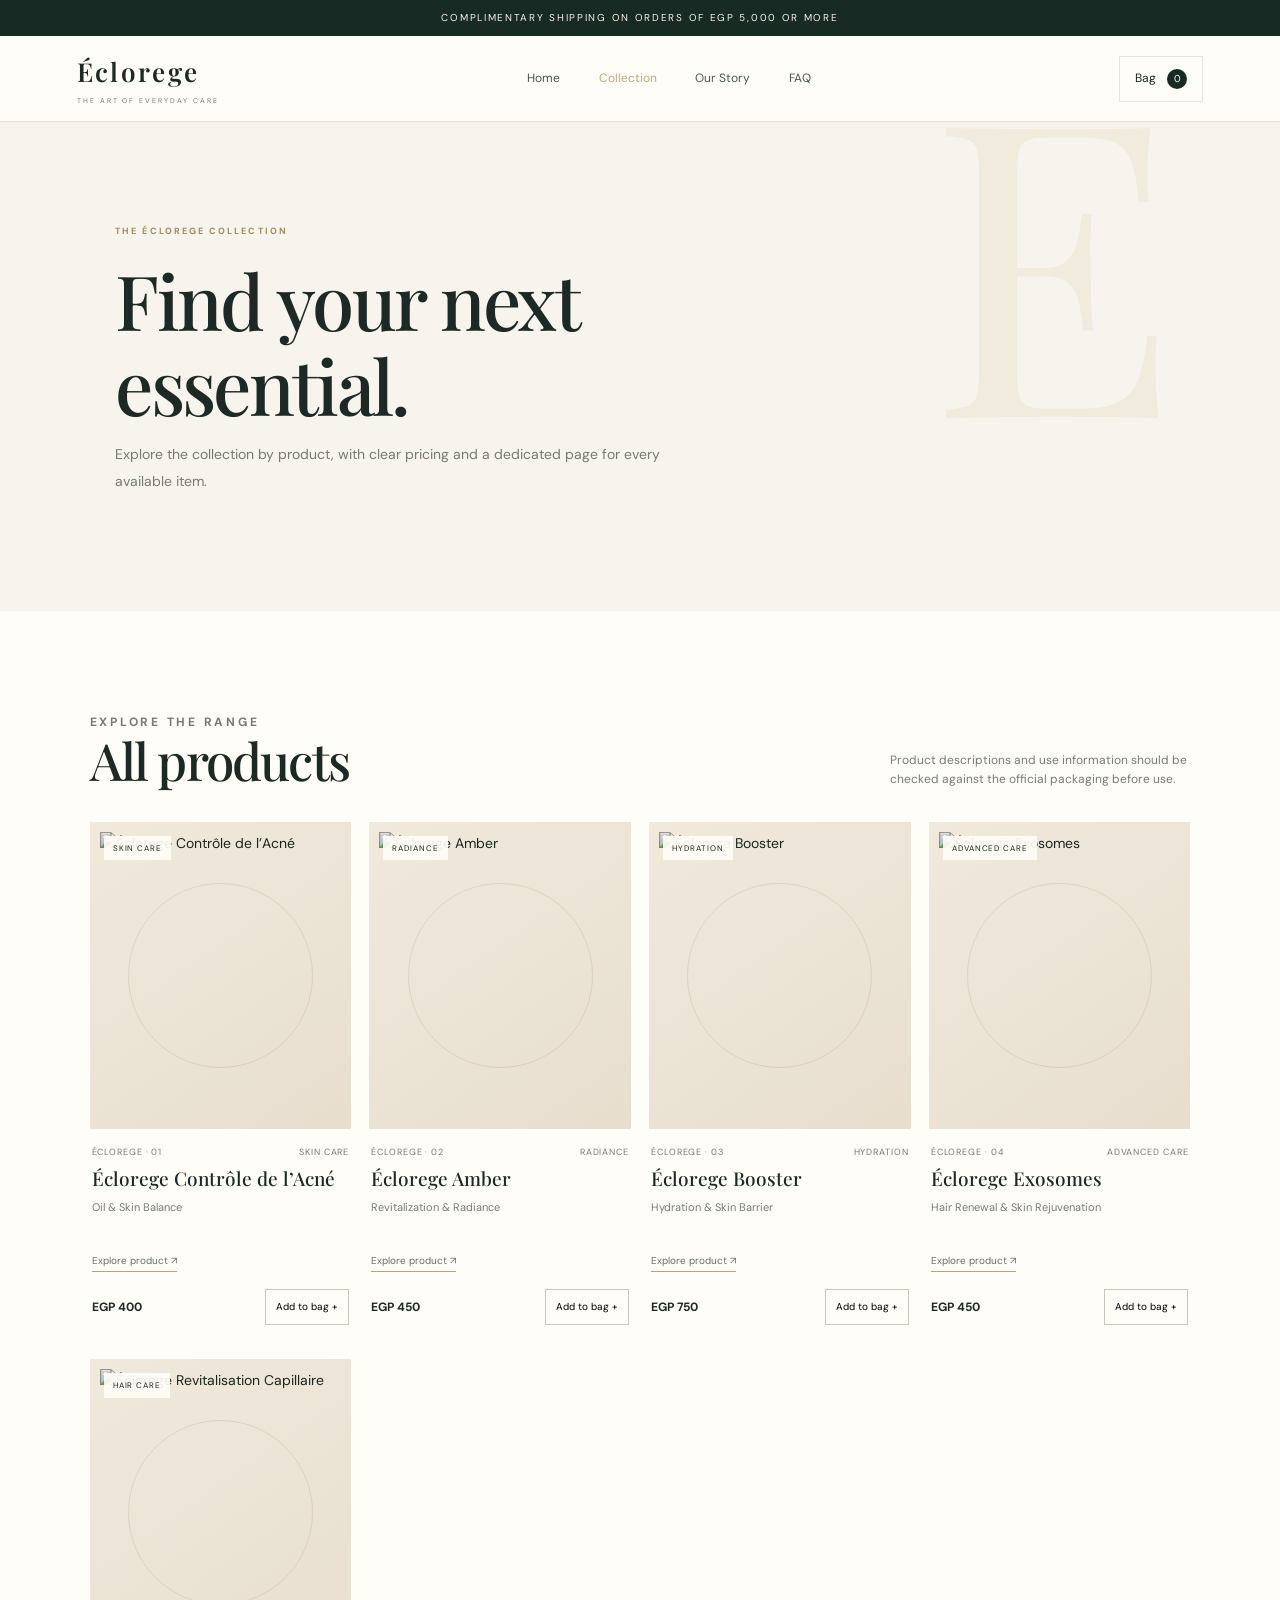
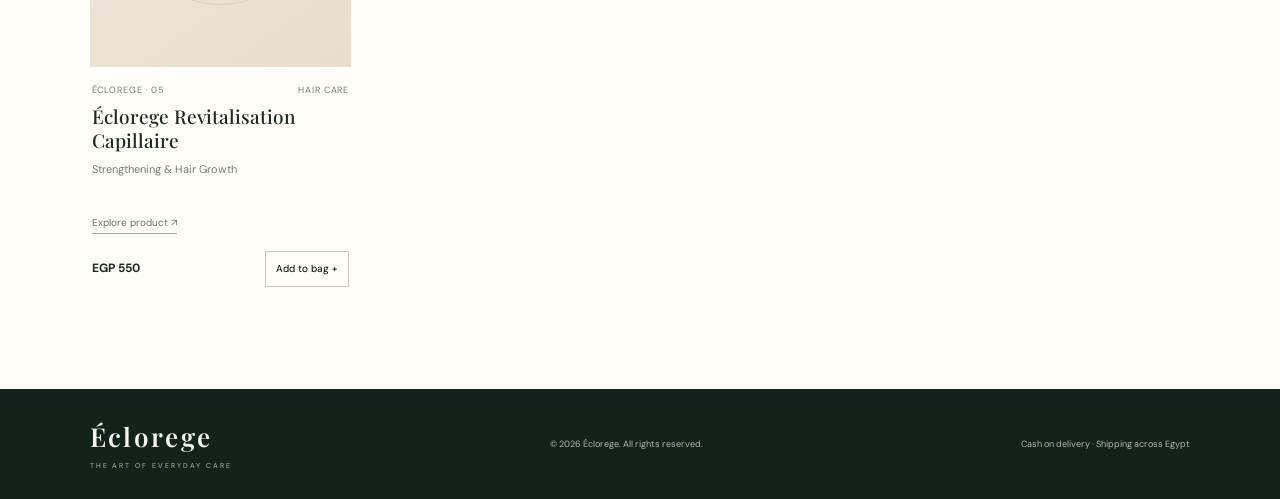
==== collection.html @ f99d86ed "Add files via upload" ====
<!doctype html><html lang="en"><head><meta charset="utf-8"><meta name="viewport" content="width=device-width, initial-scale=1"><title>The Collection — Éclorege</title><link rel="stylesheet" href="styles.css"></head><body><div class="announcement">Complimentary shipping on orders of EGP 5,000 or more</div><header class="site-header"><button class="menu-toggle" id="menuToggle">☰</button><a class="wordmark" href="index.html"><span class="wordmark-main">Éclorege</span><span class="wordmark-sub">THE ART OF EVERYDAY CARE</span></a><nav class="main-nav" id="mainNav"><a href="index.html">Home</a><a class="active" href="collection.html">Collection</a><a href="story.html">Our Story</a><a href="faq.html">FAQ</a></nav><div class="header-actions"><button class="cart-trigger" id="openCart">Bag <span id="cartCount">0</span></button></div></header><main><section class="page-hero"><div class="page-heading"><p class="eyebrow">The Éclorege collection</p><h1>Find your next essential.</h1><p>Explore the collection by product, with clear pricing and a dedicated page for every available item.</p></div></section><section class="section-wrap"><div class="section-top"><div><p class="eyebrow">Explore the range</p><h2>All products</h2></div><p>Product descriptions and use information should be checked against the official packaging before use.</p></div><div class="product-grid" id="productGrid"></div></section></main><footer><a class="wordmark" href="index.html"><span class="wordmark-main">Éclorege</span><span class="wordmark-sub">THE ART OF EVERYDAY CARE</span></a><p>© <span id="year"></span> Éclorege. All rights reserved.</p><p>Cash on delivery · Shipping across Egypt</p></footer>
<div class="overlay" id="overlay"></div><aside class="cart-drawer" id="cartDrawer" aria-hidden="true"><div class="drawer-head"><div><p class="eyebrow">Your selection</p><h2>Shopping bag <span id="drawerCount">(0)</span></h2></div><button class="close-button" id="closeCart">×</button></div><div class="cart-items" id="cartItems"></div><div class="cart-summary"><div><span>Subtotal</span><b id="subtotal">EGP 0</b></div><div><span>Shipping</span><b id="shippingCost">—</b></div><div class="summary-total"><span>Total</span><b id="total">EGP 0</b></div><p class="shipping-hint" id="shippingHint"></p><button class="button full-width" id="checkoutButton">Continue to checkout ↗</button><p class="secure-note">Cash on Delivery</p></div></aside><div class="checkout-modal" id="checkoutModal" role="dialog" aria-modal="true"><div class="checkout-head"><div><p class="eyebrow">Cash on delivery</p><h2 id="checkoutTitle">Delivery details</h2></div><button class="close-button" id="closeCheckout">×</button></div><form id="checkoutForm"><label>Full name<input name="name" required></label><div class="form-row"><label>Phone number<input name="phone" type="tel" required></label><label>Email <span>(optional)</span><input name="email" type="email"></label></div><label>Delivery area<select name="region" id="region" required><option value="">Choose your area</option><option value="greater-cairo">Greater Cairo</option><option value="outside">Outside Greater Cairo</option></select></label><label>Full delivery address<textarea name="address" required rows="3"></textarea></label><label>Order notes <span>(optional)</span><textarea name="notes" rows="2"></textarea></label><label style="position:absolute;left:-9999px" aria-hidden="true">Website<input name="website" tabindex="-1"></label><label style="display:flex;gap:8px;font-weight:400"><input type="checkbox" name="privacyConsent" value="yes" required style="width:auto">I agree to order data processing.</label><div class="checkout-total"><span>Total including shipping</span><b id="checkoutTotal">EGP 0</b></div><button class="button full-width" type="submit">Place order ↗</button><p class="form-note">The store order endpoint must be configured before accepting live orders.</p></form></div><div class="toast" id="toast"></div><script src="app.js"></script></body></html>
---- styles.css ----
@import url('https://fonts.googleapis.com/css2?family=DM+Sans:wght@400;500;600;700&family=Playfair+Display:ital,wght@0,500;0,600;0,700;1,500;1,600&display=swap');
:root{--forest:#172a23;--forest2:#233a30;--cream:#f7f4ed;--paper:#fffdf8;--sand:#e9e0d0;--gold:#bda878;--ink:#1d2924;--muted:#747b72;--line:#e8e3d9;--serif:'Playfair Display',Georgia,serif;--sans:'DM Sans',Arial,sans-serif;--ease:cubic-bezier(.22,.75,.25,1)}
*{box-sizing:border-box}html{scroll-behavior:smooth}body{margin:0;background:var(--paper);color:var(--ink);font-family:var(--sans);font-size:14px;line-height:1.6;-webkit-font-smoothing:antialiased}body.no-scroll{overflow:hidden}a{color:inherit;text-decoration:none}button,input,select,textarea{font:inherit}button{cursor:pointer}.announcement{background:var(--forest);color:#f8f4e9;text-align:center;font-size:10px;letter-spacing:.17em;text-transform:uppercase;padding:10px 16px}.site-header{height:86px;padding:0 clamp(20px,6vw,96px);display:flex;align-items:center;justify-content:space-between;background:rgba(255,253,248,.96);border-bottom:1px solid var(--line);position:sticky;top:0;z-index:30;backdrop-filter:blur(14px)}.wordmark{display:inline-flex;flex-direction:column;line-height:1}.wordmark-main{font:600 26px var(--serif);letter-spacing:.09em}.wordmark-sub{font-size:7px;letter-spacing:.28em;margin-top:8px;color:var(--muted)}.main-nav{display:flex;gap:clamp(20px,3vw,44px);align-items:center}.main-nav a{font-size:12px;color:#4b554f;transition:color .25s}.main-nav a:hover,.main-nav a.active{color:var(--gold)}.header-actions{display:flex;gap:10px;align-items:center}.cart-trigger,.menu-toggle{border:1px solid var(--line);background:transparent;padding:12px 15px;color:var(--forest);font-size:12px}.cart-trigger span{display:inline-grid;place-items:center;margin-left:8px;width:20px;height:20px;border-radius:50%;background:var(--forest);color:white;font-size:10px}.menu-toggle{display:none}.hero{display:grid;grid-template-columns:1fr 1fr;min-height:min(650px,72vw);background:var(--cream);overflow:hidden}.hero-copy{padding:clamp(48px,8vw,120px) clamp(28px,7vw,108px);display:flex;flex-direction:column;align-items:flex-start;justify-content:center;position:relative;z-index:2}.eyebrow{font-size:9px;letter-spacing:.23em;text-transform:uppercase;color:#a18b5e;font-weight:700;margin:0 0 18px}.hero h1{font:500 clamp(42px,5.3vw,78px)/1.06 var(--serif);letter-spacing:-.04em;margin:0;max-width:610px}.hero h1 em{color:#687c6c;font-weight:500}.hero-description{font-size:14px;line-height:1.9;color:var(--muted);max-width:390px;margin:24px 0 30px}.button{display:inline-flex;align-items:center;justify-content:center;gap:22px;padding:15px 22px;background:var(--forest);color:#fffdf8;border:1px solid var(--forest);font-size:11px;letter-spacing:.04em;transition:background .3s,transform .3s,border-color .3s}.button:hover{background:var(--forest2);transform:translateY(-2px)}.button-outline{background:transparent;color:var(--forest)}.button-outline:hover{color:white}.hero-note{margin-top:30px;display:flex;align-items:center;gap:12px;color:var(--muted);font-size:10px}.hero-note:before{content:'';width:36px;height:1px;background:var(--gold)}.hero-art{min-height:480px;background:radial-gradient(ellipse at 50% 45%,#f8f0df 0,#e9deca 52%,#d9cbb2 100%);position:relative;display:grid;place-items:center;isolation:isolate}.hero-art:before{content:'';position:absolute;width:min(70%,480px);aspect-ratio:1;border:1px solid rgba(132,113,77,.24);border-radius:50%;animation:slowSpin 45s linear infinite}.hero-art:after{content:'';position:absolute;inset:9% 13%;border:1px solid rgba(255,255,255,.5);border-radius:48% 52% 40% 60%;transform:rotate(-22deg)}.hero-image{width:73%;height:80%;object-fit:contain;position:relative;z-index:2;mix-blend-mode:multiply;filter:drop-shadow(0 26px 25px rgba(41,37,25,.16));animation:floatIn 1.1s var(--ease) both}.hero-caption{position:absolute;bottom:30px;z-index:3;font-size:8px;letter-spacing:.25em;color:#83775f}.trust-strip{display:grid;grid-template-columns:repeat(4,1fr);border-bottom:1px solid var(--line);padding:22px clamp(20px,7vw,100px);gap:16px}.trust-item{display:flex;align-items:center;justify-content:center;gap:12px;border-right:1px solid var(--line)}.trust-item:last-child{border:0}.trust-symbol{font:20px var(--serif);color:var(--gold)}.trust-item b,.trust-item small{display:block}.trust-item b{font-size:11px;font-weight:600}.trust-item small{font-size:9px;color:var(--muted);margin-top:3px}.section-wrap{padding:clamp(56px,8vw,108px) clamp(22px,7vw,100px)}.section-top{display:flex;align-items:end;justify-content:space-between;gap:24px;margin-bottom:32px}.section-top h2,.page-heading h1{font:500 clamp(34px,4vw,54px)/1.12 var(--serif);letter-spacing:-.035em;margin:0}.section-top p{max-width:300px;color:var(--muted);font-size:12px;margin:0}.product-grid{display:grid;grid-template-columns:repeat(4,minmax(0,1fr));gap:34px 18px}.product-card{min-width:0;animation:rise .75s var(--ease) both}.product-card:nth-child(2){animation-delay:.08s}.product-card:nth-child(3){animation-delay:.16s}.product-card:nth-child(4){animation-delay:.24s}.product-visual{position:relative;aspect-ratio:4/4.7;background:linear-gradient(145deg,#f0e9dc,#e6ddcd);overflow:hidden;display:flex;align-items:center;justify-content:center}.product-visual:after{content:'';position:absolute;width:70%;aspect-ratio:1;border:1px solid rgba(155,134,94,.2);border-radius:50%;pointer-events:none}.product-image{width:100%;height:100%;object-fit:cover;transition:transform .7s var(--ease),filter .7s}.product-card:hover .product-image{transform:scale(1.045);filter:saturate(1.04)}.product-tag{position:absolute;z-index:2;top:14px;left:14px;background:rgba(255,253,248,.92);padding:6px 9px;font-size:8px;letter-spacing:.12em;text-transform:uppercase}.product-info{padding:16px 2px 0}.product-meta{display:flex;justify-content:space-between;gap:8px;color:var(--muted);font-size:9px;text-transform:uppercase;letter-spacing:.1em}.product-info h3{font:500 19px/1.25 var(--serif);margin:8px 0 7px}.product-info p{color:var(--muted);font-size:11px;line-height:1.7;min-height:38px;margin:0 0 12px}.product-bottom{display:flex;align-items:center;justify-content:space-between;gap:8px;margin-top:17px}.price{font-size:12px;font-weight:700}.add-button{border:1px solid #c9c6bb;background:transparent;padding:9px 10px;font-size:10px;transition:.25s}.add-button:hover{background:var(--forest);color:white;border-color:var(--forest)}.details-link{display:inline-block;border-bottom:1px solid #b5a37b;padding-bottom:2px;font-size:10px;color:#686f66}.editorial{background:var(--forest);color:var(--cream);padding:clamp(55px,8vw,105px) clamp(25px,12vw,180px);display:grid;grid-template-columns:.5fr 1.5fr;align-items:center;gap:7vw}.editorial-mark{font:clamp(80px,12vw,150px) var(--serif);color:var(--gold);line-height:1}.editorial h2{font:500 clamp(30px,4vw,52px)/1.2 var(--serif);margin:0 0 20px}.editorial h2 em{color:#c8b58c}.editorial p:not(.eyebrow){font-size:12px;color:#c5c9c0;max-width:550px;line-height:1.9}.shipping-panel{background:var(--cream);padding:clamp(45px,7vw,88px) clamp(25px,10vw,150px);display:grid;grid-template-columns:1fr 1.2fr;gap:8vw;align-items:center}.shipping-panel h2{font:500 clamp(30px,4vw,48px)/1.2 var(--serif);margin:0}.shipping-rates>div{display:flex;justify-content:space-between;gap:20px;padding:17px 0;border-bottom:1px solid #ded8cc;font-size:12px}.shipping-rates>div:last-child{border:0}.shipping-rates b{font-weight:600}.free-shipping{color:#687c6c}.faq-list{max-width:760px;margin:32px auto 0}.faq-list details{border-bottom:1px solid var(--line);padding:20px 0}.faq-list summary{cursor:pointer;list-style:none;font-size:13px;display:flex;justify-content:space-between;gap:20px}.faq-list summary:after{content:'+';font-size:20px;color:var(--gold);line-height:1}.faq-list details[open] summary:after{content:'−'}.faq-list details p{font-size:12px;color:var(--muted);line-height:1.8;max-width:650px;margin:14px 0 0}.page-hero{background:var(--cream);padding:clamp(55px,8vw,110px) clamp(24px,9vw,135px);position:relative;overflow:hidden}.page-hero:after{content:'É';position:absolute;right:8%;top:-30%;font:clamp(200px,32vw,420px) var(--serif);color:rgba(189,168,120,.13);pointer-events:none}.page-heading{position:relative;z-index:1;max-width:760px}.page-heading h1{font-size:clamp(44px,6vw,76px)}.page-heading>p:last-child{max-width:550px;color:var(--muted);font-size:14px;line-height:1.9}.story-content{display:grid;grid-template-columns:1fr 1fr;gap:8vw;align-items:center}.story-panel{min-height:440px;background:linear-gradient(135deg,#e9dfcc,#d9c9ad);display:grid;place-items:center;position:relative;overflow:hidden}.story-panel:before{content:'É';font:clamp(160px,24vw,300px) var(--serif);color:rgba(23,42,35,.8)}.story-content h2{font:500 clamp(30px,4vw,48px)/1.2 var(--serif);margin:0 0 20px}.story-content p{color:var(--muted);line-height:1.9;font-size:13px}.product-detail{display:grid;grid-template-columns:1fr 1fr;gap:clamp(28px,7vw,100px);align-items:start;padding:clamp(35px,6vw,85px) clamp(22px,8vw,115px)}.detail-image-wrap{position:sticky;top:115px;background:var(--cream);aspect-ratio:4/5;display:grid;place-items:center;overflow:hidden}.detail-image-wrap img{width:100%;height:100%;object-fit:cover;transition:transform .8s}.detail-image-wrap:hover img{transform:scale(1.035)}.detail-copy{padding:25px 0}.breadcrumbs{font-size:10px;color:var(--muted);margin-bottom:26px}.detail-copy h1{font:500 clamp(38px,4vw,58px)/1.1 var(--serif);margin:0 0 12px;letter-spacing:-.03em}.detail-subtitle{color:#71806f;font-size:12px;letter-spacing:.08em;text-transform:uppercase}.detail-price{font-size:18px;font-weight:700;margin:26px 0}.detail-description{color:var(--muted);font-size:13px;line-height:1.9;padding:20px 0;border-top:1px solid var(--line);border-bottom:1px solid var(--line)}.detail-actions{display:flex;gap:12px;margin-top:25px;flex-wrap:wrap}.detail-note{font-size:10px;color:var(--muted);margin-top:20px;line-height:1.8}.overlay{position:fixed;inset:0;background:rgba(11,20,16,.45);z-index:50;opacity:0;visibility:hidden;transition:.3s}.overlay.visible{opacity:1;visibility:visible}.cart-drawer{position:fixed;right:0;top:0;bottom:0;width:min(450px,100%);background:var(--paper);z-index:60;transform:translateX(105%);transition:transform .45s var(--ease);display:flex;flex-direction:column;padding:28px}.cart-drawer.open{transform:translateX(0)}.drawer-head,.checkout-head{display:flex;justify-content:space-between;align-items:flex-start;gap:20px;border-bottom:1px solid var(--line);padding-bottom:20px}.drawer-head h2,.checkout-head h2{font:500 28px var(--serif);margin:0}.close-button{border:1px solid var(--line);background:transparent;font-size:24px;width:38px;height:38px}.cart-items{overflow:auto;flex:1;padding:12px 0}.cart-item{display:grid;grid-template-columns:62px 1fr auto;gap:14px;padding:18px 0;border-bottom:1px solid var(--line)}.mini-visual{background:var(--cream);display:grid;place-items:center;font:25px var(--serif);color:var(--gold)}.cart-item h4{margin:0;font:500 16px var(--serif)}.cart-item p{margin:4px 0;font-size:11px;color:var(--muted)}.quantity{display:flex;gap:12px;align-items:center;margin-top:8px}.quantity button{border:1px solid var(--line);background:transparent;width:24px;height:24px}.remove-item{border:0;background:transparent;color:var(--muted);font-size:10px}.empty-cart{padding:40px 10px;text-align:center;color:var(--muted);font-size:13px}.cart-summary{border-top:1px solid var(--line);padding-top:18px}.cart-summary>div{display:flex;justify-content:space-between;padding:8px 0;font-size:12px}.cart-summary .summary-total{font-size:15px;border-top:1px solid var(--line);margin-top:8px;padding-top:15px}.shipping-hint,.secure-note{font-size:10px;color:var(--muted)}.full-width{width:100%;margin-top:12px}.checkout-modal{position:fixed;z-index:70;top:50%;left:50%;width:min(620px,calc(100% - 28px));max-height:90vh;overflow:auto;background:var(--paper);padding:28px;transform:translate(-50%,-46%) scale(.98);opacity:0;visibility:hidden;transition:.3s}.checkout-modal.open{opacity:1;visibility:visible;transform:translate(-50%,-50%) scale(1)}.checkout-modal form{padding-top:20px}.checkout-modal label{display:block;font-size:11px;font-weight:600;margin-bottom:14px}.checkout-modal label span{color:var(--muted);font-weight:400}.checkout-modal input,.checkout-modal select,.checkout-modal textarea{width:100%;margin-top:7px;padding:12px;border:1px solid #ddd8cd;background:white;outline:none;font-size:12px}.checkout-modal input:focus,.checkout-modal select:focus,.checkout-modal textarea:focus{border-color:var(--gold)}.form-row{display:grid;grid-template-columns:1fr 1fr;gap:14px}.checkout-total{display:flex;justify-content:space-between;border-top:1px solid var(--line);padding-top:16px;font-size:13px}.form-note{font-size:10px;color:var(--muted);line-height:1.7}.toast{position:fixed;z-index:100;bottom:22px;left:50%;transform:translate(-50%,20px);opacity:0;visibility:hidden;background:var(--forest);color:white;padding:13px 20px;font-size:12px;max-width:calc(100% - 30px);transition:.3s}.toast.show{transform:translate(-50%,0);opacity:1;visibility:visible}footer{background:#12231c;color:#f7f4ed;padding:30px clamp(22px,7vw,100px);display:flex;justify-content:space-between;align-items:center;gap:20px}footer .wordmark-sub{color:#b4b9af}footer p{font-size:9px;color:#b4b9af}.reveal{opacity:0;transform:translateY(22px);transition:opacity .8s var(--ease),transform .8s var(--ease)}.reveal.is-visible{opacity:1;transform:translateY(0)}@keyframes rise{from{opacity:0;transform:translateY(18px)}to{opacity:1;transform:translateY(0)}}@keyframes floatIn{from{opacity:0;transform:translateY(18px) scale(.97)}to{opacity:1;transform:translateY(0) scale(1)}}@keyframes slowSpin{to{transform:rotate(360deg)}}@media(prefers-reduced-motion:reduce){*,*:before,*:after{animation-duration:.01ms!important;animation-iteration-count:1!important;scroll-behavior:auto!important;transition-duration:.01ms!important}.reveal{opacity:1;transform:none}}@media(max-width:1000px){.product-grid{grid-template-columns:repeat(3,minmax(0,1fr))}.hero{min-height:520px}.hero-copy{padding:50px 6vw}.hero-art{min-height:440px}.trust-strip{padding-inline:24px}.trust-item{justify-content:flex-start}.trust-item b{font-size:10px}}@media(max-width:700px){.site-header{height:72px;padding:0 18px}.wordmark-main{font-size:22px}.wordmark-sub{font-size:6px}.menu-toggle{display:block;padding:10px 12px}.main-nav{position:absolute;left:0;right:0;top:71px;display:none;flex-direction:column;align-items:stretch;gap:0;padding:8px 22px 18px;background:var(--paper);border-bottom:1px solid var(--line)}.main-nav.open{display:flex}.main-nav a{padding:13px 0;border-bottom:1px solid var(--line)}.header-actions{gap:7px}.cart-trigger{padding:10px 11px}.hero{grid-template-columns:1fr}.hero-copy{padding:55px 24px 45px}.hero h1{font-size:clamp(42px,12vw,64px)}.hero-description{font-size:13px}.hero-art{min-height:340px}.hero-image{width:74%;height:80%}.trust-strip{grid-template-columns:1fr 1fr;gap:0;padding:14px 18px}.trust-item{padding:14px 4px;border-right:0;border-bottom:1px solid var(--line);justify-content:flex-start}.trust-item:nth-child(odd){border-right:1px solid var(--line)}.trust-item:nth-child(n+3){border-bottom:0}.section-wrap{padding:55px 20px}.section-top{display:block}.section-top p{margin-top:14px}.product-grid{grid-template-columns:repeat(2,minmax(0,1fr));gap:27px 12px}.product-info h3{font-size:16px}.product-info p{font-size:10px}.product-bottom{align-items:flex-start;flex-direction:column}.add-button{width:100%}.editorial{grid-template-columns:1fr;gap:15px;padding:52px 25px}.editorial-mark{font-size:75px}.shipping-panel{grid-template-columns:1fr;gap:24px;padding:52px 25px}.page-hero{padding:60px 24px}.story-content{grid-template-columns:1fr;gap:30px}.story-panel{min-height:280px}.product-detail{grid-template-columns:1fr;padding:24px 20px 55px;gap:20px}.detail-image-wrap{position:relative;top:auto;aspect-ratio:4/4.4}.detail-copy{padding:5px 0}.detail-copy h1{font-size:42px}.form-row{grid-template-columns:1fr;gap:0}footer{flex-wrap:wrap;justify-content:space-between}footer p{width:100%;margin:0}.checkout-modal{padding:20px}.cart-drawer{padding:22px}}
/* Product-focused image treatment: actual bottle crops on a consistent editorial canvas. */
.product-visual{background:linear-gradient(145deg,#f0e9dc,#e7dece)}.product-image{object-fit:contain;padding:10px;mix-blend-mode:multiply}.detail-image-wrap{background:linear-gradient(145deg,#f0e9dc,#e7dece)}.detail-image-wrap img{object-fit:contain;padding:clamp(12px,3vw,32px);mix-blend-mode:multiply}.hero-image{object-fit:contain;mix-blend-mode:multiply}
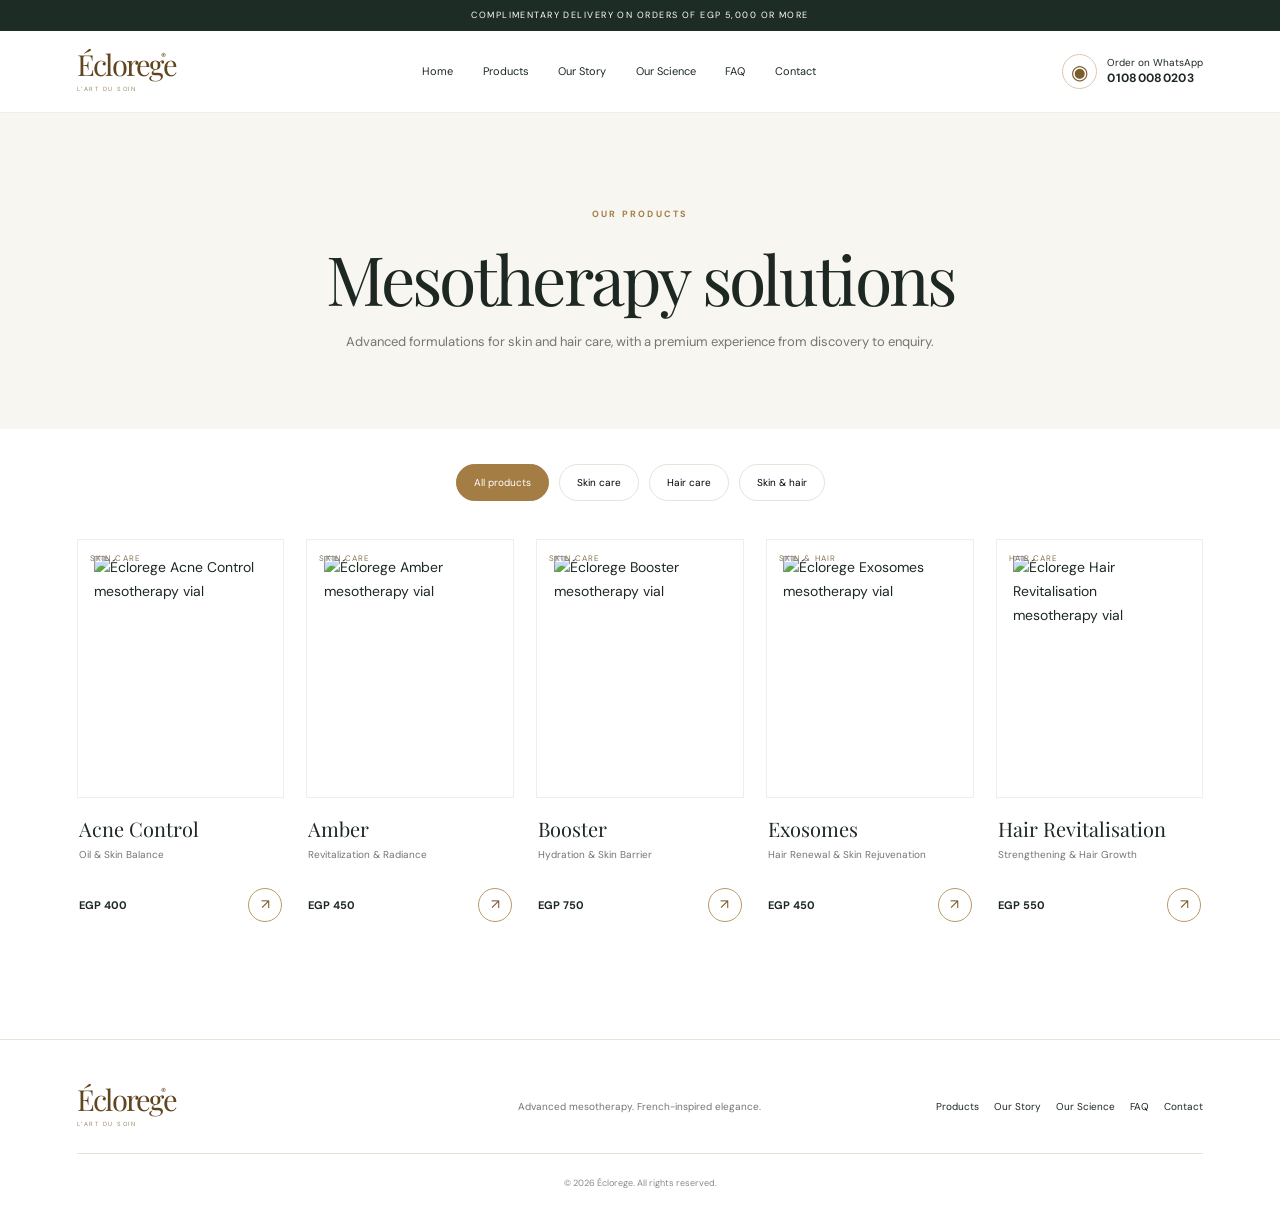
==== commit dc5cbe3a: "Add files via upload" ====
--- a/collection.html
+++ b/collection.html
@@ -1,2 +1,5 @@
-<!doctype html><html lang="en"><head><meta charset="utf-8"><meta name="viewport" content="width=device-width, initial-scale=1"><title>The Collection — Éclorege</title><link rel="stylesheet" href="styles.css"></head><body><div class="announcement">Complimentary shipping on orders of EGP 5,000 or more</div><header class="site-header"><button class="menu-toggle" id="menuToggle">☰</button><a class="wordmark" href="index.html"><span class="wordmark-main">Éclorege</span><span class="wordmark-sub">THE ART OF EVERYDAY CARE</span></a><nav class="main-nav" id="mainNav"><a href="index.html">Home</a><a class="active" href="collection.html">Collection</a><a href="story.html">Our Story</a><a href="faq.html">FAQ</a></nav><div class="header-actions"><button class="cart-trigger" id="openCart">Bag <span id="cartCount">0</span></button></div></header><main><section class="page-hero"><div class="page-heading"><p class="eyebrow">The Éclorege collection</p><h1>Find your next essential.</h1><p>Explore the collection by product, with clear pricing and a dedicated page for every available item.</p></div></section><section class="section-wrap"><div class="section-top"><div><p class="eyebrow">Explore the range</p><h2>All products</h2></div><p>Product descriptions and use information should be checked against the official packaging before use.</p></div><div class="product-grid" id="productGrid"></div></section></main><footer><a class="wordmark" href="index.html"><span class="wordmark-main">Éclorege</span><span class="wordmark-sub">THE ART OF EVERYDAY CARE</span></a><p>© <span id="year"></span> Éclorege. All rights reserved.</p><p>Cash on delivery · Shipping across Egypt</p></footer>
-<div class="overlay" id="overlay"></div><aside class="cart-drawer" id="cartDrawer" aria-hidden="true"><div class="drawer-head"><div><p class="eyebrow">Your selection</p><h2>Shopping bag <span id="drawerCount">(0)</span></h2></div><button class="close-button" id="closeCart">×</button></div><div class="cart-items" id="cartItems"></div><div class="cart-summary"><div><span>Subtotal</span><b id="subtotal">EGP 0</b></div><div><span>Shipping</span><b id="shippingCost">—</b></div><div class="summary-total"><span>Total</span><b id="total">EGP 0</b></div><p class="shipping-hint" id="shippingHint"></p><button class="button full-width" id="checkoutButton">Continue to checkout ↗</button><p class="secure-note">Cash on Delivery</p></div></aside><div class="checkout-modal" id="checkoutModal" role="dialog" aria-modal="true"><div class="checkout-head"><div><p class="eyebrow">Cash on delivery</p><h2 id="checkoutTitle">Delivery details</h2></div><button class="close-button" id="closeCheckout">×</button></div><form id="checkoutForm"><label>Full name<input name="name" required></label><div class="form-row"><label>Phone number<input name="phone" type="tel" required></label><label>Email <span>(optional)</span><input name="email" type="email"></label></div><label>Delivery area<select name="region" id="region" required><option value="">Choose your area</option><option value="greater-cairo">Greater Cairo</option><option value="outside">Outside Greater Cairo</option></select></label><label>Full delivery address<textarea name="address" required rows="3"></textarea></label><label>Order notes <span>(optional)</span><textarea name="notes" rows="2"></textarea></label><label style="position:absolute;left:-9999px" aria-hidden="true">Website<input name="website" tabindex="-1"></label><label style="display:flex;gap:8px;font-weight:400"><input type="checkbox" name="privacyConsent" value="yes" required style="width:auto">I agree to order data processing.</label><div class="checkout-total"><span>Total including shipping</span><b id="checkoutTotal">EGP 0</b></div><button class="button full-width" type="submit">Place order ↗</button><p class="form-note">The store order endpoint must be configured before accepting live orders.</p></form></div><div class="toast" id="toast"></div><script src="app.js"></script></body></html>
+<!doctype html><html lang="en"><head><meta charset="utf-8"><meta name="viewport" content="width=device-width,initial-scale=1"><title>Products | Éclorege</title><link rel="stylesheet" href="styles.css"></head><body><div class="announcement">Complimentary delivery on orders of EGP 5,000 or more</div><header class="site-header"><a class="wordmark" href="index.html" aria-label="Éclorege home">Éclorege<span>®</span><small>L’ART DU SOIN</small></a><button class="menu-toggle" aria-label="Open navigation" aria-expanded="false">☰</button><nav class="main-nav"><a href="index.html">Home</a><a href="collection.html">Products</a><a href="story.html">Our Story</a><a href="science.html">Our Science</a><a href="faq.html">FAQ</a><a href="contact.html">Contact</a></nav><a class="header-whatsapp" target="_blank" rel="noopener" href="https://wa.me/201080080203?text=Bonjour%20Éclorege%2C%20I%20would%20like%20to%20know%20more%20about%20your%20products."><span class="wa-icon">◉</span><span>Order on WhatsApp<strong>01080080203</strong></span></a></header><main><section class="page-hero"><span class="eyebrow">Our products</span><h1>Mesotherapy solutions</h1><p>Advanced formulations for skin and hair care, with a premium experience from discovery to enquiry.</p></section><section class="section" style="padding-top:45px"><div class="collection-tools"><button class="filter-btn active" data-filter="all">All products</button><button class="filter-btn" data-filter="SKIN CARE">Skin care</button><button class="filter-btn" data-filter="HAIR CARE">Hair care</button><button class="filter-btn" data-filter="SKIN & HAIR">Skin & hair</button></div><div class="product-grid"><article class="product-card" data-category="SKIN CARE"><a class="product-image" href="products/acne-control.html"><span class="product-tag">SKIN CARE</span><img src="assets/acne-control.png" alt="Éclorege Acne Control mesotherapy vial" loading="lazy"></a><div class="product-meta"><h3>Acne Control</h3><p>Oil & Skin Balance</p><div class="product-bottom"><span class="price">EGP 400</span><a class="round-arrow" href="products/acne-control.html" aria-label="Discover Acne Control">↗</a></div></div></article>
+<article class="product-card" data-category="SKIN CARE"><a class="product-image" href="products/amber.html"><span class="product-tag">SKIN CARE</span><img src="assets/amber.png" alt="Éclorege Amber mesotherapy vial" loading="lazy"></a><div class="product-meta"><h3>Amber</h3><p>Revitalization & Radiance</p><div class="product-bottom"><span class="price">EGP 450</span><a class="round-arrow" href="products/amber.html" aria-label="Discover Amber">↗</a></div></div></article>
+<article class="product-card" data-category="SKIN CARE"><a class="product-image" href="products/booster.html"><span class="product-tag">SKIN CARE</span><img src="assets/booster.png" alt="Éclorege Booster mesotherapy vial" loading="lazy"></a><div class="product-meta"><h3>Booster</h3><p>Hydration & Skin Barrier</p><div class="product-bottom"><span class="price">EGP 750</span><a class="round-arrow" href="products/booster.html" aria-label="Discover Booster">↗</a></div></div></article>
+<article class="product-card" data-category="SKIN & HAIR"><a class="product-image" href="products/exosomes.html"><span class="product-tag">SKIN & HAIR</span><img src="assets/exosomes.png" alt="Éclorege Exosomes mesotherapy vial" loading="lazy"></a><div class="product-meta"><h3>Exosomes</h3><p>Hair Renewal & Skin Rejuvenation</p><div class="product-bottom"><span class="price">EGP 450</span><a class="round-arrow" href="products/exosomes.html" aria-label="Discover Exosomes">↗</a></div></div></article>
+<article class="product-card" data-category="HAIR CARE"><a class="product-image" href="products/hair-revitalisation.html"><span class="product-tag">HAIR CARE</span><img src="assets/hair-revitalisation.png" alt="Éclorege Hair Revitalisation mesotherapy vial" loading="lazy"></a><div class="product-meta"><h3>Hair Revitalisation</h3><p>Strengthening & Hair Growth</p><div class="product-bottom"><span class="price">EGP 550</span><a class="round-arrow" href="products/hair-revitalisation.html" aria-label="Discover Hair Revitalisation">↗</a></div></div></article></div></section></main><footer class="site-footer"><a class="wordmark" href="index.html">Éclorege<span>®</span><small>L’ART DU SOIN</small></a><p>Advanced mesotherapy. French-inspired elegance.</p><div class="footer-links"><a href="collection.html">Products</a><a href="story.html">Our Story</a><a href="science.html">Our Science</a><a href="faq.html">FAQ</a><a href="contact.html">Contact</a></div><small>© 2026 Éclorege. All rights reserved.</small></footer><script src="app.js"></script></body></html>
--- a/styles.css
+++ b/styles.css
@@ -1,5 +1,2 @@
-@import url('https://fonts.googleapis.com/css2?family=DM+Sans:wght@400;500;600;700&family=Playfair+Display:ital,wght@0,500;0,600;0,700;1,500;1,600&display=swap');
-:root{--forest:#172a23;--forest2:#233a30;--cream:#f7f4ed;--paper:#fffdf8;--sand:#e9e0d0;--gold:#bda878;--ink:#1d2924;--muted:#747b72;--line:#e8e3d9;--serif:'Playfair Display',Georgia,serif;--sans:'DM Sans',Arial,sans-serif;--ease:cubic-bezier(.22,.75,.25,1)}
-*{box-sizing:border-box}html{scroll-behavior:smooth}body{margin:0;background:var(--paper);color:var(--ink);font-family:var(--sans);font-size:14px;line-height:1.6;-webkit-font-smoothing:antialiased}body.no-scroll{overflow:hidden}a{color:inherit;text-decoration:none}button,input,select,textarea{font:inherit}button{cursor:pointer}.announcement{background:var(--forest);color:#f8f4e9;text-align:center;font-size:10px;letter-spacing:.17em;text-transform:uppercase;padding:10px 16px}.site-header{height:86px;padding:0 clamp(20px,6vw,96px);display:flex;align-items:center;justify-content:space-between;background:rgba(255,253,248,.96);border-bottom:1px solid var(--line);position:sticky;top:0;z-index:30;backdrop-filter:blur(14px)}.wordmark{display:inline-flex;flex-direction:column;line-height:1}.wordmark-main{font:600 26px var(--serif);letter-spacing:.09em}.wordmark-sub{font-size:7px;letter-spacing:.28em;margin-top:8px;color:var(--muted)}.main-nav{display:flex;gap:clamp(20px,3vw,44px);align-items:center}.main-nav a{font-size:12px;color:#4b554f;transition:color .25s}.main-nav a:hover,.main-nav a.active{color:var(--gold)}.header-actions{display:flex;gap:10px;align-items:center}.cart-trigger,.menu-toggle{border:1px solid var(--line);background:transparent;padding:12px 15px;color:var(--forest);font-size:12px}.cart-trigger span{display:inline-grid;place-items:center;margin-left:8px;width:20px;height:20px;border-radius:50%;background:var(--forest);color:white;font-size:10px}.menu-toggle{display:none}.hero{display:grid;grid-template-columns:1fr 1fr;min-height:min(650px,72vw);background:var(--cream);overflow:hidden}.hero-copy{padding:clamp(48px,8vw,120px) clamp(28px,7vw,108px);display:flex;flex-direction:column;align-items:flex-start;justify-content:center;position:relative;z-index:2}.eyebrow{font-size:9px;letter-spacing:.23em;text-transform:uppercase;color:#a18b5e;font-weight:700;margin:0 0 18px}.hero h1{font:500 clamp(42px,5.3vw,78px)/1.06 var(--serif);letter-spacing:-.04em;margin:0;max-width:610px}.hero h1 em{color:#687c6c;font-weight:500}.hero-description{font-size:14px;line-height:1.9;color:var(--muted);max-width:390px;margin:24px 0 30px}.button{display:inline-flex;align-items:center;justify-content:center;gap:22px;padding:15px 22px;background:var(--forest);color:#fffdf8;border:1px solid var(--forest);font-size:11px;letter-spacing:.04em;transition:background .3s,transform .3s,border-color .3s}.button:hover{background:var(--forest2);transform:translateY(-2px)}.button-outline{background:transparent;color:var(--forest)}.button-outline:hover{color:white}.hero-note{margin-top:30px;display:flex;align-items:center;gap:12px;color:var(--muted);font-size:10px}.hero-note:before{content:'';width:36px;height:1px;background:var(--gold)}.hero-art{min-height:480px;background:radial-gradient(ellipse at 50% 45%,#f8f0df 0,#e9deca 52%,#d9cbb2 100%);position:relative;display:grid;place-items:center;isolation:isolate}.hero-art:before{content:'';position:absolute;width:min(70%,480px);aspect-ratio:1;border:1px solid rgba(132,113,77,.24);border-radius:50%;animation:slowSpin 45s linear infinite}.hero-art:after{content:'';position:absolute;inset:9% 13%;border:1px solid rgba(255,255,255,.5);border-radius:48% 52% 40% 60%;transform:rotate(-22deg)}.hero-image{width:73%;height:80%;object-fit:contain;position:relative;z-index:2;mix-blend-mode:multiply;filter:drop-shadow(0 26px 25px rgba(41,37,25,.16));animation:floatIn 1.1s var(--ease) both}.hero-caption{position:absolute;bottom:30px;z-index:3;font-size:8px;letter-spacing:.25em;color:#83775f}.trust-strip{display:grid;grid-template-columns:repeat(4,1fr);border-bottom:1px solid var(--line);padding:22px clamp(20px,7vw,100px);gap:16px}.trust-item{display:flex;align-items:center;justify-content:center;gap:12px;border-right:1px solid var(--line)}.trust-item:last-child{border:0}.trust-symbol{font:20px var(--serif);color:var(--gold)}.trust-item b,.trust-item small{display:block}.trust-item b{font-size:11px;font-weight:600}.trust-item small{font-size:9px;color:var(--muted);margin-top:3px}.section-wrap{padding:clamp(56px,8vw,108px) clamp(22px,7vw,100px)}.section-top{display:flex;align-items:end;justify-content:space-between;gap:24px;margin-bottom:32px}.section-top h2,.page-heading h1{font:500 clamp(34px,4vw,54px)/1.12 var(--serif);letter-spacing:-.035em;margin:0}.section-top p{max-width:300px;color:var(--muted);font-size:12px;margin:0}.product-grid{display:grid;grid-template-columns:repeat(4,minmax(0,1fr));gap:34px 18px}.product-card{min-width:0;animation:rise .75s var(--ease) both}.product-card:nth-child(2){animation-delay:.08s}.product-card:nth-child(3){animation-delay:.16s}.product-card:nth-child(4){animation-delay:.24s}.product-visual{position:relative;aspect-ratio:4/4.7;background:linear-gradient(145deg,#f0e9dc,#e6ddcd);overflow:hidden;display:flex;align-items:center;justify-content:center}.product-visual:after{content:'';position:absolute;width:70%;aspect-ratio:1;border:1px solid rgba(155,134,94,.2);border-radius:50%;pointer-events:none}.product-image{width:100%;height:100%;object-fit:cover;transition:transform .7s var(--ease),filter .7s}.product-card:hover .product-image{transform:scale(1.045);filter:saturate(1.04)}.product-tag{position:absolute;z-index:2;top:14px;left:14px;background:rgba(255,253,248,.92);padding:6px 9px;font-size:8px;letter-spacing:.12em;text-transform:uppercase}.product-info{padding:16px 2px 0}.product-meta{display:flex;justify-content:space-between;gap:8px;color:var(--muted);font-size:9px;text-transform:uppercase;letter-spacing:.1em}.product-info h3{font:500 19px/1.25 var(--serif);margin:8px 0 7px}.product-info p{color:var(--muted);font-size:11px;line-height:1.7;min-height:38px;margin:0 0 12px}.product-bottom{display:flex;align-items:center;justify-content:space-between;gap:8px;margin-top:17px}.price{font-size:12px;font-weight:700}.add-button{border:1px solid #c9c6bb;background:transparent;padding:9px 10px;font-size:10px;transition:.25s}.add-button:hover{background:var(--forest);color:white;border-color:var(--forest)}.details-link{display:inline-block;border-bottom:1px solid #b5a37b;padding-bottom:2px;font-size:10px;color:#686f66}.editorial{background:var(--forest);color:var(--cream);padding:clamp(55px,8vw,105px) clamp(25px,12vw,180px);display:grid;grid-template-columns:.5fr 1.5fr;align-items:center;gap:7vw}.editorial-mark{font:clamp(80px,12vw,150px) var(--serif);color:var(--gold);line-height:1}.editorial h2{font:500 clamp(30px,4vw,52px)/1.2 var(--serif);margin:0 0 20px}.editorial h2 em{color:#c8b58c}.editorial p:not(.eyebrow){font-size:12px;color:#c5c9c0;max-width:550px;line-height:1.9}.shipping-panel{background:var(--cream);padding:clamp(45px,7vw,88px) clamp(25px,10vw,150px);display:grid;grid-template-columns:1fr 1.2fr;gap:8vw;align-items:center}.shipping-panel h2{font:500 clamp(30px,4vw,48px)/1.2 var(--serif);margin:0}.shipping-rates>div{display:flex;justify-content:space-between;gap:20px;padding:17px 0;border-bottom:1px solid #ded8cc;font-size:12px}.shipping-rates>div:last-child{border:0}.shipping-rates b{font-weight:600}.free-shipping{color:#687c6c}.faq-list{max-width:760px;margin:32px auto 0}.faq-list details{border-bottom:1px solid var(--line);padding:20px 0}.faq-list summary{cursor:pointer;list-style:none;font-size:13px;display:flex;justify-content:space-between;gap:20px}.faq-list summary:after{content:'+';font-size:20px;color:var(--gold);line-height:1}.faq-list details[open] summary:after{content:'−'}.faq-list details p{font-size:12px;color:var(--muted);line-height:1.8;max-width:650px;margin:14px 0 0}.page-hero{background:var(--cream);padding:clamp(55px,8vw,110px) clamp(24px,9vw,135px);position:relative;overflow:hidden}.page-hero:after{content:'É';position:absolute;right:8%;top:-30%;font:clamp(200px,32vw,420px) var(--serif);color:rgba(189,168,120,.13);pointer-events:none}.page-heading{position:relative;z-index:1;max-width:760px}.page-heading h1{font-size:clamp(44px,6vw,76px)}.page-heading>p:last-child{max-width:550px;color:var(--muted);font-size:14px;line-height:1.9}.story-content{display:grid;grid-template-columns:1fr 1fr;gap:8vw;align-items:center}.story-panel{min-height:440px;background:linear-gradient(135deg,#e9dfcc,#d9c9ad);display:grid;place-items:center;position:relative;overflow:hidden}.story-panel:before{content:'É';font:clamp(160px,24vw,300px) var(--serif);color:rgba(23,42,35,.8)}.story-content h2{font:500 clamp(30px,4vw,48px)/1.2 var(--serif);margin:0 0 20px}.story-content p{color:var(--muted);line-height:1.9;font-size:13px}.product-detail{display:grid;grid-template-columns:1fr 1fr;gap:clamp(28px,7vw,100px);align-items:start;padding:clamp(35px,6vw,85px) clamp(22px,8vw,115px)}.detail-image-wrap{position:sticky;top:115px;background:var(--cream);aspect-ratio:4/5;display:grid;place-items:center;overflow:hidden}.detail-image-wrap img{width:100%;height:100%;object-fit:cover;transition:transform .8s}.detail-image-wrap:hover img{transform:scale(1.035)}.detail-copy{padding:25px 0}.breadcrumbs{font-size:10px;color:var(--muted);margin-bottom:26px}.detail-copy h1{font:500 clamp(38px,4vw,58px)/1.1 var(--serif);margin:0 0 12px;letter-spacing:-.03em}.detail-subtitle{color:#71806f;font-size:12px;letter-spacing:.08em;text-transform:uppercase}.detail-price{font-size:18px;font-weight:700;margin:26px 0}.detail-description{color:var(--muted);font-size:13px;line-height:1.9;padding:20px 0;border-top:1px solid var(--line);border-bottom:1px solid var(--line)}.detail-actions{display:flex;gap:12px;margin-top:25px;flex-wrap:wrap}.detail-note{font-size:10px;color:var(--muted);margin-top:20px;line-height:1.8}.overlay{position:fixed;inset:0;background:rgba(11,20,16,.45);z-index:50;opacity:0;visibility:hidden;transition:.3s}.overlay.visible{opacity:1;visibility:visible}.cart-drawer{position:fixed;right:0;top:0;bottom:0;width:min(450px,100%);background:var(--paper);z-index:60;transform:translateX(105%);transition:transform .45s var(--ease);display:flex;flex-direction:column;padding:28px}.cart-drawer.open{transform:translateX(0)}.drawer-head,.checkout-head{display:flex;justify-content:space-between;align-items:flex-start;gap:20px;border-bottom:1px solid var(--line);padding-bottom:20px}.drawer-head h2,.checkout-head h2{font:500 28px var(--serif);margin:0}.close-button{border:1px solid var(--line);background:transparent;font-size:24px;width:38px;height:38px}.cart-items{overflow:auto;flex:1;padding:12px 0}.cart-item{display:grid;grid-template-columns:62px 1fr auto;gap:14px;padding:18px 0;border-bottom:1px solid var(--line)}.mini-visual{background:var(--cream);display:grid;place-items:center;font:25px var(--serif);color:var(--gold)}.cart-item h4{margin:0;font:500 16px var(--serif)}.cart-item p{margin:4px 0;font-size:11px;color:var(--muted)}.quantity{display:flex;gap:12px;align-items:center;margin-top:8px}.quantity button{border:1px solid var(--line);background:transparent;width:24px;height:24px}.remove-item{border:0;background:transparent;color:var(--muted);font-size:10px}.empty-cart{padding:40px 10px;text-align:center;color:var(--muted);font-size:13px}.cart-summary{border-top:1px solid var(--line);padding-top:18px}.cart-summary>div{display:flex;justify-content:space-between;padding:8px 0;font-size:12px}.cart-summary .summary-total{font-size:15px;border-top:1px solid var(--line);margin-top:8px;padding-top:15px}.shipping-hint,.secure-note{font-size:10px;color:var(--muted)}.full-width{width:100%;margin-top:12px}.checkout-modal{position:fixed;z-index:70;top:50%;left:50%;width:min(620px,calc(100% - 28px));max-height:90vh;overflow:auto;background:var(--paper);padding:28px;transform:translate(-50%,-46%) scale(.98);opacity:0;visibility:hidden;transition:.3s}.checkout-modal.open{opacity:1;visibility:visible;transform:translate(-50%,-50%) scale(1)}.checkout-modal form{padding-top:20px}.checkout-modal label{display:block;font-size:11px;font-weight:600;margin-bottom:14px}.checkout-modal label span{color:var(--muted);font-weight:400}.checkout-modal input,.checkout-modal select,.checkout-modal textarea{width:100%;margin-top:7px;padding:12px;border:1px solid #ddd8cd;background:white;outline:none;font-size:12px}.checkout-modal input:focus,.checkout-modal select:focus,.checkout-modal textarea:focus{border-color:var(--gold)}.form-row{display:grid;grid-template-columns:1fr 1fr;gap:14px}.checkout-total{display:flex;justify-content:space-between;border-top:1px solid var(--line);padding-top:16px;font-size:13px}.form-note{font-size:10px;color:var(--muted);line-height:1.7}.toast{position:fixed;z-index:100;bottom:22px;left:50%;transform:translate(-50%,20px);opacity:0;visibility:hidden;background:var(--forest);color:white;padding:13px 20px;font-size:12px;max-width:calc(100% - 30px);transition:.3s}.toast.show{transform:translate(-50%,0);opacity:1;visibility:visible}footer{background:#12231c;color:#f7f4ed;padding:30px clamp(22px,7vw,100px);display:flex;justify-content:space-between;align-items:center;gap:20px}footer .wordmark-sub{color:#b4b9af}footer p{font-size:9px;color:#b4b9af}.reveal{opacity:0;transform:translateY(22px);transition:opacity .8s var(--ease),transform .8s var(--ease)}.reveal.is-visible{opacity:1;transform:translateY(0)}@keyframes rise{from{opacity:0;transform:translateY(18px)}to{opacity:1;transform:translateY(0)}}@keyframes floatIn{from{opacity:0;transform:translateY(18px) scale(.97)}to{opacity:1;transform:translateY(0) scale(1)}}@keyframes slowSpin{to{transform:rotate(360deg)}}@media(prefers-reduced-motion:reduce){*,*:before,*:after{animation-duration:.01ms!important;animation-iteration-count:1!important;scroll-behavior:auto!important;transition-duration:.01ms!important}.reveal{opacity:1;transform:none}}@media(max-width:1000px){.product-grid{grid-template-columns:repeat(3,minmax(0,1fr))}.hero{min-height:520px}.hero-copy{padding:50px 6vw}.hero-art{min-height:440px}.trust-strip{padding-inline:24px}.trust-item{justify-content:flex-start}.trust-item b{font-size:10px}}@media(max-width:700px){.site-header{height:72px;padding:0 18px}.wordmark-main{font-size:22px}.wordmark-sub{font-size:6px}.menu-toggle{display:block;padding:10px 12px}.main-nav{position:absolute;left:0;right:0;top:71px;display:none;flex-direction:column;align-items:stretch;gap:0;padding:8px 22px 18px;background:var(--paper);border-bottom:1px solid var(--line)}.main-nav.open{display:flex}.main-nav a{padding:13px 0;border-bottom:1px solid var(--line)}.header-actions{gap:7px}.cart-trigger{padding:10px 11px}.hero{grid-template-columns:1fr}.hero-copy{padding:55px 24px 45px}.hero h1{font-size:clamp(42px,12vw,64px)}.hero-description{font-size:13px}.hero-art{min-height:340px}.hero-image{width:74%;height:80%}.trust-strip{grid-template-columns:1fr 1fr;gap:0;padding:14px 18px}.trust-item{padding:14px 4px;border-right:0;border-bottom:1px solid var(--line);justify-content:flex-start}.trust-item:nth-child(odd){border-right:1px solid var(--line)}.trust-item:nth-child(n+3){border-bottom:0}.section-wrap{padding:55px 20px}.section-top{display:block}.section-top p{margin-top:14px}.product-grid{grid-template-columns:repeat(2,minmax(0,1fr));gap:27px 12px}.product-info h3{font-size:16px}.product-info p{font-size:10px}.product-bottom{align-items:flex-start;flex-direction:column}.add-button{width:100%}.editorial{grid-template-columns:1fr;gap:15px;padding:52px 25px}.editorial-mark{font-size:75px}.shipping-panel{grid-template-columns:1fr;gap:24px;padding:52px 25px}.page-hero{padding:60px 24px}.story-content{grid-template-columns:1fr;gap:30px}.story-panel{min-height:280px}.product-detail{grid-template-columns:1fr;padding:24px 20px 55px;gap:20px}.detail-image-wrap{position:relative;top:auto;aspect-ratio:4/4.4}.detail-copy{padding:5px 0}.detail-copy h1{font-size:42px}.form-row{grid-template-columns:1fr;gap:0}footer{flex-wrap:wrap;justify-content:space-between}footer p{width:100%;margin:0}.checkout-modal{padding:20px}.cart-drawer{padding:22px}}
-/* Product-focused image treatment: actual bottle crops on a consistent editorial canvas. */
-.product-visual{background:linear-gradient(145deg,#f0e9dc,#e7dece)}.product-image{object-fit:contain;padding:10px;mix-blend-mode:multiply}.detail-image-wrap{background:linear-gradient(145deg,#f0e9dc,#e7dece)}.detail-image-wrap img{object-fit:contain;padding:clamp(12px,3vw,32px);mix-blend-mode:multiply}.hero-image{object-fit:contain;mix-blend-mode:multiply}
+@import url('https://fonts.googleapis.com/css2?family=DM+Sans:wght@400;500;600;700&family=Playfair+Display:wght@400;500;600&display=swap');
+:root{--ink:#1d2823;--muted:#73766f;--paper:#f8f6f1;--white:#fff;--gold:#a47d45;--gold-light:#c6a46c;--line:#e8e2d7;--forest:#1d2d26;--serif:'Playfair Display',Georgia,serif;--sans:'DM Sans',Arial,sans-serif}*{box-sizing:border-box}html{scroll-behavior:smooth}body{margin:0;background:var(--white);color:var(--ink);font-family:var(--sans);font-size:14px;line-height:1.7}a{color:inherit;text-decoration:none}button{font:inherit}.announcement{background:var(--forest);color:#fff;text-align:center;padding:8px 12px;font-size:9px;letter-spacing:.16em;text-transform:uppercase}.site-header{height:82px;padding:0 clamp(20px,6vw,92px);display:flex;align-items:center;justify-content:space-between;gap:26px;background:rgba(255,255,255,.96);border-bottom:1px solid rgba(29,40,35,.07);position:sticky;top:0;z-index:30;backdrop-filter:blur(12px)}.wordmark{font-family:var(--serif);font-size:29px;letter-spacing:-.06em;line-height:1;color:#60451f;display:inline-flex;flex-direction:column;align-items:flex-start;white-space:nowrap}.wordmark span{font:10px var(--sans);display:inline;position:absolute;margin-left:84px;margin-top:0}.wordmark small{font:6px var(--sans);letter-spacing:.25em;color:#98866b;margin-top:6px}.main-nav{display:flex;align-items:center;gap:clamp(14px,2.3vw,34px);font-size:11px}.main-nav a{position:relative;transition:color .25s}.main-nav a:after{content:'';height:1px;position:absolute;left:0;right:100%;bottom:-8px;background:var(--gold);transition:right .3s}.main-nav a:hover{color:var(--gold)}.main-nav a:hover:after{right:0}.header-whatsapp{display:flex;align-items:center;gap:10px;font-size:10px;line-height:1.4;white-space:nowrap}.header-whatsapp strong{display:block;font-size:12px;letter-spacing:.03em}.wa-icon{display:grid;place-items:center;border:1px solid #d8c9af;border-radius:50%;width:35px;height:35px;font-size:20px;color:#7c5b2d}.menu-toggle{display:none;background:none;border:0;font-size:24px}.hero{min-height:610px;display:grid;grid-template-columns: .92fr 1.08fr;background:var(--paper);overflow:hidden}.hero-copy{padding:clamp(50px,7vw,100px) 7vw clamp(45px,6vw,75px) clamp(25px,6vw,90px);display:flex;flex-direction:column;justify-content:center;align-items:flex-start;position:relative;z-index:2}.eyebrow{font-size:9px;font-weight:700;letter-spacing:.25em;color:var(--gold);text-transform:uppercase}.hero h1{font:clamp(48px,5.3vw,78px)/1.02 var(--serif);font-weight:400;letter-spacing:-.055em;margin:24px 0 22px;max-width:580px}.hero h1 em{font-weight:400;color:#687b69}.hero-copy p{max-width:410px;color:#686b64;font-size:14px;line-height:1.9;margin:0 0 28px}.btn{display:inline-flex;align-items:center;justify-content:center;gap:14px;padding:15px 24px;border-radius:3px;background:var(--forest);color:#fff;font-size:11px;letter-spacing:.02em;transition:transform .3s,background .3s,box-shadow .3s}.btn:hover{background:#344c3f;transform:translateY(-3px);box-shadow:0 12px 25px #1d2d2620}.btn-gold{background:var(--gold);border-radius:40px;padding:15px 25px}.btn-gold:hover{background:#896331}.hero-note{margin-top:26px;font-size:9px;color:#8b8a80;letter-spacing:.04em;display:flex;gap:10px;align-items:center}.hero-note:before{content:'';width:28px;height:1px;background:var(--gold)}.hero-media{position:relative;min-height:540px;background:#e9dfd0;overflow:hidden;display:grid;place-items:center}.hero-media:before{content:'';position:absolute;inset:0;background:linear-gradient(90deg,#f8f6f1 0%,transparent 30%),radial-gradient(circle at 55% 55%,#fff9ed 0,transparent 48%);z-index:1;pointer-events:none}.hero-media video,.hero-media .hero-poster{width:100%;height:100%;position:absolute;inset:0;object-fit:cover}.hero-media .hero-poster{background:linear-gradient(140deg,#f3e8d7,#d9c3a2 58%,#f7f2e8);display:grid;place-items:center}.hero-poster img{height:85%;width:85%;object-fit:contain;mix-blend-mode:multiply;filter:drop-shadow(0 25px 22px #59452a20);animation:float 6s ease-in-out infinite}.hero-media video{z-index:0}.hero-stamp{position:absolute;z-index:2;bottom:28px;right:30px;color:#7c6c51;letter-spacing:.25em;font-size:8px;text-transform:uppercase}.trust-strip{display:grid;grid-template-columns:repeat(4,1fr);padding:21px 6vw;border-bottom:1px solid var(--line);background:#fff}.trust-item{display:flex;justify-content:center;align-items:center;gap:12px;padding:0 14px;border-right:1px solid var(--line);font-size:10px}.trust-item:last-child{border:0}.trust-symbol{font:24px var(--serif);color:var(--gold)}.trust-item strong{display:block;font-size:10px;font-weight:600}.trust-item small{color:var(--muted);font-size:9px}.section{padding:100px clamp(22px,6vw,90px)}.section-head{text-align:center;margin:0 auto 45px;max-width:650px}.section-head h2{font:clamp(34px,4vw,52px)/1.15 var(--serif);letter-spacing:-.04em;font-weight:400;margin:14px 0}.section-head p{color:var(--muted);font-size:12px}.product-grid{display:grid;grid-template-columns:repeat(5,minmax(0,1fr));gap:22px}.product-card{min-width:0;opacity:0;transform:translateY(20px);transition:opacity .7s,transform .7s}.product-card.visible{opacity:1;transform:translateY(0)}.product-image{display:block;position:relative;background:#fff;aspect-ratio: .8;overflow:hidden;border:1px solid #f0eee9}.product-image img{width:100%;height:100%;object-fit:contain;padding:8%;transition:transform .6s cubic-bezier(.2,.7,.2,1)}.product-card:hover .product-image img{transform:scale(1.055)}.product-tag{position:absolute;left:12px;top:12px;font-size:8px;letter-spacing:.14em;color:#88734f}.product-meta{padding:17px 2px}.product-meta h3{font:20px var(--serif);font-weight:400;margin:0 0 4px}.product-meta p{color:var(--muted);font-size:10px;min-height:30px;margin:0 0 12px}.product-bottom{display:flex;justify-content:space-between;align-items:center;gap:10px}.price{font-weight:700;font-size:11px}.round-arrow{width:34px;height:34px;border:1px solid #b99a69;border-radius:50%;display:grid;place-items:center;color:#785a2c;transition:all .25s}.round-arrow:hover{background:var(--gold);color:#fff;transform:rotate(45deg)}.split-feature{display:grid;grid-template-columns:1fr 1fr;min-height:390px;background:var(--paper)}.split-image{min-height:390px;overflow:hidden;background:#f4e9d9}.split-image img{width:100%;height:100%;object-fit:cover;display:block}.split-copy{padding:clamp(35px,6vw,85px);display:flex;flex-direction:column;align-items:flex-start;justify-content:center}.split-copy h2{font:clamp(34px,4vw,52px)/1.1 var(--serif);font-weight:400;margin:15px 0}.split-copy p{max-width:460px;color:var(--muted);font-size:12px;line-height:2;margin-bottom:24px}.dark-band{background:var(--forest);color:#fff;padding:70px 8vw;display:grid;grid-template-columns:.5fr 1.5fr;gap:40px;align-items:center}.dark-monogram{font:clamp(75px,10vw,130px) var(--serif);color:#c9ad7c;text-align:center}.dark-band h2{font:clamp(32px,4vw,48px)/1.1 var(--serif);font-weight:400;margin:10px 0}.dark-band p{color:#d0d5ce;max-width:650px;font-size:12px;line-height:2}.page-hero{padding:88px 24px 76px;text-align:center;background:var(--paper)}.page-hero h1{font:clamp(42px,6vw,68px)/1.08 var(--serif);font-weight:400;letter-spacing:-.04em;margin:16px 0}.page-hero p{max-width:620px;margin:0 auto;color:var(--muted);font-size:13px}.collection-tools{display:flex;justify-content:center;gap:10px;margin:-10px 0 38px;flex-wrap:wrap}.filter-btn{border:1px solid var(--line);background:white;padding:9px 17px;border-radius:25px;font-size:10px;cursor:pointer}.filter-btn.active,.filter-btn:hover{background:var(--gold);color:#fff;border-color:var(--gold)}.product-detail{display:grid;grid-template-columns:1fr 1fr;gap:clamp(35px,7vw,100px);padding:70px clamp(22px,8vw,120px) 95px;max-width:1440px;margin:auto}.detail-gallery{display:grid;grid-template-columns:75px 1fr;gap:15px;align-items:start}.thumbs{display:grid;gap:12px}.thumb{border:1px solid var(--line);background:#fff;padding:4px;cursor:pointer}.thumb img{width:100%;display:block}.detail-main-image{aspect-ratio:.83;background:#fff;border:1px solid #f0eee9;display:grid;place-items:center;overflow:hidden}.detail-main-image img{width:100%;height:100%;object-fit:contain;padding:6%;transition:transform .5s}.detail-main-image:hover img{transform:scale(1.03)}.detail-info{padding-top:16px}.breadcrumbs{font-size:10px;color:#8b8b82;margin-bottom:36px}.detail-info h1{font:clamp(40px,4vw,58px)/1.08 var(--serif);font-weight:400;letter-spacing:-.04em;margin:12px 0}.detail-subtitle{font:20px var(--serif);color:#87673d}.detail-price{font-size:18px;font-weight:600;margin:25px 0}.detail-description{font-size:13px;color:var(--muted);line-height:2;border-top:1px solid var(--line);padding-top:22px}.benefit-grid{display:grid;grid-template-columns:1fr 1fr;gap:14px;margin:26px 0}.benefit{display:flex;gap:9px;font-size:10px;align-items:flex-start}.benefit span{color:var(--gold);font-size:17px}.detail-actions{display:flex;gap:12px;flex-wrap:wrap;margin:30px 0}.detail-actions .btn{min-width:200px}.text-link{border-bottom:1px solid var(--gold);padding-bottom:4px;font-size:11px}.detail-disclaimer{font-size:10px;color:#85857e;line-height:1.8;margin-top:25px}.info-grid{display:grid;grid-template-columns:repeat(3,1fr);gap:22px;margin-top:42px}.info-card{padding:28px;border:1px solid var(--line);background:#fff}.info-card .number{font:30px var(--serif);color:var(--gold)}.info-card h3{font:22px var(--serif);font-weight:400;margin:12px 0}.info-card p{color:var(--muted);font-size:11px;line-height:1.9}.faq-list{max-width:820px;margin:0 auto}.faq-list details{border-bottom:1px solid var(--line);padding:20px 0}.faq-list summary{cursor:pointer;font:20px var(--serif);list-style:none;display:flex;justify-content:space-between;gap:20px}.faq-list summary:after{content:'+';color:var(--gold);font:20px var(--sans)}.faq-list details[open] summary:after{content:'−'}.faq-list details p{font-size:12px;color:var(--muted);line-height:2;max-width:700px}.contact-panel{max-width:760px;margin:0 auto;text-align:center;padding:50px 25px;border:1px solid var(--line);background:var(--paper)}.site-footer{padding:45px clamp(22px,6vw,90px) 25px;display:grid;grid-template-columns:1fr 1fr 1fr;gap:25px;align-items:center;border-top:1px solid var(--line)}.site-footer p{font-size:10px;color:var(--muted);text-align:center}.footer-links{display:flex;justify-content:flex-end;gap:15px;flex-wrap:wrap;font-size:10px}.site-footer>small{grid-column:1/-1;text-align:center;color:#8a8a82;font-size:9px;padding-top:22px;border-top:1px solid var(--line)}.reveal{opacity:0;transform:translateY(24px);transition:opacity .8s ease,transform .8s ease}.reveal.visible{opacity:1;transform:translateY(0)}@keyframes float{0%,100%{transform:translateY(0)}50%{transform:translateY(-12px)}}@media(prefers-reduced-motion:reduce){*,*:before,*:after{scroll-behavior:auto!important;animation:none!important;transition:none!important}.reveal,.product-card{opacity:1;transform:none}}@media(max-width:1100px){.main-nav{gap:14px}.header-whatsapp{font-size:9px}.product-grid{grid-template-columns:repeat(3,minmax(0,1fr))}.hero{grid-template-columns:1fr 1fr}.hero h1{font-size:clamp(42px,5vw,62px)}}@media(max-width:760px){.site-header{height:72px;padding:0 18px;gap:12px}.wordmark{font-size:26px}.menu-toggle{display:block;margin-left:auto;order:2}.header-whatsapp{order:3}.header-whatsapp .wa-icon{width:31px;height:31px}.header-whatsapp span:last-child{display:none}.main-nav{display:none;position:absolute;left:0;right:0;top:71px;background:#fff;padding:22px;box-shadow:0 18px 25px #0000000c;flex-direction:column;align-items:flex-start;gap:18px}.main-nav.open{display:flex}.hero{grid-template-columns:1fr}.hero-copy{padding:55px 25px 45px}.hero h1{font-size:clamp(47px,12vw,67px);margin:17px 0}.hero-media{min-height:380px;grid-row:1}.hero-media:before{background:linear-gradient(0deg,#f8f6f1 0%,transparent 30%)}.hero-poster img{width:80%;height:88%}.trust-strip{grid-template-columns:1fr 1fr;padding:15px 10px;row-gap:15px}.trust-item{justify-content:flex-start;border-right:0;padding:7px 10px}.section{padding:65px 20px}.section-head{margin-bottom:30px}.product-grid{grid-template-columns:repeat(2,minmax(0,1fr));gap:18px 12px}.product-meta h3{font-size:18px}.product-meta p{font-size:10px}.split-feature{grid-template-columns:1fr}.split-image{min-height:270px;max-height:340px}.split-copy{padding:40px 25px}.dark-band{grid-template-columns:1fr;gap:10px;padding:45px 25px}.dark-monogram{text-align:left;font-size:70px}.page-hero{padding:65px 20px 55px}.product-detail{grid-template-columns:1fr;padding:35px 20px 60px;gap:25px}.detail-gallery{grid-template-columns:55px 1fr}.detail-info{padding-top:0}.breadcrumbs{margin-bottom:20px}.detail-info h1{font-size:44px}.detail-actions .btn{flex:1;min-width:0}.info-grid{grid-template-columns:1fr}.site-footer{grid-template-columns:1fr;text-align:center;padding:38px 20px 20px}.site-footer .wordmark{margin:auto}.site-footer p{margin:0}.footer-links{justify-content:center}.site-footer>small{grid-column:auto}.detail-main-image{aspect-ratio:1}.product-image{aspect-ratio:.83}}
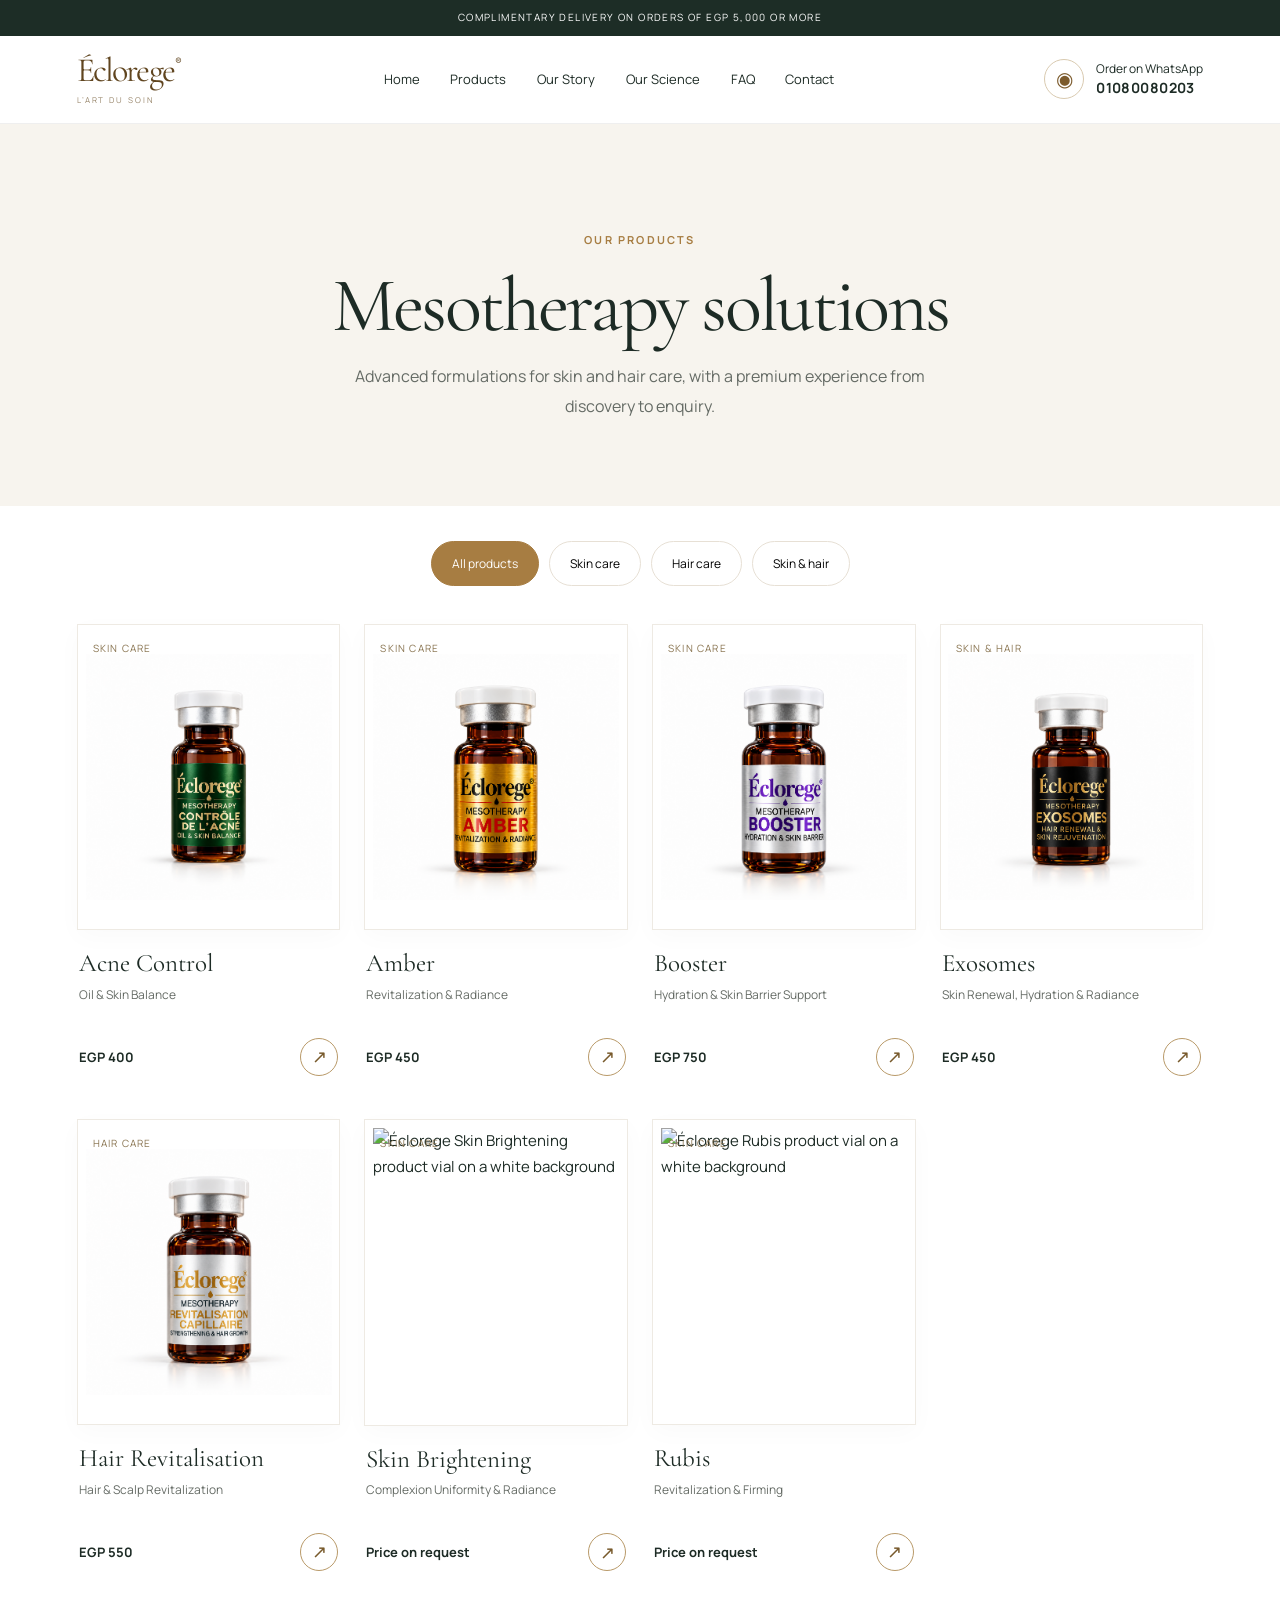
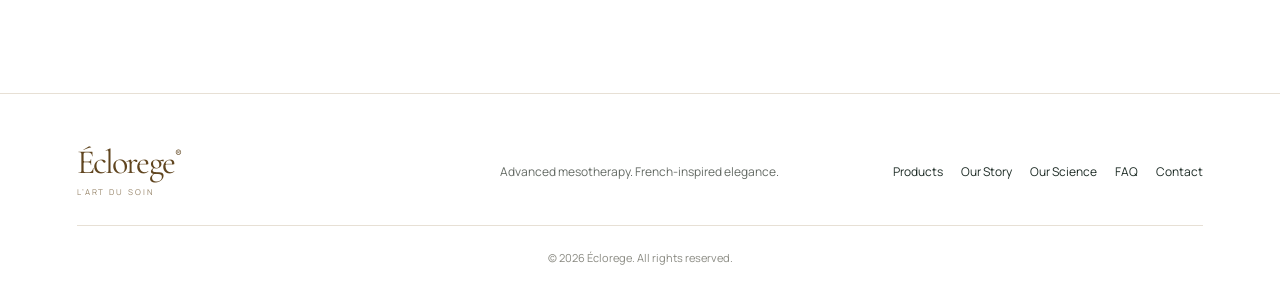
==== commit 29f537e4: "Add files via upload" ====
--- a/collection.html
+++ b/collection.html
@@ -1,5 +1 @@
-<!doctype html><html lang="en"><head><meta charset="utf-8"><meta name="viewport" content="width=device-width,initial-scale=1"><title>Products | Éclorege</title><link rel="stylesheet" href="styles.css"></head><body><div class="announcement">Complimentary delivery on orders of EGP 5,000 or more</div><header class="site-header"><a class="wordmark" href="index.html" aria-label="Éclorege home">Éclorege<span>®</span><small>L’ART DU SOIN</small></a><button class="menu-toggle" aria-label="Open navigation" aria-expanded="false">☰</button><nav class="main-nav"><a href="index.html">Home</a><a href="collection.html">Products</a><a href="story.html">Our Story</a><a href="science.html">Our Science</a><a href="faq.html">FAQ</a><a href="contact.html">Contact</a></nav><a class="header-whatsapp" target="_blank" rel="noopener" href="https://wa.me/201080080203?text=Bonjour%20Éclorege%2C%20I%20would%20like%20to%20know%20more%20about%20your%20products."><span class="wa-icon">◉</span><span>Order on WhatsApp<strong>01080080203</strong></span></a></header><main><section class="page-hero"><span class="eyebrow">Our products</span><h1>Mesotherapy solutions</h1><p>Advanced formulations for skin and hair care, with a premium experience from discovery to enquiry.</p></section><section class="section" style="padding-top:45px"><div class="collection-tools"><button class="filter-btn active" data-filter="all">All products</button><button class="filter-btn" data-filter="SKIN CARE">Skin care</button><button class="filter-btn" data-filter="HAIR CARE">Hair care</button><button class="filter-btn" data-filter="SKIN & HAIR">Skin & hair</button></div><div class="product-grid"><article class="product-card" data-category="SKIN CARE"><a class="product-image" href="products/acne-control.html"><span class="product-tag">SKIN CARE</span><img src="assets/acne-control.png" alt="Éclorege Acne Control mesotherapy vial" loading="lazy"></a><div class="product-meta"><h3>Acne Control</h3><p>Oil & Skin Balance</p><div class="product-bottom"><span class="price">EGP 400</span><a class="round-arrow" href="products/acne-control.html" aria-label="Discover Acne Control">↗</a></div></div></article>
-<article class="product-card" data-category="SKIN CARE"><a class="product-image" href="products/amber.html"><span class="product-tag">SKIN CARE</span><img src="assets/amber.png" alt="Éclorege Amber mesotherapy vial" loading="lazy"></a><div class="product-meta"><h3>Amber</h3><p>Revitalization & Radiance</p><div class="product-bottom"><span class="price">EGP 450</span><a class="round-arrow" href="products/amber.html" aria-label="Discover Amber">↗</a></div></div></article>
-<article class="product-card" data-category="SKIN CARE"><a class="product-image" href="products/booster.html"><span class="product-tag">SKIN CARE</span><img src="assets/booster.png" alt="Éclorege Booster mesotherapy vial" loading="lazy"></a><div class="product-meta"><h3>Booster</h3><p>Hydration & Skin Barrier</p><div class="product-bottom"><span class="price">EGP 750</span><a class="round-arrow" href="products/booster.html" aria-label="Discover Booster">↗</a></div></div></article>
-<article class="product-card" data-category="SKIN & HAIR"><a class="product-image" href="products/exosomes.html"><span class="product-tag">SKIN & HAIR</span><img src="assets/exosomes.png" alt="Éclorege Exosomes mesotherapy vial" loading="lazy"></a><div class="product-meta"><h3>Exosomes</h3><p>Hair Renewal & Skin Rejuvenation</p><div class="product-bottom"><span class="price">EGP 450</span><a class="round-arrow" href="products/exosomes.html" aria-label="Discover Exosomes">↗</a></div></div></article>
-<article class="product-card" data-category="HAIR CARE"><a class="product-image" href="products/hair-revitalisation.html"><span class="product-tag">HAIR CARE</span><img src="assets/hair-revitalisation.png" alt="Éclorege Hair Revitalisation mesotherapy vial" loading="lazy"></a><div class="product-meta"><h3>Hair Revitalisation</h3><p>Strengthening & Hair Growth</p><div class="product-bottom"><span class="price">EGP 550</span><a class="round-arrow" href="products/hair-revitalisation.html" aria-label="Discover Hair Revitalisation">↗</a></div></div></article></div></section></main><footer class="site-footer"><a class="wordmark" href="index.html">Éclorege<span>®</span><small>L’ART DU SOIN</small></a><p>Advanced mesotherapy. French-inspired elegance.</p><div class="footer-links"><a href="collection.html">Products</a><a href="story.html">Our Story</a><a href="science.html">Our Science</a><a href="faq.html">FAQ</a><a href="contact.html">Contact</a></div><small>© 2026 Éclorege. All rights reserved.</small></footer><script src="app.js"></script></body></html>+<!doctype html><html lang="en"><head><meta charset="utf-8"><meta name="viewport" content="width=device-width,initial-scale=1"><title>Products | Éclorege</title><link rel="stylesheet" href="styles.css"></head><body><div class="announcement">Complimentary delivery on orders of EGP 5,000 or more</div><header class="site-header"><a class="wordmark" href="index.html" aria-label="Éclorege home">Éclorege<span>®</span><small>L’ART DU SOIN</small></a><button class="menu-toggle" aria-label="Open navigation" aria-expanded="false">☰</button><nav class="main-nav"><a href="index.html">Home</a><a href="collection.html">Products</a><a href="story.html">Our Story</a><a href="science.html">Our Science</a><a href="faq.html">FAQ</a><a href="contact.html">Contact</a></nav><a class="header-whatsapp" target="_blank" rel="noopener" href="https://wa.me/201080080203?text=Bonjour%20Éclorege%2C%20I%20would%20like%20to%20know%20more%20about%20your%20products."><span class="wa-icon">◉</span><span>Order on WhatsApp<strong>01080080203</strong></span></a></header><main><section class="page-hero"><span class="eyebrow">Our products</span><h1>Mesotherapy solutions</h1><p>Advanced formulations for skin and hair care, with a premium experience from discovery to enquiry.</p></section><section class="section" style="padding-top:45px"><div class="collection-tools"><button class="filter-btn active" data-filter="all">All products</button><button class="filter-btn" data-filter="SKIN CARE">Skin care</button><button class="filter-btn" data-filter="HAIR CARE">Hair care</button><button class="filter-btn" data-filter="SKIN & HAIR">Skin & hair</button></div><div class="product-grid"><article class="product-card" data-category="SKIN CARE"><a class="product-image" href="products/acne-control.html"><span class="product-tag">SKIN CARE</span><img src="assets/acne-control.png" alt="Éclorege Acne Control product vial on a white background" loading="lazy"></a><div class="product-meta"><h3><a class="product-title-link" href="products/acne-control.html">Acne Control</a></h3><p>Oil & Skin Balance</p><div class="product-bottom"><span class="price">EGP 400</span><a class="round-arrow" href="products/acne-control.html" aria-label="Discover Acne Control">↗</a></div></div></article><article class="product-card" data-category="SKIN CARE"><a class="product-image" href="products/amber.html"><span class="product-tag">SKIN CARE</span><img src="assets/amber.png" alt="Éclorege Amber product vial on a white background" loading="lazy"></a><div class="product-meta"><h3><a class="product-title-link" href="products/amber.html">Amber</a></h3><p>Revitalization & Radiance</p><div class="product-bottom"><span class="price">EGP 450</span><a class="round-arrow" href="products/amber.html" aria-label="Discover Amber">↗</a></div></div></article><article class="product-card" data-category="SKIN CARE"><a class="product-image" href="products/booster.html"><span class="product-tag">SKIN CARE</span><img src="assets/booster.png" alt="Éclorege Booster product vial on a white background" loading="lazy"></a><div class="product-meta"><h3><a class="product-title-link" href="products/booster.html">Booster</a></h3><p>Hydration & Skin Barrier Support</p><div class="product-bottom"><span class="price">EGP 750</span><a class="round-arrow" href="products/booster.html" aria-label="Discover Booster">↗</a></div></div></article><article class="product-card" data-category="SKIN & HAIR"><a class="product-image" href="products/exosomes.html"><span class="product-tag">SKIN & HAIR</span><img src="assets/exosomes.png" alt="Éclorege Exosomes product vial on a white background" loading="lazy"></a><div class="product-meta"><h3><a class="product-title-link" href="products/exosomes.html">Exosomes</a></h3><p>Skin Renewal, Hydration & Radiance</p><div class="product-bottom"><span class="price">EGP 450</span><a class="round-arrow" href="products/exosomes.html" aria-label="Discover Exosomes">↗</a></div></div></article><article class="product-card" data-category="HAIR CARE"><a class="product-image" href="products/hair-revitalisation.html"><span class="product-tag">HAIR CARE</span><img src="assets/hair-revitalisation.png" alt="Éclorege Hair Revitalisation product vial on a white background" loading="lazy"></a><div class="product-meta"><h3><a class="product-title-link" href="products/hair-revitalisation.html">Hair Revitalisation</a></h3><p>Hair & Scalp Revitalization</p><div class="product-bottom"><span class="price">EGP 550</span><a class="round-arrow" href="products/hair-revitalisation.html" aria-label="Discover Hair Revitalisation">↗</a></div></div></article><article class="product-card" data-category="SKIN CARE"><a class="product-image" href="products/eclaircissement-cutane.html"><span class="product-tag">SKIN CARE</span><img src="assets/eclaircissement-cutané.png" alt="Éclorege Skin Brightening product vial on a white background" loading="lazy"></a><div class="product-meta"><h3><a class="product-title-link" href="products/eclaircissement-cutane.html">Skin Brightening</a></h3><p>Complexion Uniformity & Radiance</p><div class="product-bottom"><span class="price">Price on request</span><a class="round-arrow" href="products/eclaircissement-cutane.html" aria-label="Discover Skin Brightening">↗</a></div></div></article><article class="product-card" data-category="SKIN CARE"><a class="product-image" href="products/rubis.html"><span class="product-tag">SKIN CARE</span><img src="assets/rubis.png" alt="Éclorege Rubis product vial on a white background" loading="lazy"></a><div class="product-meta"><h3><a class="product-title-link" href="products/rubis.html">Rubis</a></h3><p>Revitalization & Firming</p><div class="product-bottom"><span class="price">Price on request</span><a class="round-arrow" href="products/rubis.html" aria-label="Discover Rubis">↗</a></div></div></article></div></section></main><footer class="site-footer"><a class="wordmark" href="index.html">Éclorege<span>®</span><small>L’ART DU SOIN</small></a><p>Advanced mesotherapy. French-inspired elegance.</p><div class="footer-links"><a href="collection.html">Products</a><a href="story.html">Our Story</a><a href="science.html">Our Science</a><a href="faq.html">FAQ</a><a href="contact.html">Contact</a></div><small>© 2026 Éclorege. All rights reserved.</small></footer><script src="app.js"></script></body></html>
--- a/styles.css
+++ b/styles.css
@@ -1,2 +1,147 @@
-@import url('https://fonts.googleapis.com/css2?family=DM+Sans:wght@400;500;600;700&family=Playfair+Display:wght@400;500;600&display=swap');
-:root{--ink:#1d2823;--muted:#73766f;--paper:#f8f6f1;--white:#fff;--gold:#a47d45;--gold-light:#c6a46c;--line:#e8e2d7;--forest:#1d2d26;--serif:'Playfair Display',Georgia,serif;--sans:'DM Sans',Arial,sans-serif}*{box-sizing:border-box}html{scroll-behavior:smooth}body{margin:0;background:var(--white);color:var(--ink);font-family:var(--sans);font-size:14px;line-height:1.7}a{color:inherit;text-decoration:none}button{font:inherit}.announcement{background:var(--forest);color:#fff;text-align:center;padding:8px 12px;font-size:9px;letter-spacing:.16em;text-transform:uppercase}.site-header{height:82px;padding:0 clamp(20px,6vw,92px);display:flex;align-items:center;justify-content:space-between;gap:26px;background:rgba(255,255,255,.96);border-bottom:1px solid rgba(29,40,35,.07);position:sticky;top:0;z-index:30;backdrop-filter:blur(12px)}.wordmark{font-family:var(--serif);font-size:29px;letter-spacing:-.06em;line-height:1;color:#60451f;display:inline-flex;flex-direction:column;align-items:flex-start;white-space:nowrap}.wordmark span{font:10px var(--sans);display:inline;position:absolute;margin-left:84px;margin-top:0}.wordmark small{font:6px var(--sans);letter-spacing:.25em;color:#98866b;margin-top:6px}.main-nav{display:flex;align-items:center;gap:clamp(14px,2.3vw,34px);font-size:11px}.main-nav a{position:relative;transition:color .25s}.main-nav a:after{content:'';height:1px;position:absolute;left:0;right:100%;bottom:-8px;background:var(--gold);transition:right .3s}.main-nav a:hover{color:var(--gold)}.main-nav a:hover:after{right:0}.header-whatsapp{display:flex;align-items:center;gap:10px;font-size:10px;line-height:1.4;white-space:nowrap}.header-whatsapp strong{display:block;font-size:12px;letter-spacing:.03em}.wa-icon{display:grid;place-items:center;border:1px solid #d8c9af;border-radius:50%;width:35px;height:35px;font-size:20px;color:#7c5b2d}.menu-toggle{display:none;background:none;border:0;font-size:24px}.hero{min-height:610px;display:grid;grid-template-columns: .92fr 1.08fr;background:var(--paper);overflow:hidden}.hero-copy{padding:clamp(50px,7vw,100px) 7vw clamp(45px,6vw,75px) clamp(25px,6vw,90px);display:flex;flex-direction:column;justify-content:center;align-items:flex-start;position:relative;z-index:2}.eyebrow{font-size:9px;font-weight:700;letter-spacing:.25em;color:var(--gold);text-transform:uppercase}.hero h1{font:clamp(48px,5.3vw,78px)/1.02 var(--serif);font-weight:400;letter-spacing:-.055em;margin:24px 0 22px;max-width:580px}.hero h1 em{font-weight:400;color:#687b69}.hero-copy p{max-width:410px;color:#686b64;font-size:14px;line-height:1.9;margin:0 0 28px}.btn{display:inline-flex;align-items:center;justify-content:center;gap:14px;padding:15px 24px;border-radius:3px;background:var(--forest);color:#fff;font-size:11px;letter-spacing:.02em;transition:transform .3s,background .3s,box-shadow .3s}.btn:hover{background:#344c3f;transform:translateY(-3px);box-shadow:0 12px 25px #1d2d2620}.btn-gold{background:var(--gold);border-radius:40px;padding:15px 25px}.btn-gold:hover{background:#896331}.hero-note{margin-top:26px;font-size:9px;color:#8b8a80;letter-spacing:.04em;display:flex;gap:10px;align-items:center}.hero-note:before{content:'';width:28px;height:1px;background:var(--gold)}.hero-media{position:relative;min-height:540px;background:#e9dfd0;overflow:hidden;display:grid;place-items:center}.hero-media:before{content:'';position:absolute;inset:0;background:linear-gradient(90deg,#f8f6f1 0%,transparent 30%),radial-gradient(circle at 55% 55%,#fff9ed 0,transparent 48%);z-index:1;pointer-events:none}.hero-media video,.hero-media .hero-poster{width:100%;height:100%;position:absolute;inset:0;object-fit:cover}.hero-media .hero-poster{background:linear-gradient(140deg,#f3e8d7,#d9c3a2 58%,#f7f2e8);display:grid;place-items:center}.hero-poster img{height:85%;width:85%;object-fit:contain;mix-blend-mode:multiply;filter:drop-shadow(0 25px 22px #59452a20);animation:float 6s ease-in-out infinite}.hero-media video{z-index:0}.hero-stamp{position:absolute;z-index:2;bottom:28px;right:30px;color:#7c6c51;letter-spacing:.25em;font-size:8px;text-transform:uppercase}.trust-strip{display:grid;grid-template-columns:repeat(4,1fr);padding:21px 6vw;border-bottom:1px solid var(--line);background:#fff}.trust-item{display:flex;justify-content:center;align-items:center;gap:12px;padding:0 14px;border-right:1px solid var(--line);font-size:10px}.trust-item:last-child{border:0}.trust-symbol{font:24px var(--serif);color:var(--gold)}.trust-item strong{display:block;font-size:10px;font-weight:600}.trust-item small{color:var(--muted);font-size:9px}.section{padding:100px clamp(22px,6vw,90px)}.section-head{text-align:center;margin:0 auto 45px;max-width:650px}.section-head h2{font:clamp(34px,4vw,52px)/1.15 var(--serif);letter-spacing:-.04em;font-weight:400;margin:14px 0}.section-head p{color:var(--muted);font-size:12px}.product-grid{display:grid;grid-template-columns:repeat(5,minmax(0,1fr));gap:22px}.product-card{min-width:0;opacity:0;transform:translateY(20px);transition:opacity .7s,transform .7s}.product-card.visible{opacity:1;transform:translateY(0)}.product-image{display:block;position:relative;background:#fff;aspect-ratio: .8;overflow:hidden;border:1px solid #f0eee9}.product-image img{width:100%;height:100%;object-fit:contain;padding:8%;transition:transform .6s cubic-bezier(.2,.7,.2,1)}.product-card:hover .product-image img{transform:scale(1.055)}.product-tag{position:absolute;left:12px;top:12px;font-size:8px;letter-spacing:.14em;color:#88734f}.product-meta{padding:17px 2px}.product-meta h3{font:20px var(--serif);font-weight:400;margin:0 0 4px}.product-meta p{color:var(--muted);font-size:10px;min-height:30px;margin:0 0 12px}.product-bottom{display:flex;justify-content:space-between;align-items:center;gap:10px}.price{font-weight:700;font-size:11px}.round-arrow{width:34px;height:34px;border:1px solid #b99a69;border-radius:50%;display:grid;place-items:center;color:#785a2c;transition:all .25s}.round-arrow:hover{background:var(--gold);color:#fff;transform:rotate(45deg)}.split-feature{display:grid;grid-template-columns:1fr 1fr;min-height:390px;background:var(--paper)}.split-image{min-height:390px;overflow:hidden;background:#f4e9d9}.split-image img{width:100%;height:100%;object-fit:cover;display:block}.split-copy{padding:clamp(35px,6vw,85px);display:flex;flex-direction:column;align-items:flex-start;justify-content:center}.split-copy h2{font:clamp(34px,4vw,52px)/1.1 var(--serif);font-weight:400;margin:15px 0}.split-copy p{max-width:460px;color:var(--muted);font-size:12px;line-height:2;margin-bottom:24px}.dark-band{background:var(--forest);color:#fff;padding:70px 8vw;display:grid;grid-template-columns:.5fr 1.5fr;gap:40px;align-items:center}.dark-monogram{font:clamp(75px,10vw,130px) var(--serif);color:#c9ad7c;text-align:center}.dark-band h2{font:clamp(32px,4vw,48px)/1.1 var(--serif);font-weight:400;margin:10px 0}.dark-band p{color:#d0d5ce;max-width:650px;font-size:12px;line-height:2}.page-hero{padding:88px 24px 76px;text-align:center;background:var(--paper)}.page-hero h1{font:clamp(42px,6vw,68px)/1.08 var(--serif);font-weight:400;letter-spacing:-.04em;margin:16px 0}.page-hero p{max-width:620px;margin:0 auto;color:var(--muted);font-size:13px}.collection-tools{display:flex;justify-content:center;gap:10px;margin:-10px 0 38px;flex-wrap:wrap}.filter-btn{border:1px solid var(--line);background:white;padding:9px 17px;border-radius:25px;font-size:10px;cursor:pointer}.filter-btn.active,.filter-btn:hover{background:var(--gold);color:#fff;border-color:var(--gold)}.product-detail{display:grid;grid-template-columns:1fr 1fr;gap:clamp(35px,7vw,100px);padding:70px clamp(22px,8vw,120px) 95px;max-width:1440px;margin:auto}.detail-gallery{display:grid;grid-template-columns:75px 1fr;gap:15px;align-items:start}.thumbs{display:grid;gap:12px}.thumb{border:1px solid var(--line);background:#fff;padding:4px;cursor:pointer}.thumb img{width:100%;display:block}.detail-main-image{aspect-ratio:.83;background:#fff;border:1px solid #f0eee9;display:grid;place-items:center;overflow:hidden}.detail-main-image img{width:100%;height:100%;object-fit:contain;padding:6%;transition:transform .5s}.detail-main-image:hover img{transform:scale(1.03)}.detail-info{padding-top:16px}.breadcrumbs{font-size:10px;color:#8b8b82;margin-bottom:36px}.detail-info h1{font:clamp(40px,4vw,58px)/1.08 var(--serif);font-weight:400;letter-spacing:-.04em;margin:12px 0}.detail-subtitle{font:20px var(--serif);color:#87673d}.detail-price{font-size:18px;font-weight:600;margin:25px 0}.detail-description{font-size:13px;color:var(--muted);line-height:2;border-top:1px solid var(--line);padding-top:22px}.benefit-grid{display:grid;grid-template-columns:1fr 1fr;gap:14px;margin:26px 0}.benefit{display:flex;gap:9px;font-size:10px;align-items:flex-start}.benefit span{color:var(--gold);font-size:17px}.detail-actions{display:flex;gap:12px;flex-wrap:wrap;margin:30px 0}.detail-actions .btn{min-width:200px}.text-link{border-bottom:1px solid var(--gold);padding-bottom:4px;font-size:11px}.detail-disclaimer{font-size:10px;color:#85857e;line-height:1.8;margin-top:25px}.info-grid{display:grid;grid-template-columns:repeat(3,1fr);gap:22px;margin-top:42px}.info-card{padding:28px;border:1px solid var(--line);background:#fff}.info-card .number{font:30px var(--serif);color:var(--gold)}.info-card h3{font:22px var(--serif);font-weight:400;margin:12px 0}.info-card p{color:var(--muted);font-size:11px;line-height:1.9}.faq-list{max-width:820px;margin:0 auto}.faq-list details{border-bottom:1px solid var(--line);padding:20px 0}.faq-list summary{cursor:pointer;font:20px var(--serif);list-style:none;display:flex;justify-content:space-between;gap:20px}.faq-list summary:after{content:'+';color:var(--gold);font:20px var(--sans)}.faq-list details[open] summary:after{content:'−'}.faq-list details p{font-size:12px;color:var(--muted);line-height:2;max-width:700px}.contact-panel{max-width:760px;margin:0 auto;text-align:center;padding:50px 25px;border:1px solid var(--line);background:var(--paper)}.site-footer{padding:45px clamp(22px,6vw,90px) 25px;display:grid;grid-template-columns:1fr 1fr 1fr;gap:25px;align-items:center;border-top:1px solid var(--line)}.site-footer p{font-size:10px;color:var(--muted);text-align:center}.footer-links{display:flex;justify-content:flex-end;gap:15px;flex-wrap:wrap;font-size:10px}.site-footer>small{grid-column:1/-1;text-align:center;color:#8a8a82;font-size:9px;padding-top:22px;border-top:1px solid var(--line)}.reveal{opacity:0;transform:translateY(24px);transition:opacity .8s ease,transform .8s ease}.reveal.visible{opacity:1;transform:translateY(0)}@keyframes float{0%,100%{transform:translateY(0)}50%{transform:translateY(-12px)}}@media(prefers-reduced-motion:reduce){*,*:before,*:after{scroll-behavior:auto!important;animation:none!important;transition:none!important}.reveal,.product-card{opacity:1;transform:none}}@media(max-width:1100px){.main-nav{gap:14px}.header-whatsapp{font-size:9px}.product-grid{grid-template-columns:repeat(3,minmax(0,1fr))}.hero{grid-template-columns:1fr 1fr}.hero h1{font-size:clamp(42px,5vw,62px)}}@media(max-width:760px){.site-header{height:72px;padding:0 18px;gap:12px}.wordmark{font-size:26px}.menu-toggle{display:block;margin-left:auto;order:2}.header-whatsapp{order:3}.header-whatsapp .wa-icon{width:31px;height:31px}.header-whatsapp span:last-child{display:none}.main-nav{display:none;position:absolute;left:0;right:0;top:71px;background:#fff;padding:22px;box-shadow:0 18px 25px #0000000c;flex-direction:column;align-items:flex-start;gap:18px}.main-nav.open{display:flex}.hero{grid-template-columns:1fr}.hero-copy{padding:55px 25px 45px}.hero h1{font-size:clamp(47px,12vw,67px);margin:17px 0}.hero-media{min-height:380px;grid-row:1}.hero-media:before{background:linear-gradient(0deg,#f8f6f1 0%,transparent 30%)}.hero-poster img{width:80%;height:88%}.trust-strip{grid-template-columns:1fr 1fr;padding:15px 10px;row-gap:15px}.trust-item{justify-content:flex-start;border-right:0;padding:7px 10px}.section{padding:65px 20px}.section-head{margin-bottom:30px}.product-grid{grid-template-columns:repeat(2,minmax(0,1fr));gap:18px 12px}.product-meta h3{font-size:18px}.product-meta p{font-size:10px}.split-feature{grid-template-columns:1fr}.split-image{min-height:270px;max-height:340px}.split-copy{padding:40px 25px}.dark-band{grid-template-columns:1fr;gap:10px;padding:45px 25px}.dark-monogram{text-align:left;font-size:70px}.page-hero{padding:65px 20px 55px}.product-detail{grid-template-columns:1fr;padding:35px 20px 60px;gap:25px}.detail-gallery{grid-template-columns:55px 1fr}.detail-info{padding-top:0}.breadcrumbs{margin-bottom:20px}.detail-info h1{font-size:44px}.detail-actions .btn{flex:1;min-width:0}.info-grid{grid-template-columns:1fr}.site-footer{grid-template-columns:1fr;text-align:center;padding:38px 20px 20px}.site-footer .wordmark{margin:auto}.site-footer p{margin:0}.footer-links{justify-content:center}.site-footer>small{grid-column:auto}.detail-main-image{aspect-ratio:1}.product-image{aspect-ratio:.83}}+@import url('https://fonts.googleapis.com/css2?family=Cormorant+Garamond:wght@400;500;600;700&family=Manrope:wght@400;500;600;700&display=swap');
+:root{--ink:#1d2823;--muted:#73766f;--paper:#f8f6f1;--white:#fff;--gold:#a47d45;--gold-light:#c6a46c;--line:#e8e2d7;--forest:#1d2d26;--serif:'Playfair Display',Georgia,serif;--sans:'DM Sans',Arial,sans-serif}*{box-sizing:border-box}html{scroll-behavior:smooth}body{margin:0;background:var(--white);color:var(--ink);font-family:var(--sans);font-size:14px;line-height:1.7}a{color:inherit;text-decoration:none}button{font:inherit}.announcement{background:var(--forest);color:#fff;text-align:center;padding:8px 12px;font-size:9px;letter-spacing:.16em;text-transform:uppercase}.site-header{height:82px;padding:0 clamp(20px,6vw,92px);display:flex;align-items:center;justify-content:space-between;gap:26px;background:rgba(255,255,255,.96);border-bottom:1px solid rgba(29,40,35,.07);position:sticky;top:0;z-index:30;backdrop-filter:blur(12px)}.wordmark{font-family:var(--serif);font-size:29px;letter-spacing:-.06em;line-height:1;color:#60451f;display:inline-flex;flex-direction:column;align-items:flex-start;white-space:nowrap}.wordmark span{font:10px var(--sans);display:inline;position:absolute;margin-left:84px;margin-top:0}.wordmark small{font:6px var(--sans);letter-spacing:.25em;color:#98866b;margin-top:6px}.main-nav{display:flex;align-items:center;gap:clamp(14px,2.3vw,34px);font-size:11px}.main-nav a{position:relative;transition:color .25s}.main-nav a:after{content:'';height:1px;position:absolute;left:0;right:100%;bottom:-8px;background:var(--gold);transition:right .3s}.main-nav a:hover{color:var(--gold)}.main-nav a:hover:after{right:0}.header-whatsapp{display:flex;align-items:center;gap:10px;font-size:10px;line-height:1.4;white-space:nowrap}.header-whatsapp strong{display:block;font-size:12px;letter-spacing:.03em}.wa-icon{display:grid;place-items:center;border:1px solid #d8c9af;border-radius:50%;width:35px;height:35px;font-size:20px;color:#7c5b2d}.menu-toggle{display:none;background:none;border:0;font-size:24px}.hero{min-height:610px;display:grid;grid-template-columns: .92fr 1.08fr;background:var(--paper);overflow:hidden}.hero-copy{padding:clamp(50px,7vw,100px) 7vw clamp(45px,6vw,75px) clamp(25px,6vw,90px);display:flex;flex-direction:column;justify-content:center;align-items:flex-start;position:relative;z-index:2}.eyebrow{font-size:9px;font-weight:700;letter-spacing:.25em;color:var(--gold);text-transform:uppercase}.hero h1{font:clamp(48px,5.3vw,78px)/1.02 var(--serif);font-weight:400;letter-spacing:-.055em;margin:24px 0 22px;max-width:580px}.hero h1 em{font-weight:400;color:#687b69}.hero-copy p{max-width:410px;color:#686b64;font-size:14px;line-height:1.9;margin:0 0 28px}.btn{display:inline-flex;align-items:center;justify-content:center;gap:14px;padding:15px 24px;border-radius:3px;background:var(--forest);color:#fff;font-size:11px;letter-spacing:.02em;transition:transform .3s,background .3s,box-shadow .3s}.btn:hover{background:#344c3f;transform:translateY(-3px);box-shadow:0 12px 25px #1d2d2620}.btn-gold{background:var(--gold);border-radius:40px;padding:15px 25px}.btn-gold:hover{background:#896331}.hero-note{margin-top:26px;font-size:9px;color:#8b8a80;letter-spacing:.04em;display:flex;gap:10px;align-items:center}.hero-note:before{content:'';width:28px;height:1px;background:var(--gold)}.hero-media{position:relative;min-height:540px;background:#e9dfd0;overflow:hidden;display:grid;place-items:center}.hero-media:before{content:'';position:absolute;inset:0;background:linear-gradient(90deg,#f8f6f1 0%,transparent 30%),radial-gradient(circle at 55% 55%,#fff9ed 0,transparent 48%);z-index:1;pointer-events:none}.hero-media video,.hero-media .hero-poster{width:100%;height:100%;position:absolute;inset:0;object-fit:cover}.hero-media .hero-poster{background:linear-gradient(140deg,#f3e8d7,#d9c3a2 58%,#f7f2e8);display:grid;place-items:center}.hero-poster img{height:85%;width:85%;object-fit:contain;mix-blend-mode:multiply;filter:drop-shadow(0 25px 22px #59452a20);animation:float 6s ease-in-out infinite}.hero-media video{z-index:0}.hero-stamp{position:absolute;z-index:2;bottom:28px;right:30px;color:#7c6c51;letter-spacing:.25em;font-size:8px;text-transform:uppercase}.trust-strip{display:grid;grid-template-columns:repeat(4,1fr);padding:21px 6vw;border-bottom:1px solid var(--line);background:#fff}.trust-item{display:flex;justify-content:center;align-items:center;gap:12px;padding:0 14px;border-right:1px solid var(--line);font-size:10px}.trust-item:last-child{border:0}.trust-symbol{font:24px var(--serif);color:var(--gold)}.trust-item strong{display:block;font-size:10px;font-weight:600}.trust-item small{color:var(--muted);font-size:9px}.section{padding:100px clamp(22px,6vw,90px)}.section-head{text-align:center;margin:0 auto 45px;max-width:650px}.section-head h2{font:clamp(34px,4vw,52px)/1.15 var(--serif);letter-spacing:-.04em;font-weight:400;margin:14px 0}.section-head p{color:var(--muted);font-size:12px}.product-grid{display:grid;grid-template-columns:repeat(5,minmax(0,1fr));gap:22px}.product-card{min-width:0;opacity:0;transform:translateY(20px);transition:opacity .7s,transform .7s}.product-card.visible{opacity:1;transform:translateY(0)}.product-image{display:block;position:relative;background:#fff;aspect-ratio: .8;overflow:hidden;border:1px solid #f0eee9}.product-image img{width:100%;height:100%;object-fit:contain;padding:8%;transition:transform .6s cubic-bezier(.2,.7,.2,1)}.product-card:hover .product-image img{transform:scale(1.055)}.product-tag{position:absolute;left:12px;top:12px;font-size:8px;letter-spacing:.14em;color:#88734f}.product-meta{padding:17px 2px}.product-meta h3{font:20px var(--serif);font-weight:400;margin:0 0 4px}.product-meta p{color:var(--muted);font-size:10px;min-height:30px;margin:0 0 12px}.product-bottom{display:flex;justify-content:space-between;align-items:center;gap:10px}.price{font-weight:700;font-size:11px}.round-arrow{width:34px;height:34px;border:1px solid #b99a69;border-radius:50%;display:grid;place-items:center;color:#785a2c;transition:all .25s}.round-arrow:hover{background:var(--gold);color:#fff;transform:rotate(45deg)}.split-feature{display:grid;grid-template-columns:1fr 1fr;min-height:390px;background:var(--paper)}.split-image{min-height:390px;overflow:hidden;background:#f4e9d9}.split-image img{width:100%;height:100%;object-fit:cover;display:block}.split-copy{padding:clamp(35px,6vw,85px);display:flex;flex-direction:column;align-items:flex-start;justify-content:center}.split-copy h2{font:clamp(34px,4vw,52px)/1.1 var(--serif);font-weight:400;margin:15px 0}.split-copy p{max-width:460px;color:var(--muted);font-size:12px;line-height:2;margin-bottom:24px}.dark-band{background:var(--forest);color:#fff;padding:70px 8vw;display:grid;grid-template-columns:.5fr 1.5fr;gap:40px;align-items:center}.dark-monogram{font:clamp(75px,10vw,130px) var(--serif);color:#c9ad7c;text-align:center}.dark-band h2{font:clamp(32px,4vw,48px)/1.1 var(--serif);font-weight:400;margin:10px 0}.dark-band p{color:#d0d5ce;max-width:650px;font-size:12px;line-height:2}.page-hero{padding:88px 24px 76px;text-align:center;background:var(--paper)}.page-hero h1{font:clamp(42px,6vw,68px)/1.08 var(--serif);font-weight:400;letter-spacing:-.04em;margin:16px 0}.page-hero p{max-width:620px;margin:0 auto;color:var(--muted);font-size:13px}.collection-tools{display:flex;justify-content:center;gap:10px;margin:-10px 0 38px;flex-wrap:wrap}.filter-btn{border:1px solid var(--line);background:white;padding:9px 17px;border-radius:25px;font-size:10px;cursor:pointer}.filter-btn.active,.filter-btn:hover{background:var(--gold);color:#fff;border-color:var(--gold)}.product-detail{display:grid;grid-template-columns:1fr 1fr;gap:clamp(35px,7vw,100px);padding:70px clamp(22px,8vw,120px) 95px;max-width:1440px;margin:auto}.detail-gallery{display:grid;grid-template-columns:75px 1fr;gap:15px;align-items:start}.thumbs{display:grid;gap:12px}.thumb{border:1px solid var(--line);background:#fff;padding:4px;cursor:pointer}.thumb img{width:100%;display:block}.detail-main-image{aspect-ratio:.83;background:#fff;border:1px solid #f0eee9;display:grid;place-items:center;overflow:hidden}.detail-main-image img{width:100%;height:100%;object-fit:contain;padding:6%;transition:transform .5s}.detail-main-image:hover img{transform:scale(1.03)}.detail-info{padding-top:16px}.breadcrumbs{font-size:10px;color:#8b8b82;margin-bottom:36px}.detail-info h1{font:clamp(40px,4vw,58px)/1.08 var(--serif);font-weight:400;letter-spacing:-.04em;margin:12px 0}.detail-subtitle{font:20px var(--serif);color:#87673d}.detail-price{font-size:18px;font-weight:600;margin:25px 0}.detail-description{font-size:13px;color:var(--muted);line-height:2;border-top:1px solid var(--line);padding-top:22px}.benefit-grid{display:grid;grid-template-columns:1fr 1fr;gap:14px;margin:26px 0}.benefit{display:flex;gap:9px;font-size:10px;align-items:flex-start}.benefit span{color:var(--gold);font-size:17px}.detail-actions{display:flex;gap:12px;flex-wrap:wrap;margin:30px 0}.detail-actions .btn{min-width:200px}.text-link{border-bottom:1px solid var(--gold);padding-bottom:4px;font-size:11px}.detail-disclaimer{font-size:10px;color:#85857e;line-height:1.8;margin-top:25px}.info-grid{display:grid;grid-template-columns:repeat(3,1fr);gap:22px;margin-top:42px}.info-card{padding:28px;border:1px solid var(--line);background:#fff}.info-card .number{font:30px var(--serif);color:var(--gold)}.info-card h3{font:22px var(--serif);font-weight:400;margin:12px 0}.info-card p{color:var(--muted);font-size:11px;line-height:1.9}.faq-list{max-width:820px;margin:0 auto}.faq-list details{border-bottom:1px solid var(--line);padding:20px 0}.faq-list summary{cursor:pointer;font:20px var(--serif);list-style:none;display:flex;justify-content:space-between;gap:20px}.faq-list summary:after{content:'+';color:var(--gold);font:20px var(--sans)}.faq-list details[open] summary:after{content:'−'}.faq-list details p{font-size:12px;color:var(--muted);line-height:2;max-width:700px}.contact-panel{max-width:760px;margin:0 auto;text-align:center;padding:50px 25px;border:1px solid var(--line);background:var(--paper)}.site-footer{padding:45px clamp(22px,6vw,90px) 25px;display:grid;grid-template-columns:1fr 1fr 1fr;gap:25px;align-items:center;border-top:1px solid var(--line)}.site-footer p{font-size:10px;color:var(--muted);text-align:center}.footer-links{display:flex;justify-content:flex-end;gap:15px;flex-wrap:wrap;font-size:10px}.site-footer>small{grid-column:1/-1;text-align:center;color:#8a8a82;font-size:9px;padding-top:22px;border-top:1px solid var(--line)}.reveal{opacity:0;transform:translateY(24px);transition:opacity .8s ease,transform .8s ease}.reveal.visible{opacity:1;transform:translateY(0)}@keyframes float{0%,100%{transform:translateY(0)}50%{transform:translateY(-12px)}}@media(prefers-reduced-motion:reduce){*,*:before,*:after{scroll-behavior:auto!important;animation:none!important;transition:none!important}.reveal,.product-card{opacity:1;transform:none}}@media(max-width:1100px){.main-nav{gap:14px}.header-whatsapp{font-size:9px}.product-grid{grid-template-columns:repeat(3,minmax(0,1fr))}.hero{grid-template-columns:1fr 1fr}.hero h1{font-size:clamp(42px,5vw,62px)}}@media(max-width:760px){.site-header{height:72px;padding:0 18px;gap:12px}.wordmark{font-size:26px}.menu-toggle{display:block;margin-left:auto;order:2}.header-whatsapp{order:3}.header-whatsapp .wa-icon{width:31px;height:31px}.header-whatsapp span:last-child{display:none}.main-nav{display:none;position:absolute;left:0;right:0;top:71px;background:#fff;padding:22px;box-shadow:0 18px 25px #0000000c;flex-direction:column;align-items:flex-start;gap:18px}.main-nav.open{display:flex}.hero{grid-template-columns:1fr}.hero-copy{padding:55px 25px 45px}.hero h1{font-size:clamp(47px,12vw,67px);margin:17px 0}.hero-media{min-height:380px;grid-row:1}.hero-media:before{background:linear-gradient(0deg,#f8f6f1 0%,transparent 30%)}.hero-poster img{width:80%;height:88%}.trust-strip{grid-template-columns:1fr 1fr;padding:15px 10px;row-gap:15px}.trust-item{justify-content:flex-start;border-right:0;padding:7px 10px}.section{padding:65px 20px}.section-head{margin-bottom:30px}.product-grid{grid-template-columns:repeat(2,minmax(0,1fr));gap:18px 12px}.product-meta h3{font-size:18px}.product-meta p{font-size:10px}.split-feature{grid-template-columns:1fr}.split-image{min-height:270px;max-height:340px}.split-copy{padding:40px 25px}.dark-band{grid-template-columns:1fr;gap:10px;padding:45px 25px}.dark-monogram{text-align:left;font-size:70px}.page-hero{padding:65px 20px 55px}.product-detail{grid-template-columns:1fr;padding:35px 20px 60px;gap:25px}.detail-gallery{grid-template-columns:55px 1fr}.detail-info{padding-top:0}.breadcrumbs{margin-bottom:20px}.detail-info h1{font-size:44px}.detail-actions .btn{flex:1;min-width:0}.info-grid{grid-template-columns:1fr}.site-footer{grid-template-columns:1fr;text-align:center;padding:38px 20px 20px}.site-footer .wordmark{margin:auto}.site-footer p{margin:0}.footer-links{justify-content:center}.site-footer>small{grid-column:auto}.detail-main-image{aspect-ratio:1}.product-image{aspect-ratio:.83}}
+
+/* Éclorege premium refinement — French editorial typography, clearer sizing, real hero film */
+:root{
+  --ink:#1d2b25; --muted:#656b65; --paper:#f7f4ee; --white:#fff;
+  --gold:#a77d42; --gold-light:#d0b17b; --line:#e7e0d5; --forest:#1d2d26;
+  --serif:'Cormorant Garamond', 'Times New Roman', serif;
+  --sans:'Manrope', Arial, sans-serif;
+}
+body{font-size:15px;line-height:1.75;-webkit-font-smoothing:antialiased;text-rendering:optimizeLegibility}
+.announcement{font-size:10px;letter-spacing:.14em;padding:9px 14px}
+.site-header{min-height:88px;height:auto;padding:15px clamp(22px,6vw,96px);gap:30px}
+.wordmark{font-size:34px;letter-spacing:-.055em}
+.wordmark span{margin-left:98px;font-size:11px}
+.wordmark small{font-size:8px;letter-spacing:.24em}
+.main-nav{gap:clamp(18px,2.4vw,38px);font-size:13px}
+.header-whatsapp{font-size:12px;gap:12px}
+.header-whatsapp strong{font-size:14px}
+.wa-icon{width:40px;height:40px}
+.hero{min-height:680px;grid-template-columns:minmax(0,.9fr) minmax(0,1.1fr)}
+.hero-copy{padding:clamp(62px,7vw,112px) clamp(28px,5vw,80px) clamp(55px,6vw,90px) clamp(28px,6vw,96px)}
+.eyebrow{font-size:11px;letter-spacing:.2em;line-height:1.7}
+.hero h1{font-size:clamp(60px,6.2vw,94px);line-height:.94;letter-spacing:-.045em;margin:27px 0 25px;max-width:620px}
+.hero-copy p{font-size:16px;line-height:1.9;max-width:460px}
+.btn{font-size:13px;padding:16px 27px;min-height:52px}
+.btn-gold{padding:16px 28px}
+.hero-note{font-size:11px;margin-top:30px}
+.hero-media{min-height:680px;isolation:isolate;background:#f3eee5 url('assets/amber.png') center/contain no-repeat}
+.hero-media video.hero-video{display:block;position:absolute;inset:0;width:100%;height:100%;object-fit:cover;object-position:center;z-index:0;background:#f7f4ee}
+.hero-video-shade{position:absolute;inset:0;z-index:1;pointer-events:none;background:linear-gradient(90deg,rgba(247,244,238,.18),transparent 32%),linear-gradient(0deg,rgba(247,244,238,.18),transparent 24%)}
+.hero-media:before{z-index:2;background:linear-gradient(90deg,rgba(247,244,238,.08),transparent 35%),radial-gradient(circle at 55% 52%,rgba(255,250,241,.06),transparent 52%)}
+.hero-stamp{z-index:3;font-size:10px;letter-spacing:.2em;right:34px;bottom:30px;color:#6c604e;text-shadow:0 1px 10px rgba(255,255,255,.6)}
+.trust-strip{padding:20px clamp(20px,6vw,90px);gap:18px}
+.trust-item{gap:13px;padding:0 18px}
+.trust-item strong{font-size:12px}
+.trust-item small{font-size:11px;line-height:1.6}
+.section{padding:clamp(78px,8vw,120px) clamp(22px,6vw,96px)}
+.section-head{max-width:760px;margin-bottom:54px}
+.section-head h2{font-size:clamp(46px,5vw,68px);line-height:1.02;letter-spacing:-.035em;margin:18px 0}
+.section-head p{font-size:15px;line-height:1.8}
+.product-grid{gap:24px}
+.product-image{aspect-ratio:.86;background:#fff;border:1px solid #eeeae3;box-shadow:0 7px 24px rgba(50,38,20,.025)}
+.product-image img{padding:3%;object-fit:contain;transition:transform .8s cubic-bezier(.2,.7,.2,1)}
+.product-card:hover .product-image img{transform:scale(1.075)}
+.product-tag{font-size:10px;letter-spacing:.12em;left:15px;top:15px}
+.product-meta{padding:19px 2px}
+.product-meta h3{font-size:25px;line-height:1.15;margin-bottom:7px}
+.product-meta p{font-size:12px;line-height:1.6;min-height:38px;margin-bottom:15px}
+.price{font-size:13px}
+.round-arrow{width:38px;height:38px;font-size:18px}
+.split-feature{min-height:500px}
+.split-image{min-height:500px;background:#fff}
+.split-image img{object-fit:contain;padding:5%;background:#fff}
+.split-copy{padding:clamp(48px,7vw,100px)}
+.split-copy h2{font-size:clamp(44px,5vw,66px);line-height:1.02;letter-spacing:-.03em}
+.split-copy p,.dark-band p{font-size:15px;line-height:1.9}
+.text-link{font-size:13px}
+.dark-band{padding:clamp(60px,7vw,100px) 9vw;gap:55px}
+.dark-band h2{font-size:clamp(42px,5vw,64px);line-height:1.02;letter-spacing:-.025em}
+.page-hero{padding:clamp(72px,8vw,112px) 24px 84px}
+.page-hero h1{font-size:clamp(52px,6vw,78px);line-height:1;letter-spacing:-.035em}
+.page-hero p{font-size:16px;line-height:1.9}
+.filter-btn{font-size:12px;padding:11px 20px}
+.product-detail{gap:clamp(42px,7vw,110px);padding:80px clamp(24px,8vw,130px) 110px}
+.detail-gallery{grid-template-columns:86px minmax(0,1fr);gap:18px}
+.detail-main-image{background:#fff;box-shadow:0 10px 34px rgba(40,32,20,.035)}
+.detail-main-image img{padding:3%;object-fit:contain}
+.detail-info h1{font-size:clamp(52px,5vw,76px);line-height:.98;letter-spacing:-.035em}
+.breadcrumbs{font-size:12px;margin-bottom:38px}
+.detail-subtitle{font-size:25px;line-height:1.3}
+.detail-price{font-size:22px;margin:28px 0}
+.detail-description{font-size:15px;line-height:1.95;padding-top:25px}
+.benefit-grid{gap:17px;margin:30px 0}
+.benefit{font-size:13px;line-height:1.7;gap:11px}
+.benefit span{font-size:20px}
+.detail-disclaimer{font-size:12px;line-height:1.9}
+.info-card{padding:32px}
+.info-card h3{font-size:28px}
+.info-card p{font-size:14px;line-height:1.9}
+.faq-list summary{font-size:24px;padding:5px 0}
+.faq-list details p{font-size:15px;line-height:1.9}
+.contact-panel{padding:58px 30px}
+.site-footer{padding:52px clamp(22px,6vw,96px) 28px;gap:28px}
+.site-footer p{font-size:12px}
+.footer-links{font-size:12px;gap:18px}
+.site-footer>small{font-size:11px}
+.reveal{transform:translateY(28px);transition:opacity .85s ease,transform .85s cubic-bezier(.2,.7,.2,1)}
+@media(max-width:1100px){
+ .site-header{padding-inline:28px}.main-nav{gap:16px;font-size:12px}
+ .hero{min-height:600px}.hero-media{min-height:600px}.hero h1{font-size:clamp(56px,6vw,78px)}
+ .product-grid{grid-template-columns:repeat(3,minmax(0,1fr))}
+ .product-meta h3{font-size:23px}
+}
+@media(max-width:760px){
+ .announcement{font-size:9px;letter-spacing:.1em}
+ .site-header{min-height:72px;height:72px;padding:10px 17px;gap:10px}
+ .wordmark{font-size:28px}.wordmark span{margin-left:80px;font-size:9px}.wordmark small{font-size:7px}
+ .header-whatsapp{font-size:11px}.header-whatsapp .wa-icon{width:34px;height:34px}
+ .main-nav{top:71px;font-size:15px;padding:24px 22px;gap:19px}
+ .hero{grid-template-columns:1fr;min-height:0}
+ .hero-copy{padding:44px 24px 48px;order:2}
+ .hero-media{min-height:390px;height:56vw;max-height:520px;grid-row:auto;order:1}
+ .hero-media video.hero-video{object-fit:cover;object-position:center}
+ .hero h1{font-size:clamp(52px,13vw,76px);line-height:.95;margin:18px 0}
+ .hero-copy p{font-size:15px;line-height:1.8}
+ .eyebrow{font-size:10px;letter-spacing:.16em}
+ .hero-note{font-size:11px}
+ .trust-strip{padding:18px 13px;row-gap:14px;column-gap:5px}
+ .trust-item{padding:6px 7px;gap:8px}.trust-item strong{font-size:11px}.trust-item small{font-size:10px}
+ .section{padding:68px 18px}.section-head{margin-bottom:32px}.section-head h2{font-size:clamp(39px,10vw,55px)}.section-head p{font-size:14px}
+ .product-grid{grid-template-columns:repeat(2,minmax(0,1fr));gap:20px 13px}
+ .product-image{aspect-ratio:.78}.product-image img{padding:2%}
+ .product-tag{font-size:8px;left:9px;top:9px}
+ .product-meta{padding:14px 1px}.product-meta h3{font-size:21px}.product-meta p{font-size:11px;min-height:34px}
+ .price{font-size:12px}.round-arrow{width:34px;height:34px}
+ .split-feature{grid-template-columns:1fr}.split-image{min-height:320px;max-height:430px}.split-copy{padding:42px 24px}.split-copy h2{font-size:clamp(42px,10vw,58px)}.split-copy p,.dark-band p{font-size:14px}
+ .dark-band{grid-template-columns:1fr;padding:46px 24px;gap:12px}.dark-monogram{font-size:70px}.dark-band h2{font-size:clamp(38px,9vw,52px)}
+ .page-hero{padding:62px 20px 52px}.page-hero h1{font-size:clamp(46px,12vw,62px)}.page-hero p{font-size:14px}
+ .product-detail{grid-template-columns:1fr;padding:28px 18px 62px;gap:28px}
+ .detail-gallery{grid-template-columns:58px minmax(0,1fr);gap:12px}.detail-info h1{font-size:clamp(48px,12vw,62px)}.detail-subtitle{font-size:22px}.detail-price{font-size:21px}
+ .detail-description{font-size:14px}.benefit{font-size:12px}.detail-actions .btn{font-size:12px;padding:14px 15px}
+ .faq-list summary{font-size:21px}.faq-list details p{font-size:14px}
+ .site-footer{grid-template-columns:1fr;text-align:center;padding:38px 20px 22px}.site-footer .wordmark{margin:auto}.footer-links{justify-content:center;font-size:12px}.site-footer>small{grid-column:auto}
+}
+@media(max-width:390px){.header-whatsapp .wa-icon{display:none}.product-meta h3{font-size:19px}.product-grid{gap:18px 10px}.hero-media{min-height:320px}}
+
+
+/* Hero video repair: single continuous frame, no accidental split/collision */
+.hero{min-height:0;grid-template-columns:minmax(0,.92fr) minmax(0,1.08fr);align-items:stretch}
+.hero-copy{min-width:0}
+.hero-media{position:relative;min-width:0;min-height:clamp(480px,43vw,650px);height:auto;aspect-ratio:4 / 3;align-self:stretch;overflow:hidden;isolation:isolate;background:#f3eee5 url('assets/hero-poster.jpg') center / cover no-repeat}
+.hero-media video.hero-video{display:block;position:absolute;inset:0;width:100%;height:100%;max-width:none;max-height:none;object-fit:cover;object-position:52% center;z-index:0;background:#f3eee5;pointer-events:none}
+.hero-video-shade{position:absolute;inset:0;z-index:1;pointer-events:none;background:linear-gradient(90deg,rgba(247,244,238,.12),transparent 28%),linear-gradient(0deg,rgba(247,244,238,.12),transparent 24%)}
+.hero-media:before{z-index:2;pointer-events:none;background:linear-gradient(90deg,rgba(247,244,238,.05),transparent 30%)}
+.hero-stamp{z-index:3}
+@media(min-width:761px){.hero{grid-template-columns:minmax(0,.88fr) minmax(0,1.12fr)}.hero-media{aspect-ratio:1.25 / 1;min-height:clamp(500px,42vw,650px)}}
+@media(max-width:760px){.hero{grid-template-columns:1fr}.hero-media{order:1;grid-row:auto;width:100%;min-height:0;height:auto;aspect-ratio:16 / 10;max-height:none}.hero-copy{order:2}.hero-media video.hero-video{object-fit:cover;object-position:52% center}}
+@media(prefers-reduced-motion:reduce){.hero-media video.hero-video{display:none}}
+
+/* Seven-product collection refinements */
+.product-title-link { color: inherit; text-decoration: none; }
+.product-title-link:hover { color: #9b783e; }
+.product-card .product-image img { background: #fff; }
+.product-card .product-image { background: #fff; }
+.product-grid { align-items: stretch; }
+@media (min-width: 1100px) { .product-grid { grid-template-columns: repeat(4, minmax(0, 1fr)); } }
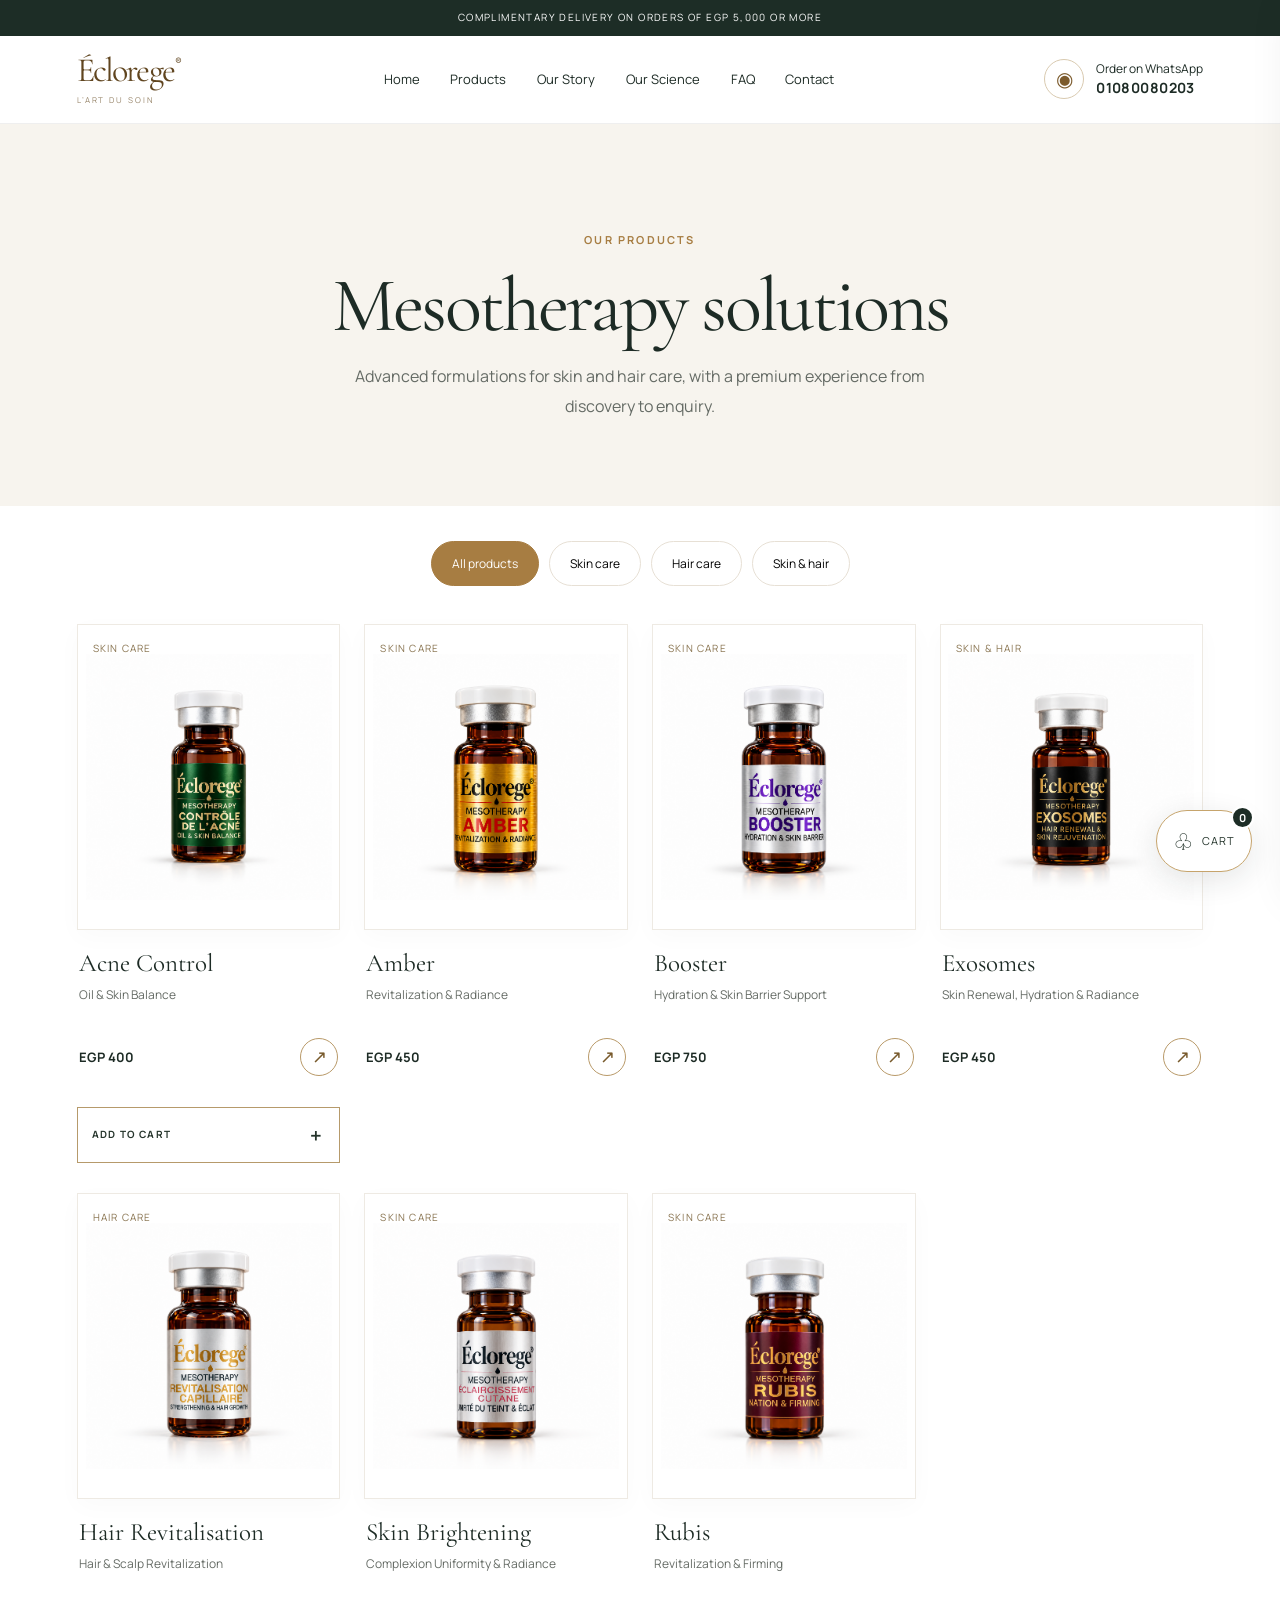
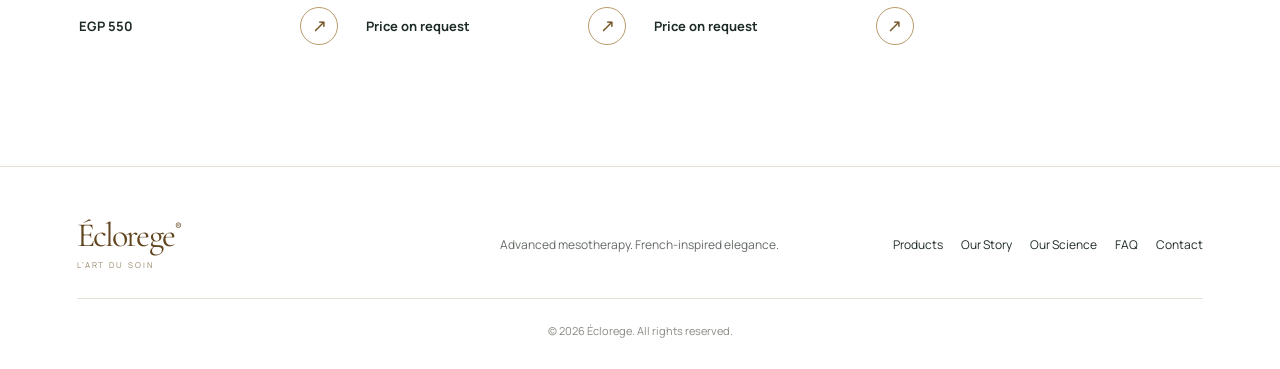
==== commit 59391325: "Add files via upload" ====
--- a/collection.html
+++ b/collection.html
@@ -1 +1,32 @@
-<!doctype html><html lang="en"><head><meta charset="utf-8"><meta name="viewport" content="width=device-width,initial-scale=1"><title>Products | Éclorege</title><link rel="stylesheet" href="styles.css"></head><body><div class="announcement">Complimentary delivery on orders of EGP 5,000 or more</div><header class="site-header"><a class="wordmark" href="index.html" aria-label="Éclorege home">Éclorege<span>®</span><small>L’ART DU SOIN</small></a><button class="menu-toggle" aria-label="Open navigation" aria-expanded="false">☰</button><nav class="main-nav"><a href="index.html">Home</a><a href="collection.html">Products</a><a href="story.html">Our Story</a><a href="science.html">Our Science</a><a href="faq.html">FAQ</a><a href="contact.html">Contact</a></nav><a class="header-whatsapp" target="_blank" rel="noopener" href="https://wa.me/201080080203?text=Bonjour%20Éclorege%2C%20I%20would%20like%20to%20know%20more%20about%20your%20products."><span class="wa-icon">◉</span><span>Order on WhatsApp<strong>01080080203</strong></span></a></header><main><section class="page-hero"><span class="eyebrow">Our products</span><h1>Mesotherapy solutions</h1><p>Advanced formulations for skin and hair care, with a premium experience from discovery to enquiry.</p></section><section class="section" style="padding-top:45px"><div class="collection-tools"><button class="filter-btn active" data-filter="all">All products</button><button class="filter-btn" data-filter="SKIN CARE">Skin care</button><button class="filter-btn" data-filter="HAIR CARE">Hair care</button><button class="filter-btn" data-filter="SKIN & HAIR">Skin & hair</button></div><div class="product-grid"><article class="product-card" data-category="SKIN CARE"><a class="product-image" href="products/acne-control.html"><span class="product-tag">SKIN CARE</span><img src="assets/acne-control.png" alt="Éclorege Acne Control product vial on a white background" loading="lazy"></a><div class="product-meta"><h3><a class="product-title-link" href="products/acne-control.html">Acne Control</a></h3><p>Oil & Skin Balance</p><div class="product-bottom"><span class="price">EGP 400</span><a class="round-arrow" href="products/acne-control.html" aria-label="Discover Acne Control">↗</a></div></div></article><article class="product-card" data-category="SKIN CARE"><a class="product-image" href="products/amber.html"><span class="product-tag">SKIN CARE</span><img src="assets/amber.png" alt="Éclorege Amber product vial on a white background" loading="lazy"></a><div class="product-meta"><h3><a class="product-title-link" href="products/amber.html">Amber</a></h3><p>Revitalization & Radiance</p><div class="product-bottom"><span class="price">EGP 450</span><a class="round-arrow" href="products/amber.html" aria-label="Discover Amber">↗</a></div></div></article><article class="product-card" data-category="SKIN CARE"><a class="product-image" href="products/booster.html"><span class="product-tag">SKIN CARE</span><img src="assets/booster.png" alt="Éclorege Booster product vial on a white background" loading="lazy"></a><div class="product-meta"><h3><a class="product-title-link" href="products/booster.html">Booster</a></h3><p>Hydration & Skin Barrier Support</p><div class="product-bottom"><span class="price">EGP 750</span><a class="round-arrow" href="products/booster.html" aria-label="Discover Booster">↗</a></div></div></article><article class="product-card" data-category="SKIN & HAIR"><a class="product-image" href="products/exosomes.html"><span class="product-tag">SKIN & HAIR</span><img src="assets/exosomes.png" alt="Éclorege Exosomes product vial on a white background" loading="lazy"></a><div class="product-meta"><h3><a class="product-title-link" href="products/exosomes.html">Exosomes</a></h3><p>Skin Renewal, Hydration & Radiance</p><div class="product-bottom"><span class="price">EGP 450</span><a class="round-arrow" href="products/exosomes.html" aria-label="Discover Exosomes">↗</a></div></div></article><article class="product-card" data-category="HAIR CARE"><a class="product-image" href="products/hair-revitalisation.html"><span class="product-tag">HAIR CARE</span><img src="assets/hair-revitalisation.png" alt="Éclorege Hair Revitalisation product vial on a white background" loading="lazy"></a><div class="product-meta"><h3><a class="product-title-link" href="products/hair-revitalisation.html">Hair Revitalisation</a></h3><p>Hair & Scalp Revitalization</p><div class="product-bottom"><span class="price">EGP 550</span><a class="round-arrow" href="products/hair-revitalisation.html" aria-label="Discover Hair Revitalisation">↗</a></div></div></article><article class="product-card" data-category="SKIN CARE"><a class="product-image" href="products/eclaircissement-cutane.html"><span class="product-tag">SKIN CARE</span><img src="assets/eclaircissement-cutané.png" alt="Éclorege Skin Brightening product vial on a white background" loading="lazy"></a><div class="product-meta"><h3><a class="product-title-link" href="products/eclaircissement-cutane.html">Skin Brightening</a></h3><p>Complexion Uniformity & Radiance</p><div class="product-bottom"><span class="price">Price on request</span><a class="round-arrow" href="products/eclaircissement-cutane.html" aria-label="Discover Skin Brightening">↗</a></div></div></article><article class="product-card" data-category="SKIN CARE"><a class="product-image" href="products/rubis.html"><span class="product-tag">SKIN CARE</span><img src="assets/rubis.png" alt="Éclorege Rubis product vial on a white background" loading="lazy"></a><div class="product-meta"><h3><a class="product-title-link" href="products/rubis.html">Rubis</a></h3><p>Revitalization & Firming</p><div class="product-bottom"><span class="price">Price on request</span><a class="round-arrow" href="products/rubis.html" aria-label="Discover Rubis">↗</a></div></div></article></div></section></main><footer class="site-footer"><a class="wordmark" href="index.html">Éclorege<span>®</span><small>L’ART DU SOIN</small></a><p>Advanced mesotherapy. French-inspired elegance.</p><div class="footer-links"><a href="collection.html">Products</a><a href="story.html">Our Story</a><a href="science.html">Our Science</a><a href="faq.html">FAQ</a><a href="contact.html">Contact</a></div><small>© 2026 Éclorege. All rights reserved.</small></footer><script src="app.js"></script></body></html>+<!doctype html><html lang="en"><head><meta charset="utf-8"><meta name="viewport" content="width=device-width,initial-scale=1"><title>Products | Éclorege</title><link rel="stylesheet" href="styles.css"></head><body><div class="announcement">Complimentary delivery on orders of EGP 5,000 or more</div><header class="site-header"><a class="wordmark" href="index.html" aria-label="Éclorege home">Éclorege<span>®</span><small>L’ART DU SOIN</small></a><button class="menu-toggle" aria-label="Open navigation" aria-expanded="false">☰</button><nav class="main-nav"><a href="index.html">Home</a><a href="collection.html">Products</a><a href="story.html">Our Story</a><a href="science.html">Our Science</a><a href="faq.html">FAQ</a><a href="contact.html">Contact</a></nav><a class="header-whatsapp" target="_blank" rel="noopener" href="https://wa.me/201080080203?text=Bonjour%20Éclorege%2C%20I%20would%20like%20to%20know%20more%20about%20your%20products."><span class="wa-icon">◉</span><span>Order on WhatsApp<strong>01080080203</strong></span></a></header><main><section class="page-hero"><span class="eyebrow">Our products</span><h1>Mesotherapy solutions</h1><p>Advanced formulations for skin and hair care, with a premium experience from discovery to enquiry.</p></section><section class="section" style="padding-top:45px"><div class="collection-tools"><button class="filter-btn active" data-filter="all">All products</button><button class="filter-btn" data-filter="SKIN CARE">Skin care</button><button class="filter-btn" data-filter="HAIR CARE">Hair care</button><button class="filter-btn" data-filter="SKIN & HAIR">Skin & hair</button></div><div class="product-grid"><article class="product-card" data-category="SKIN CARE"><a class="product-image" href="products/acne-control.html"><span class="product-tag">SKIN CARE</span><img src="assets/acne-control.png" alt="Éclorege Acne Control product vial on a white background" loading="lazy"></a><div class="product-meta"><h3><a class="product-title-link" href="products/acne-control.html">Acne Control</a></h3><p>Oil & Skin Balance</p><div class="product-bottom"><span class="price">EGP 400</span><a class="round-arrow" href="products/acne-control.html" aria-label="Discover Acne Control">↗</a></div></div><button class="add-cart-btn" type="button" data-add-cart data-id="acne-control" data-name="Acne Control" data-price="400" data-image="assets/acne-control.png">Add to Cart <span>＋</span></button></article><article class="product-card" data-category="SKIN CARE"><a class="product-image" href="products/amber.html"><span class="product-tag">SKIN CARE</span><img src="assets/amber.png" alt="Éclorege Amber product vial on a white background" loading="lazy"></a><div class="product-meta"><h3><a class="product-title-link" href="products/amber.html">Amber</a></h3><p>Revitalization & Radiance</p><div class="product-bottom"><span class="price">EGP 450</span><a class="round-arrow" href="products/amber.html" aria-label="Discover Amber">↗</a></div></div></article><article class="product-card" data-category="SKIN CARE"><a class="product-image" href="products/booster.html"><span class="product-tag">SKIN CARE</span><img src="assets/booster.png" alt="Éclorege Booster product vial on a white background" loading="lazy"></a><div class="product-meta"><h3><a class="product-title-link" href="products/booster.html">Booster</a></h3><p>Hydration & Skin Barrier Support</p><div class="product-bottom"><span class="price">EGP 750</span><a class="round-arrow" href="products/booster.html" aria-label="Discover Booster">↗</a></div></div></article><article class="product-card" data-category="SKIN & HAIR"><a class="product-image" href="products/exosomes.html"><span class="product-tag">SKIN & HAIR</span><img src="assets/exosomes.png" alt="Éclorege Exosomes product vial on a white background" loading="lazy"></a><div class="product-meta"><h3><a class="product-title-link" href="products/exosomes.html">Exosomes</a></h3><p>Skin Renewal, Hydration & Radiance</p><div class="product-bottom"><span class="price">EGP 450</span><a class="round-arrow" href="products/exosomes.html" aria-label="Discover Exosomes">↗</a></div></div></article><article class="product-card" data-category="HAIR CARE"><a class="product-image" href="products/hair-revitalisation.html"><span class="product-tag">HAIR CARE</span><img src="assets/hair-revitalisation.png" alt="Éclorege Hair Revitalisation product vial on a white background" loading="lazy"></a><div class="product-meta"><h3><a class="product-title-link" href="products/hair-revitalisation.html">Hair Revitalisation</a></h3><p>Hair & Scalp Revitalization</p><div class="product-bottom"><span class="price">EGP 550</span><a class="round-arrow" href="products/hair-revitalisation.html" aria-label="Discover Hair Revitalisation">↗</a></div></div></article><article class="product-card" data-category="SKIN CARE"><a class="product-image" href="products/eclaircissement-cutane.html"><span class="product-tag">SKIN CARE</span><img src="assets/eclaircissement-cutané.png" alt="Éclorege Skin Brightening product vial on a white background" loading="lazy"></a><div class="product-meta"><h3><a class="product-title-link" href="products/eclaircissement-cutane.html">Skin Brightening</a></h3><p>Complexion Uniformity & Radiance</p><div class="product-bottom"><span class="price">Price on request</span><a class="round-arrow" href="products/eclaircissement-cutane.html" aria-label="Discover Skin Brightening">↗</a></div></div></article><article class="product-card" data-category="SKIN CARE"><a class="product-image" href="products/rubis.html"><span class="product-tag">SKIN CARE</span><img src="assets/rubis.png" alt="Éclorege Rubis product vial on a white background" loading="lazy"></a><div class="product-meta"><h3><a class="product-title-link" href="products/rubis.html">Rubis</a></h3><p>Revitalization & Firming</p><div class="product-bottom"><span class="price">Price on request</span><a class="round-arrow" href="products/rubis.html" aria-label="Discover Rubis">↗</a></div></div></article></div></section></main><footer class="site-footer"><a class="wordmark" href="index.html">Éclorege<span>®</span><small>L’ART DU SOIN</small></a><p>Advanced mesotherapy. French-inspired elegance.</p><div class="footer-links"><a href="collection.html">Products</a><a href="story.html">Our Story</a><a href="science.html">Our Science</a><a href="faq.html">FAQ</a><a href="contact.html">Contact</a></div><small>© 2026 Éclorege. All rights reserved.</small></footer><script src="app.js"></script>
+<button class="cart-fab" type="button" aria-label="Open shopping cart" data-cart-open>
+  <span class="cart-bag">♧</span><span class="cart-fab-label">Cart</span><b class="cart-count" data-cart-count>0</b>
+</button>
+<div class="cart-backdrop" data-cart-close></div>
+<aside class="cart-drawer" aria-label="Shopping cart" aria-hidden="true">
+  <div class="cart-head"><div><span class="cart-kicker">ÉCLOREGE</span><h2>Your selection</h2></div><button class="cart-close" type="button" aria-label="Close cart" data-cart-close>×</button></div>
+  <div class="cart-items" data-cart-items><div class="cart-empty">Your selection will appear here.<br><span>Add a product to begin.</span></div></div>
+  <div class="cart-summary">
+    <div class="cart-subtotal"><span>Subtotal</span><strong data-cart-total>EGP 0</strong></div>
+    <p>Delivery fees, if applicable, will be confirmed on WhatsApp.</p>
+    <button type="button" class="btn btn-gold cart-checkout" data-cart-checkout>Continue to checkout <span>→</span></button>
+    <button type="button" class="cart-continue" data-cart-close>Continue shopping</button>
+  </div>
+</aside>
+<div class="checkout-modal" data-checkout-modal aria-hidden="true">
+  <div class="checkout-card"><button class="cart-close checkout-x" type="button" data-checkout-close aria-label="Close checkout">×</button>
+    <span class="cart-kicker">ÉCLOREGE</span><h2>Delivery details</h2><p>Complete your details to prepare your WhatsApp order.</p>
+    <form data-checkout-form>
+      <label>Full name<input name="name" required autocomplete="name" placeholder="Your full name"></label>
+      <div class="checkout-row"><label>Mobile number<input name="phone" required type="tel" autocomplete="tel" placeholder="01xxxxxxxxx"></label><label>Governorate<input name="governorate" required placeholder="e.g. Cairo"></label></div>
+      <label>Area / district<input name="area" required placeholder="Area or district"></label>
+      <label>Full address<textarea name="address" required rows="3" placeholder="Street, building, floor, apartment..."></textarea></label>
+      <label>Additional notes <span class="optional">(optional)</span><textarea name="notes" rows="2" placeholder="Landmark or delivery notes"></textarea></label>
+      <div class="checkout-total"><span>Order subtotal</span><strong data-checkout-total>EGP 0</strong></div>
+      <button class="btn btn-gold checkout-submit" type="submit">Send order via WhatsApp <span>↗</span></button>
+    </form>
+  </div>
+</div>
+
+<script src="cart.js"></script>
+</body></html>
--- a/styles.css
+++ b/styles.css
@@ -145,3 +145,13 @@
 .product-card .product-image { background: #fff; }
 .product-grid { align-items: stretch; }
 @media (min-width: 1100px) { .product-grid { grid-template-columns: repeat(4, minmax(0, 1fr)); } }
+
+
+/* Shopping cart and WhatsApp checkout */
+.cart-fab{position:fixed;right:22px;bottom:24px;z-index:70;border:1px solid #c6a46c;background:#fff;color:#24342b;min-width:72px;height:62px;border-radius:40px;display:flex;align-items:center;justify-content:center;gap:8px;padding:0 16px;box-shadow:0 8px 30px #1d28231c;cursor:pointer}
+.cart-bag{font-size:23px}.cart-fab-label{font-size:11px;letter-spacing:.08em;text-transform:uppercase}.cart-count{position:absolute;top:-5px;right:-3px;background:#1d2d26;color:white;border:2px solid white;border-radius:20px;min-width:23px;height:23px;display:grid;place-items:center;font-size:11px;padding:0 5px}
+.cart-backdrop{position:fixed;inset:0;background:#111b16a6;z-index:79;opacity:0;visibility:hidden;transition:.25s}.cart-drawer{position:fixed;z-index:80;right:0;top:0;height:100dvh;width:min(440px,100%);background:#fff;box-shadow:-12px 0 40px #00000014;transform:translateX(105%);transition:transform .3s ease;display:flex;flex-direction:column;padding:26px 24px 22px}.cart-open .cart-backdrop{opacity:1;visibility:visible}.cart-open .cart-drawer{transform:translateX(0)}.cart-head{display:flex;align-items:flex-start;justify-content:space-between;border-bottom:1px solid #e8e2d7;padding-bottom:20px}.cart-kicker{font-size:9px;letter-spacing:.22em;color:#a47d45;font-weight:700}.cart-head h2,.checkout-card h2{font:400 34px/1.1 Georgia,serif;margin:7px 0 0}.cart-close{border:1px solid #e8e2d7;background:#fff;width:38px;height:38px;border-radius:50%;font-size:26px;line-height:1;cursor:pointer;color:#27342d}.cart-items{overflow:auto;flex:1;padding:10px 0}.cart-empty{text-align:center;color:#73766f;padding:55px 10px;font-family:Georgia,serif;font-size:20px}.cart-empty span{font:12px Arial,sans-serif}.cart-line{display:grid;grid-template-columns:76px 1fr auto;gap:13px;padding:16px 0;border-bottom:1px solid #eeeae3;align-items:start}.cart-line img{width:76px;height:90px;object-fit:contain;border:1px solid #eeeae3;background:#fff}.cart-line h3{font:400 20px/1.2 Georgia,serif;margin:3px 0 6px}.cart-line-price{font-size:12px;color:#73766f}.cart-line-total{font-weight:700;font-size:13px;white-space:nowrap}.cart-qty{display:flex;align-items:center;gap:12px;margin-top:12px}.cart-qty button{width:27px;height:27px;background:#fff;border:1px solid #d9d1c3;border-radius:50%;cursor:pointer}.cart-remove{border:0;background:none;color:#8a7960;text-decoration:underline;font-size:11px;margin-top:7px;cursor:pointer}.cart-summary{border-top:1px solid #e8e2d7;padding-top:17px}.cart-subtotal,.checkout-total{display:flex;justify-content:space-between;align-items:center;font-size:14px}.cart-subtotal strong,.checkout-total strong{font-size:20px}.cart-summary p{font-size:11px;color:#73766f;margin:8px 0 16px}.cart-checkout{width:100%;justify-content:space-between;cursor:pointer}.cart-continue{display:block;margin:12px auto 0;border:0;background:none;text-decoration:underline;color:#73766f;cursor:pointer;font-size:12px}.checkout-modal{position:fixed;inset:0;z-index:90;background:#111b16a8;display:flex;align-items:center;justify-content:center;padding:18px;opacity:0;visibility:hidden;transition:.2s}.checkout-modal.checkout-visible{opacity:1;visibility:visible}.checkout-card{position:relative;background:#fff;width:min(560px,100%);max-height:92dvh;overflow:auto;padding:30px clamp(20px,5vw,38px);box-shadow:0 20px 70px #0002}.checkout-x{position:absolute;right:18px;top:18px}.checkout-card h2{margin:10px 0}.checkout-card>p{color:#73766f;font-size:12px;margin:0 0 22px}.checkout-card form{display:grid;gap:13px}.checkout-card label{display:grid;gap:6px;font-size:11px;font-weight:700;letter-spacing:.03em}.checkout-card input,.checkout-card textarea{font:13px Arial,sans-serif;border:1px solid #ded8ce;padding:12px;background:#fff;border-radius:0;width:100%;color:#1d2823}.checkout-card input:focus,.checkout-card textarea:focus{outline:1px solid #a47d45;border-color:#a47d45}.checkout-row{display:grid;grid-template-columns:1fr 1fr;gap:12px}.optional{font-weight:400;color:#73766f}.checkout-total{border-top:1px solid #e8e2d7;padding-top:14px;margin-top:3px}.checkout-submit{width:100%;justify-content:space-between;cursor:pointer}.cart-open{overflow:hidden}
+@media(min-width:1100px){.cart-fab{right:28px;bottom:28px}}
+@media(max-width:600px){.cart-fab{right:14px;bottom:16px;height:54px;min-width:58px;padding:0 13px}.cart-fab-label{display:none}.cart-drawer{padding:22px 18px 18px}.cart-line{grid-template-columns:66px 1fr auto;gap:10px}.cart-line img{width:66px;height:80px}.checkout-row{grid-template-columns:1fr}.checkout-card{padding-top:34px}}
+
+.add-cart-btn{display:flex;align-items:center;justify-content:space-between;gap:12px;width:100%;border:1px solid #b69a6b;background:#fff;color:#25342b;padding:12px 14px;margin-top:12px;font-size:10px;font-weight:700;letter-spacing:.12em;text-transform:uppercase;cursor:pointer;transition:background .2s,color .2s}.add-cart-btn:hover{background:#1d2d26;color:#fff}.add-cart-btn span{font-size:17px}.product-add-cart{max-width:290px;margin-top:18px}.product-card .add-cart-btn{margin-bottom:6px}
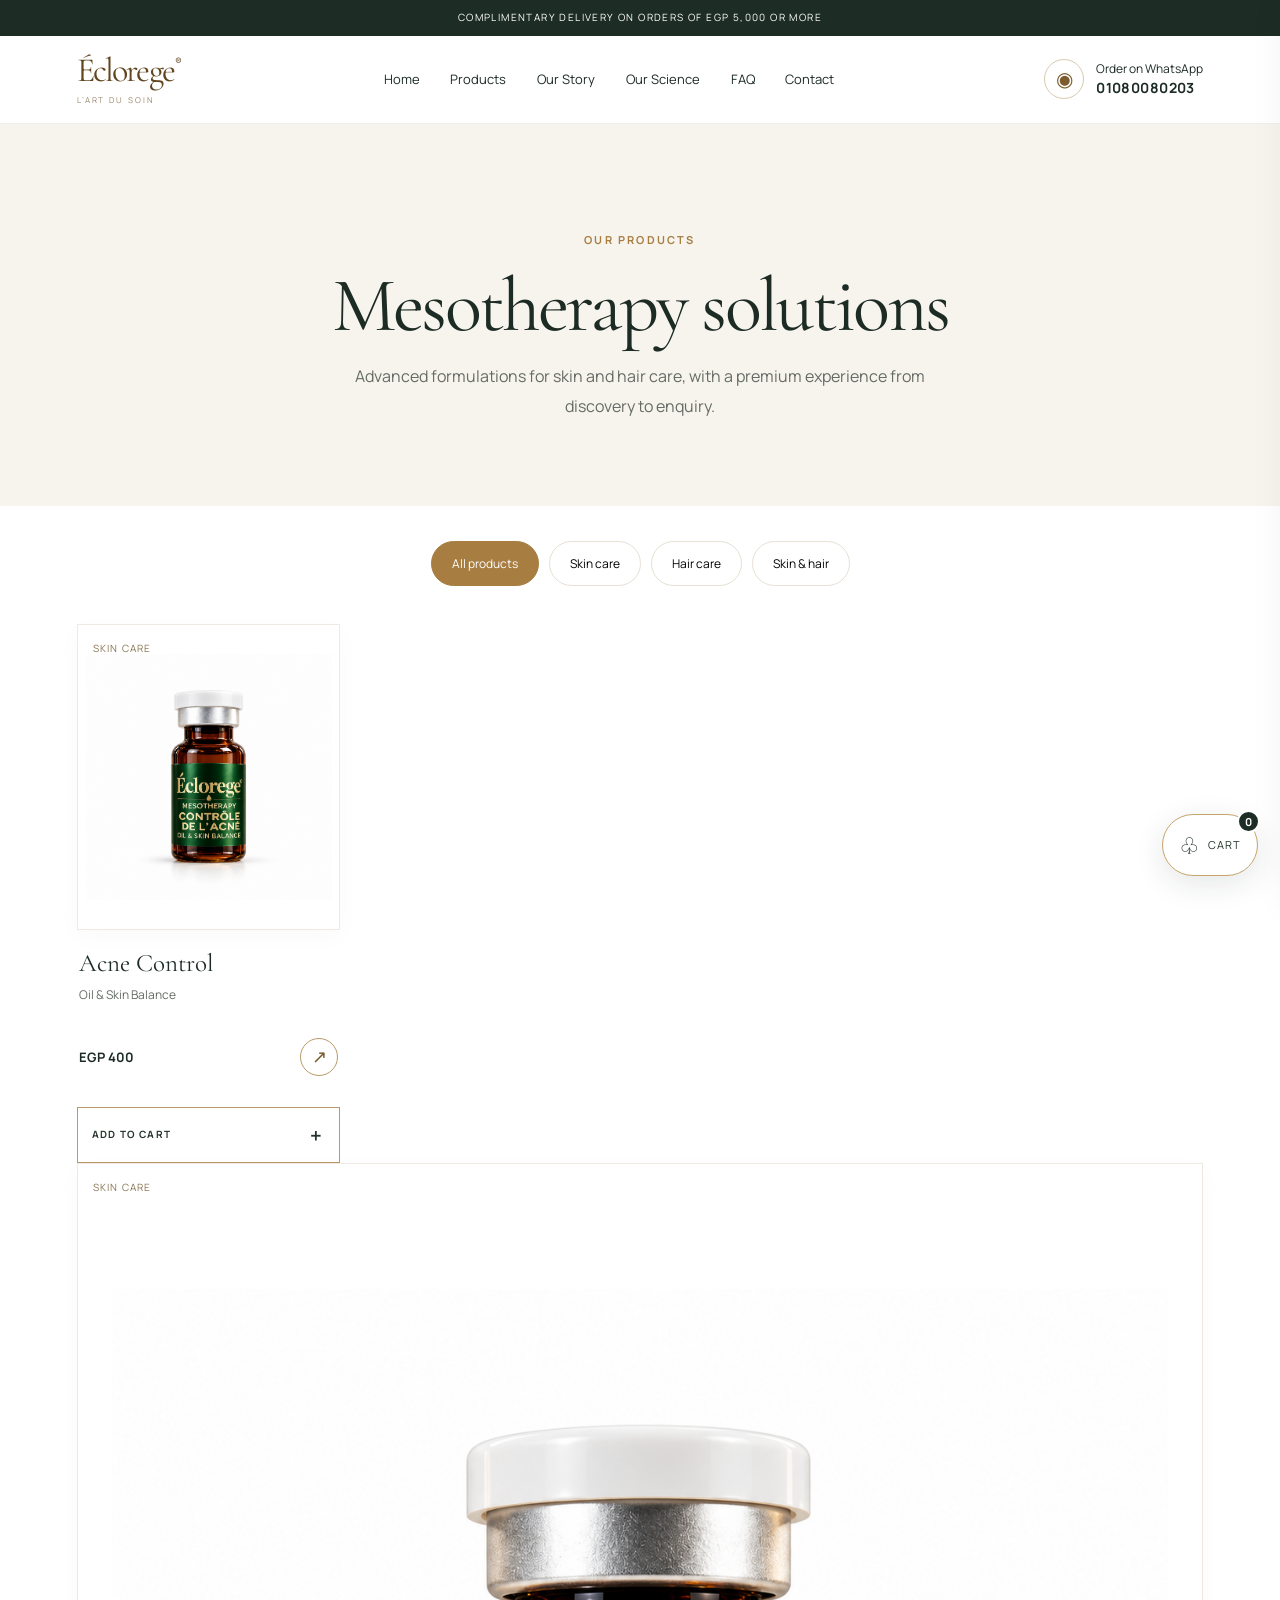
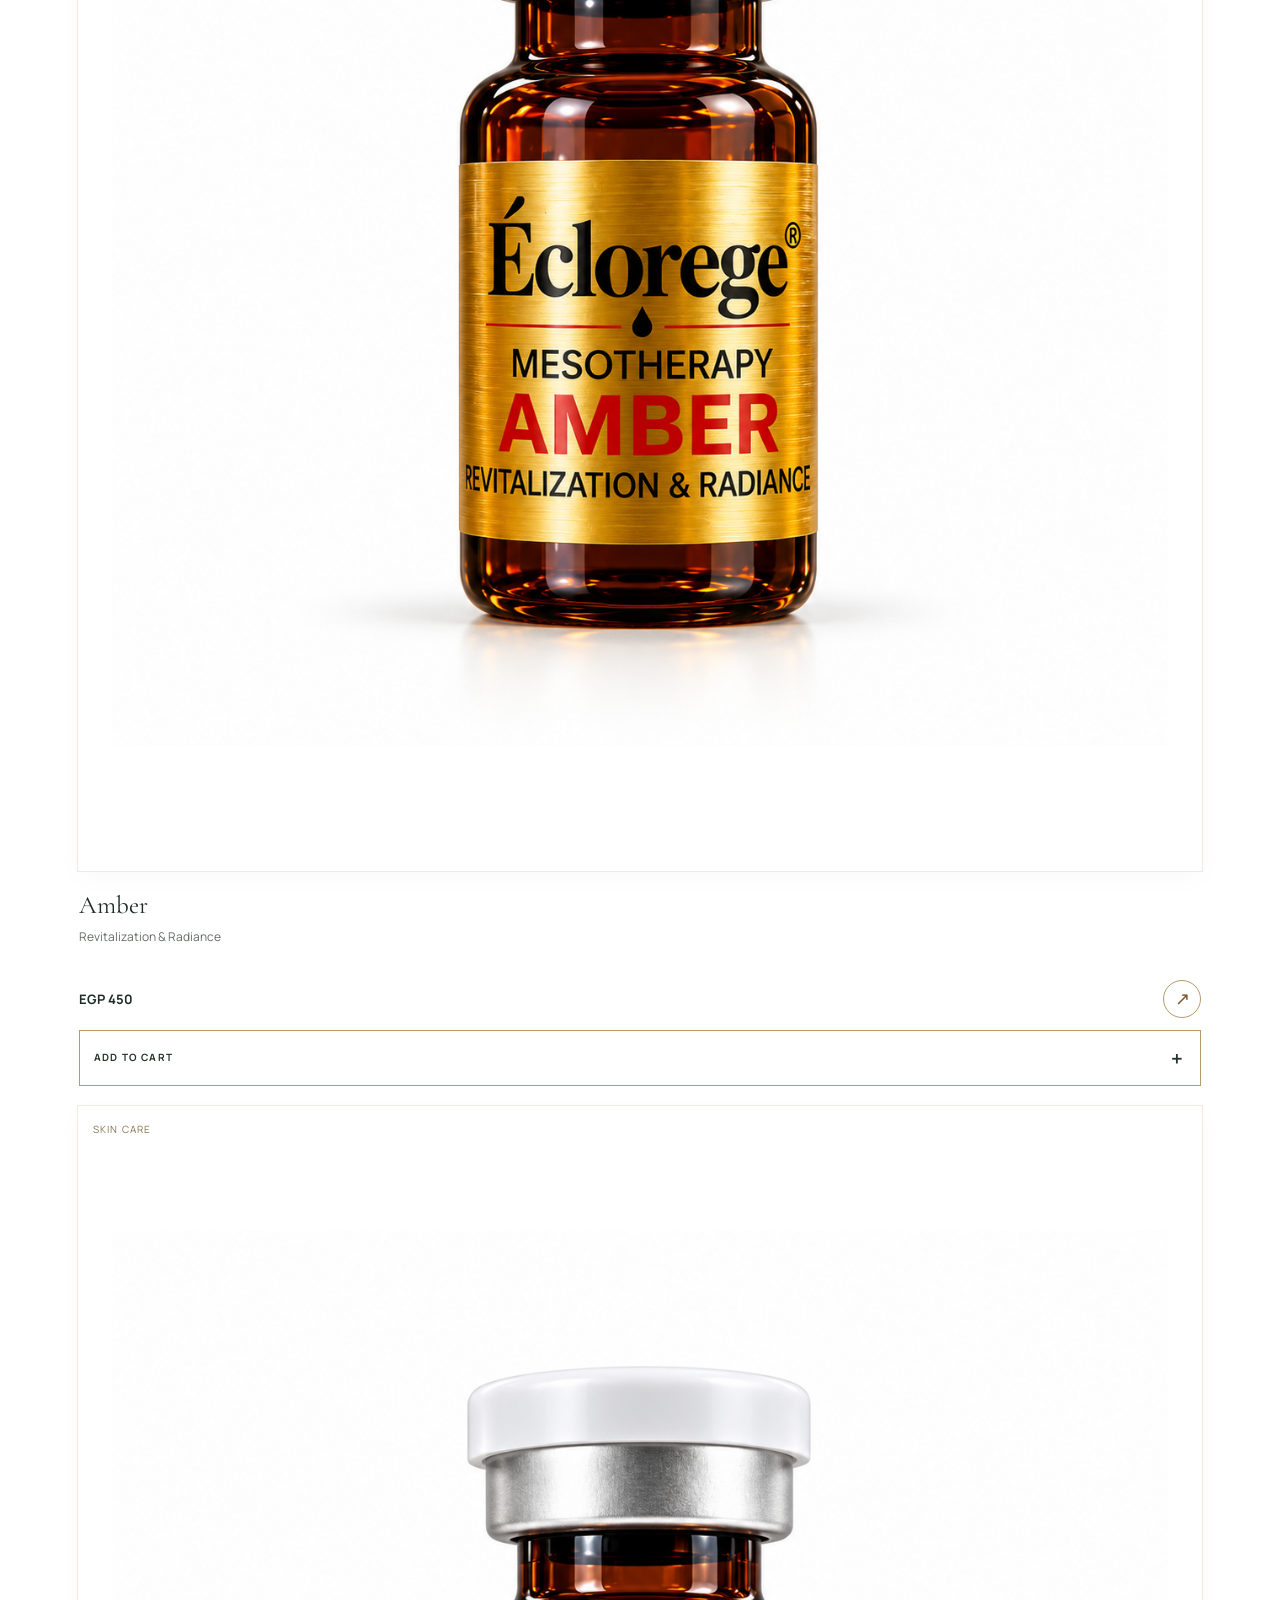
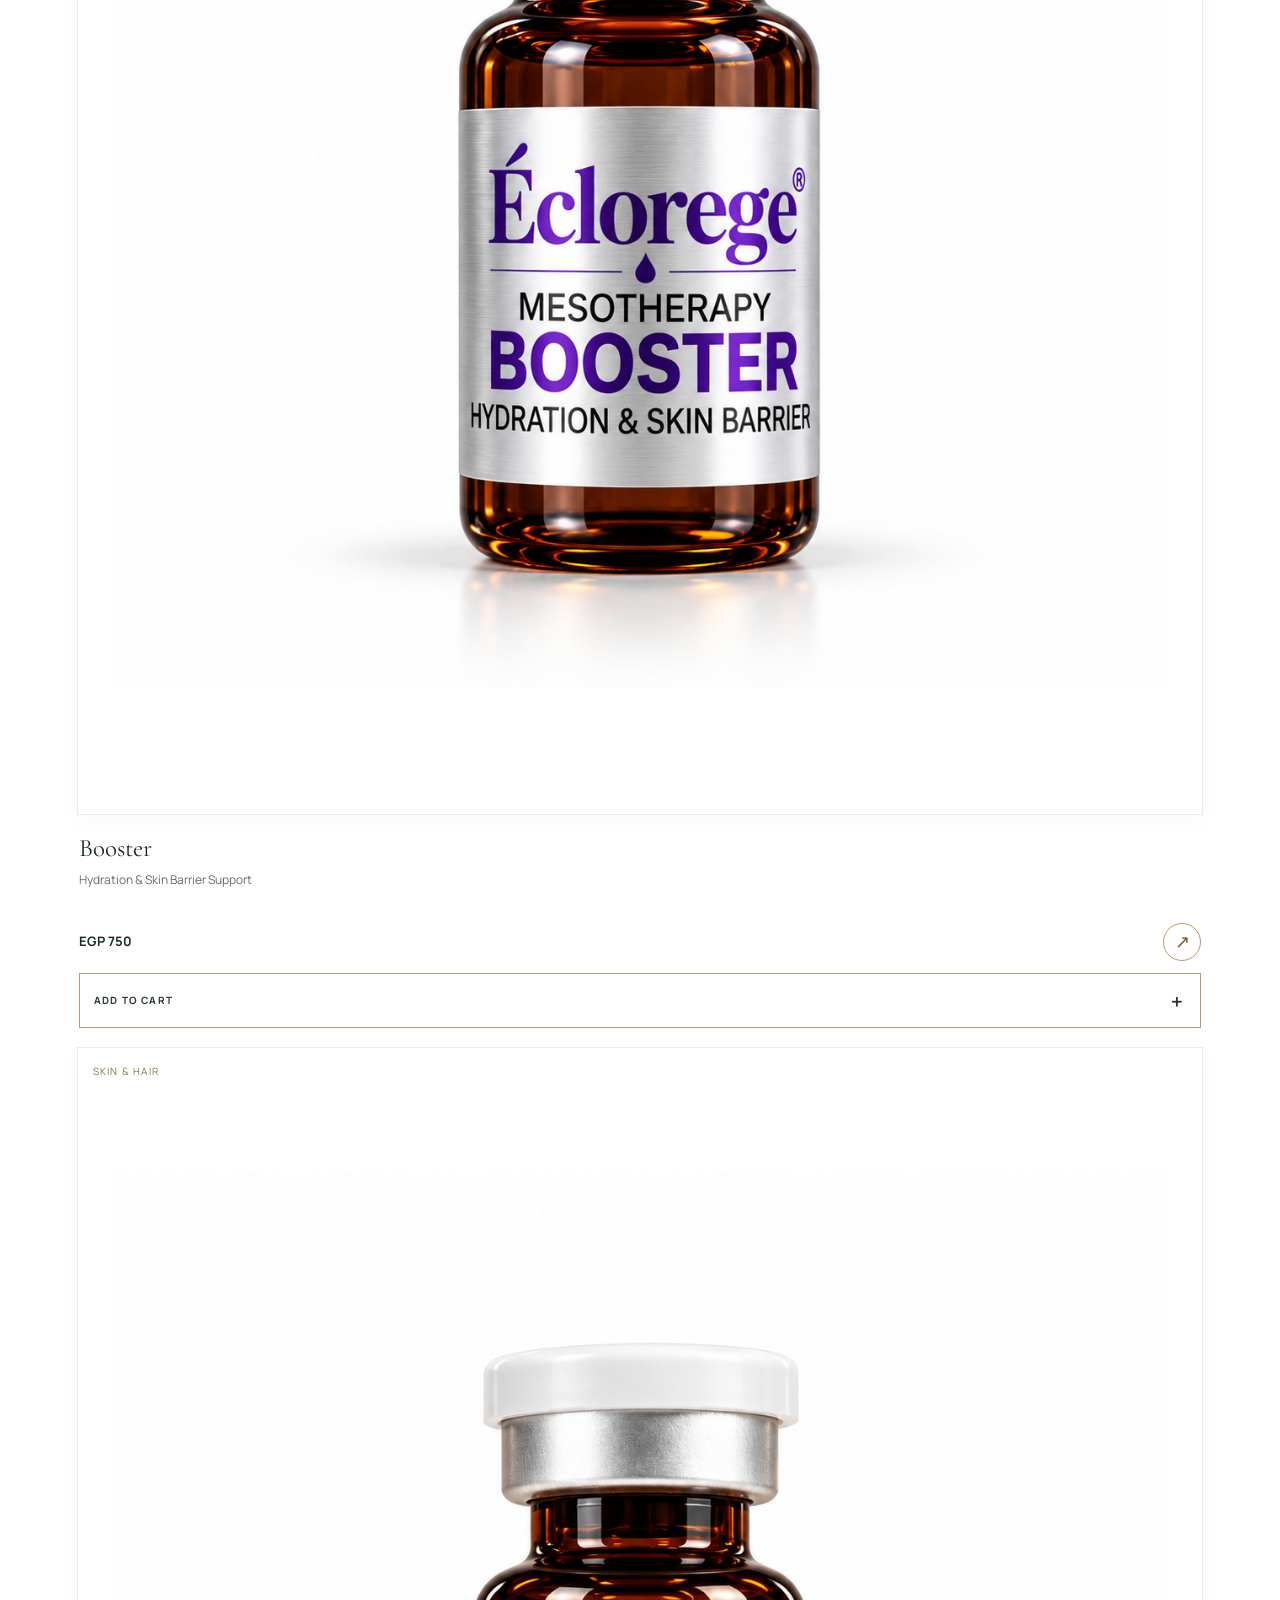
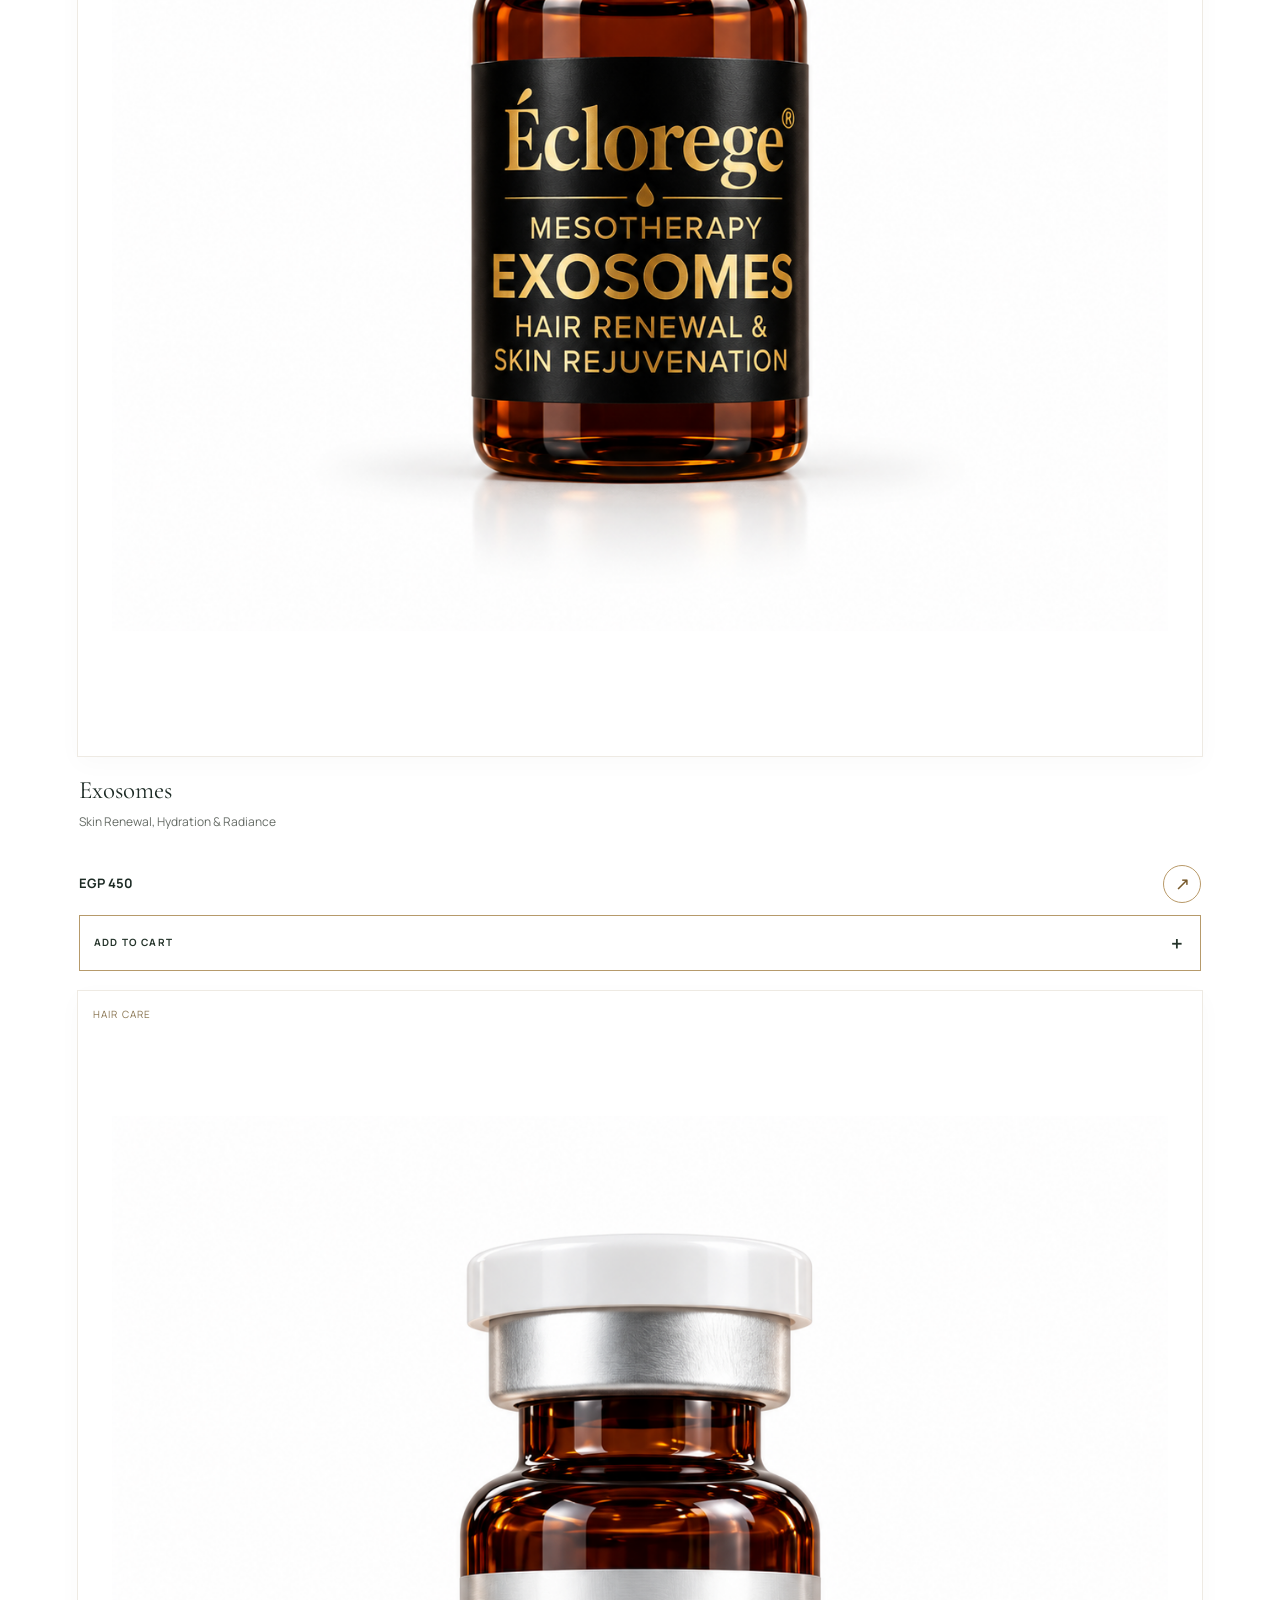
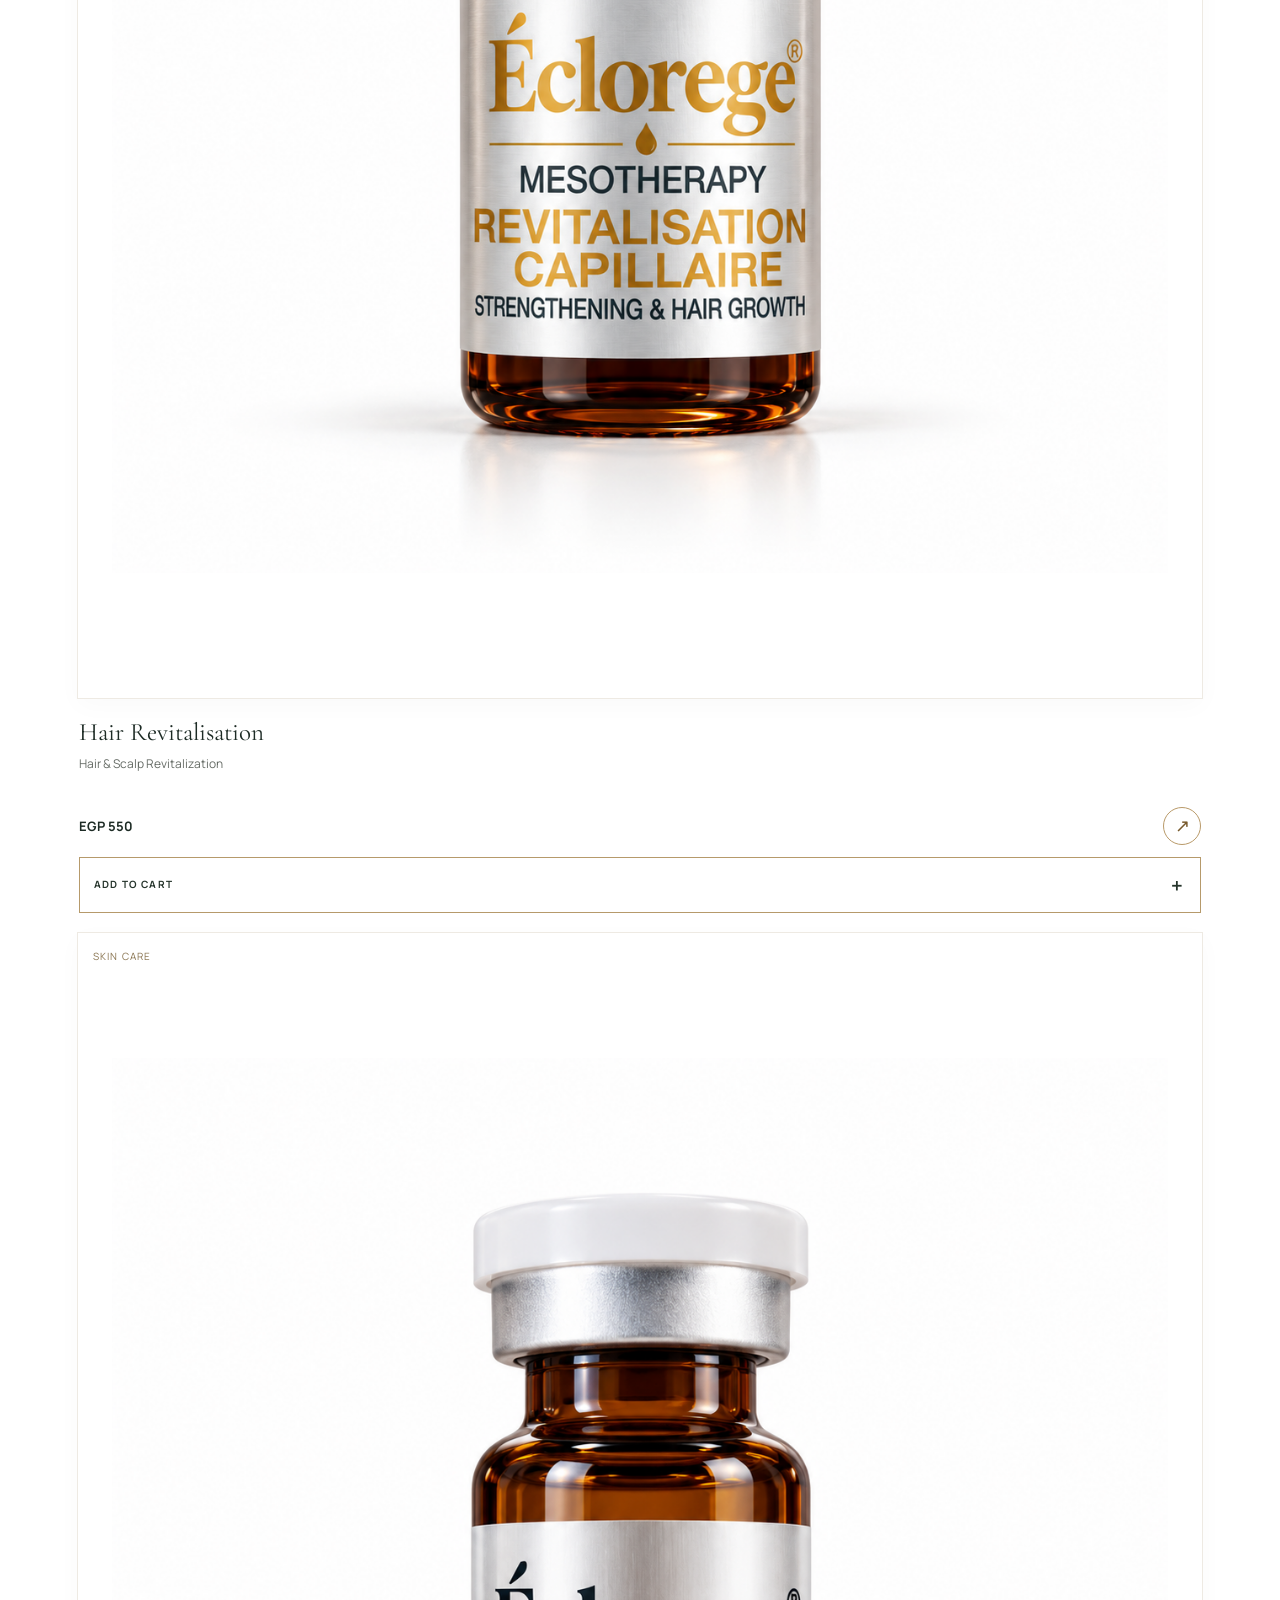
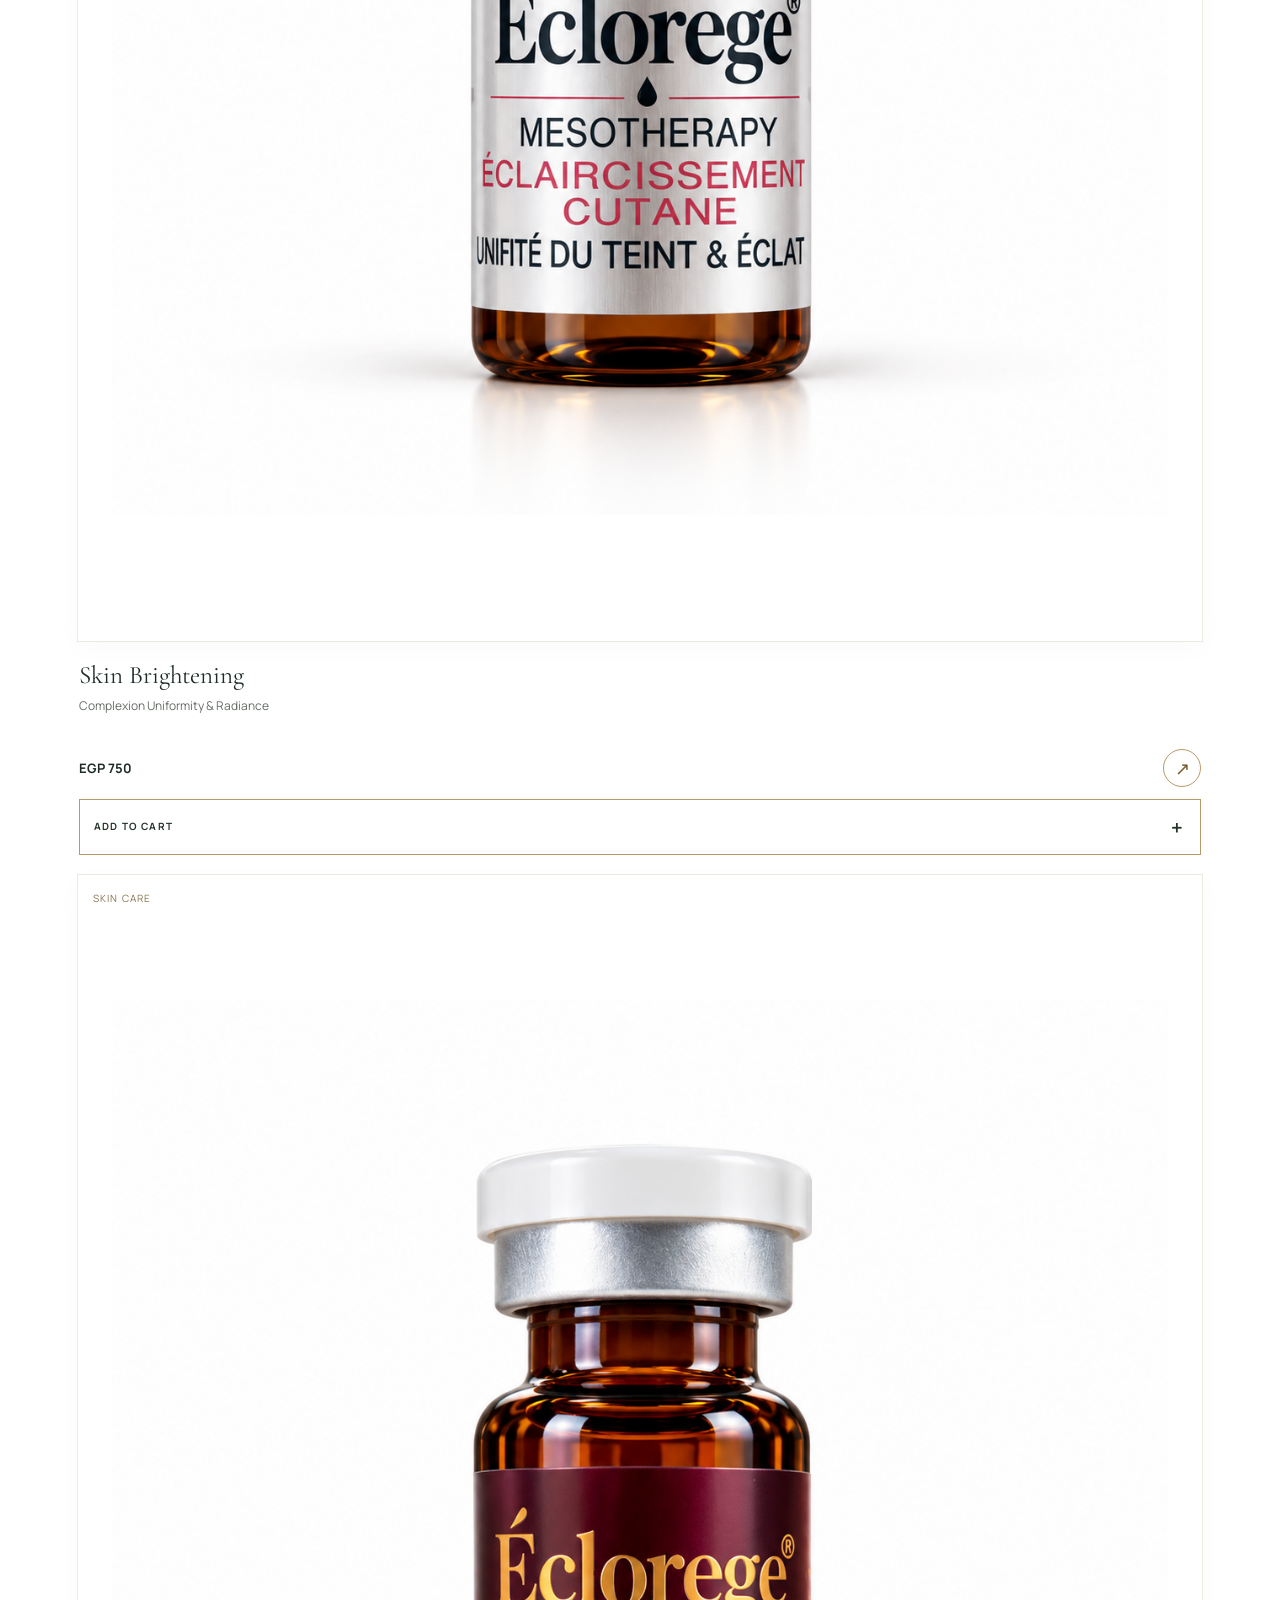
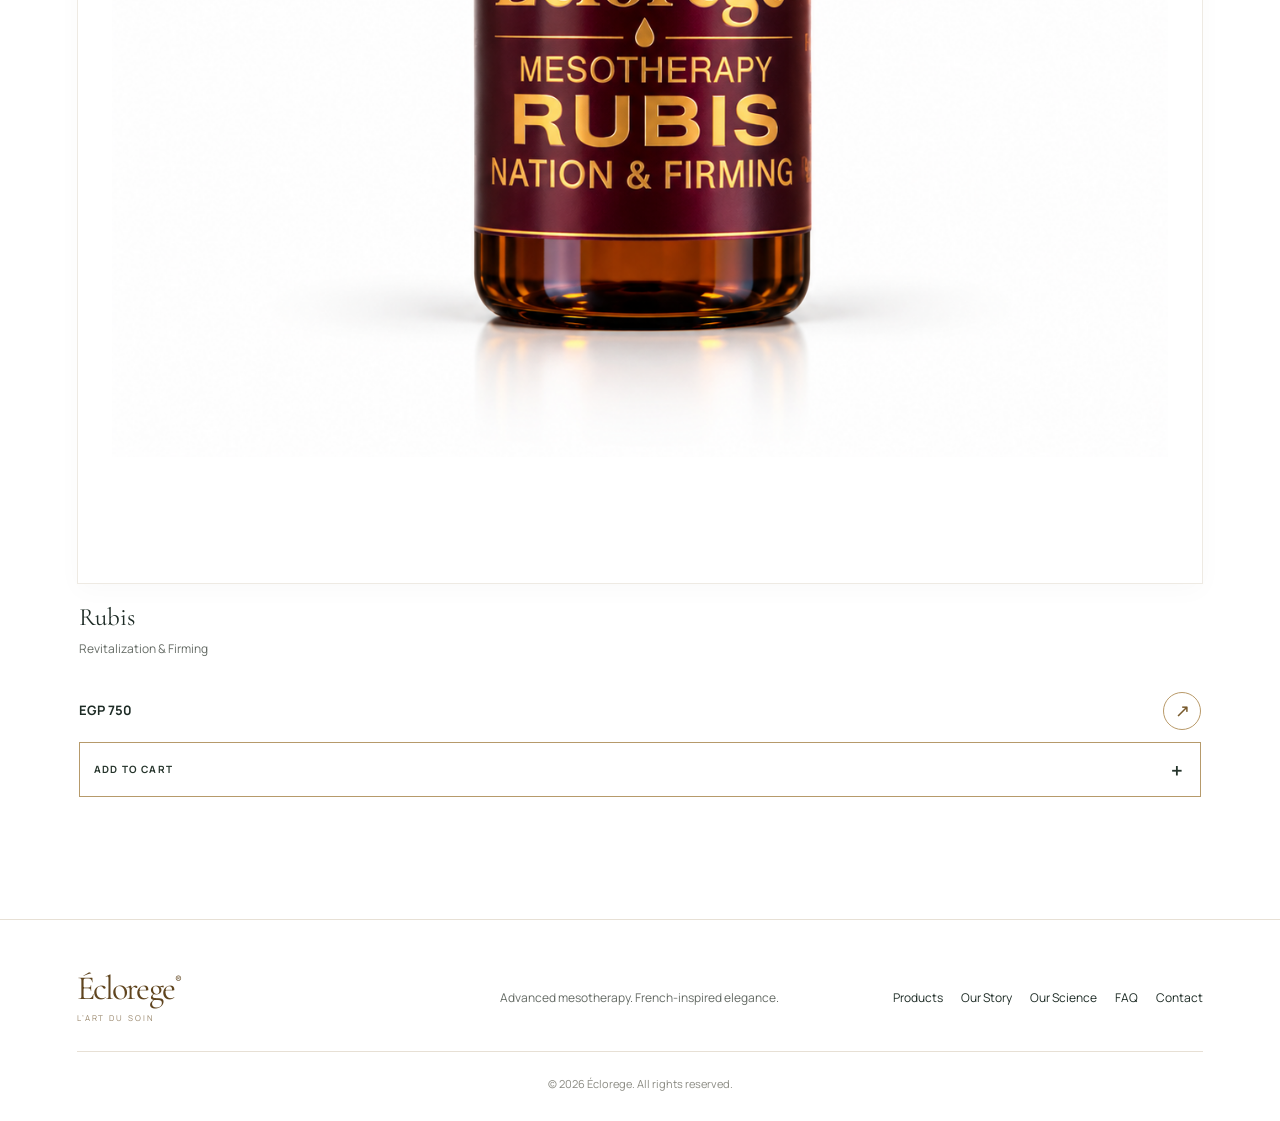
==== commit fb2f41e6: "Add files via upload" ====
--- a/collection.html
+++ b/collection.html
@@ -1,32 +1,8 @@
-<!doctype html><html lang="en"><head><meta charset="utf-8"><meta name="viewport" content="width=device-width,initial-scale=1"><title>Products | Éclorege</title><link rel="stylesheet" href="styles.css"></head><body><div class="announcement">Complimentary delivery on orders of EGP 5,000 or more</div><header class="site-header"><a class="wordmark" href="index.html" aria-label="Éclorege home">Éclorege<span>®</span><small>L’ART DU SOIN</small></a><button class="menu-toggle" aria-label="Open navigation" aria-expanded="false">☰</button><nav class="main-nav"><a href="index.html">Home</a><a href="collection.html">Products</a><a href="story.html">Our Story</a><a href="science.html">Our Science</a><a href="faq.html">FAQ</a><a href="contact.html">Contact</a></nav><a class="header-whatsapp" target="_blank" rel="noopener" href="https://wa.me/201080080203?text=Bonjour%20Éclorege%2C%20I%20would%20like%20to%20know%20more%20about%20your%20products."><span class="wa-icon">◉</span><span>Order on WhatsApp<strong>01080080203</strong></span></a></header><main><section class="page-hero"><span class="eyebrow">Our products</span><h1>Mesotherapy solutions</h1><p>Advanced formulations for skin and hair care, with a premium experience from discovery to enquiry.</p></section><section class="section" style="padding-top:45px"><div class="collection-tools"><button class="filter-btn active" data-filter="all">All products</button><button class="filter-btn" data-filter="SKIN CARE">Skin care</button><button class="filter-btn" data-filter="HAIR CARE">Hair care</button><button class="filter-btn" data-filter="SKIN & HAIR">Skin & hair</button></div><div class="product-grid"><article class="product-card" data-category="SKIN CARE"><a class="product-image" href="products/acne-control.html"><span class="product-tag">SKIN CARE</span><img src="assets/acne-control.png" alt="Éclorege Acne Control product vial on a white background" loading="lazy"></a><div class="product-meta"><h3><a class="product-title-link" href="products/acne-control.html">Acne Control</a></h3><p>Oil & Skin Balance</p><div class="product-bottom"><span class="price">EGP 400</span><a class="round-arrow" href="products/acne-control.html" aria-label="Discover Acne Control">↗</a></div></div><button class="add-cart-btn" type="button" data-add-cart data-id="acne-control" data-name="Acne Control" data-price="400" data-image="assets/acne-control.png">Add to Cart <span>＋</span></button></article><article class="product-card" data-category="SKIN CARE"><a class="product-image" href="products/amber.html"><span class="product-tag">SKIN CARE</span><img src="assets/amber.png" alt="Éclorege Amber product vial on a white background" loading="lazy"></a><div class="product-meta"><h3><a class="product-title-link" href="products/amber.html">Amber</a></h3><p>Revitalization & Radiance</p><div class="product-bottom"><span class="price">EGP 450</span><a class="round-arrow" href="products/amber.html" aria-label="Discover Amber">↗</a></div></div></article><article class="product-card" data-category="SKIN CARE"><a class="product-image" href="products/booster.html"><span class="product-tag">SKIN CARE</span><img src="assets/booster.png" alt="Éclorege Booster product vial on a white background" loading="lazy"></a><div class="product-meta"><h3><a class="product-title-link" href="products/booster.html">Booster</a></h3><p>Hydration & Skin Barrier Support</p><div class="product-bottom"><span class="price">EGP 750</span><a class="round-arrow" href="products/booster.html" aria-label="Discover Booster">↗</a></div></div></article><article class="product-card" data-category="SKIN & HAIR"><a class="product-image" href="products/exosomes.html"><span class="product-tag">SKIN & HAIR</span><img src="assets/exosomes.png" alt="Éclorege Exosomes product vial on a white background" loading="lazy"></a><div class="product-meta"><h3><a class="product-title-link" href="products/exosomes.html">Exosomes</a></h3><p>Skin Renewal, Hydration & Radiance</p><div class="product-bottom"><span class="price">EGP 450</span><a class="round-arrow" href="products/exosomes.html" aria-label="Discover Exosomes">↗</a></div></div></article><article class="product-card" data-category="HAIR CARE"><a class="product-image" href="products/hair-revitalisation.html"><span class="product-tag">HAIR CARE</span><img src="assets/hair-revitalisation.png" alt="Éclorege Hair Revitalisation product vial on a white background" loading="lazy"></a><div class="product-meta"><h3><a class="product-title-link" href="products/hair-revitalisation.html">Hair Revitalisation</a></h3><p>Hair & Scalp Revitalization</p><div class="product-bottom"><span class="price">EGP 550</span><a class="round-arrow" href="products/hair-revitalisation.html" aria-label="Discover Hair Revitalisation">↗</a></div></div></article><article class="product-card" data-category="SKIN CARE"><a class="product-image" href="products/eclaircissement-cutane.html"><span class="product-tag">SKIN CARE</span><img src="assets/eclaircissement-cutané.png" alt="Éclorege Skin Brightening product vial on a white background" loading="lazy"></a><div class="product-meta"><h3><a class="product-title-link" href="products/eclaircissement-cutane.html">Skin Brightening</a></h3><p>Complexion Uniformity & Radiance</p><div class="product-bottom"><span class="price">Price on request</span><a class="round-arrow" href="products/eclaircissement-cutane.html" aria-label="Discover Skin Brightening">↗</a></div></div></article><article class="product-card" data-category="SKIN CARE"><a class="product-image" href="products/rubis.html"><span class="product-tag">SKIN CARE</span><img src="assets/rubis.png" alt="Éclorege Rubis product vial on a white background" loading="lazy"></a><div class="product-meta"><h3><a class="product-title-link" href="products/rubis.html">Rubis</a></h3><p>Revitalization & Firming</p><div class="product-bottom"><span class="price">Price on request</span><a class="round-arrow" href="products/rubis.html" aria-label="Discover Rubis">↗</a></div></div></article></div></section></main><footer class="site-footer"><a class="wordmark" href="index.html">Éclorege<span>®</span><small>L’ART DU SOIN</small></a><p>Advanced mesotherapy. French-inspired elegance.</p><div class="footer-links"><a href="collection.html">Products</a><a href="story.html">Our Story</a><a href="science.html">Our Science</a><a href="faq.html">FAQ</a><a href="contact.html">Contact</a></div><small>© 2026 Éclorege. All rights reserved.</small></footer><script src="app.js"></script>
-<button class="cart-fab" type="button" aria-label="Open shopping cart" data-cart-open>
-  <span class="cart-bag">♧</span><span class="cart-fab-label">Cart</span><b class="cart-count" data-cart-count>0</b>
-</button>
+<!doctype html><html lang="en"><head><meta charset="utf-8"><meta name="viewport" content="width=device-width,initial-scale=1"><title>Products | Éclorege</title><link rel="stylesheet" href="styles.css"></head><body><div class="announcement">Complimentary delivery on orders of EGP 5,000 or more</div><header class="site-header"><a class="wordmark" href="index.html" aria-label="Éclorege home">Éclorege<span>®</span><small>L’ART DU SOIN</small></a><button class="menu-toggle" aria-label="Open navigation" aria-expanded="false">☰</button><nav class="main-nav"><a href="index.html">Home</a><a href="collection.html">Products</a><a href="story.html">Our Story</a><a href="science.html">Our Science</a><a href="faq.html">FAQ</a><a href="contact.html">Contact</a></nav><a class="header-whatsapp" target="_blank" rel="noopener" href="https://wa.me/201080080203?text=Bonjour%20Éclorege%2C%20I%20would%20like%20to%20know%20more%20about%20your%20products."><span class="wa-icon">◉</span><span>Order on WhatsApp<strong>01080080203</strong></span></a></header><main><section class="page-hero"><span class="eyebrow">Our products</span><h1>Mesotherapy solutions</h1><p>Advanced formulations for skin and hair care, with a premium experience from discovery to enquiry.</p></section><section class="section" style="padding-top:45px"><div class="collection-tools"><button class="filter-btn active" data-filter="all">All products</button><button class="filter-btn" data-filter="SKIN CARE">Skin care</button><button class="filter-btn" data-filter="HAIR CARE">Hair care</button><button class="filter-btn" data-filter="SKIN & HAIR">Skin & hair</button></div><div class="product-grid"><article class="product-card" data-category="SKIN CARE"><a class="product-image" href="products/acne-control.html"><span class="product-tag">SKIN CARE</span><img src="assets/acne-control.png" alt="Éclorege Acne Control product vial on a white background" loading="lazy"></a><div class="product-meta"><h3><a class="product-title-link" href="products/acne-control.html">Acne Control</a></h3><p>Oil & Skin Balance</p><div class="product-bottom"><span class="price">EGP 400</span><a class="round-arrow" href="products/acne-control.html" aria-label="Discover Acne Control">↗</a></div></div><button class="add-cart-btn" type="button" data-add-cart data-id="acne-control" data-name="Acne Control" data-price="400" data-image="assets/acne-control.png">Add to Cart <span>＋</span></button></div></article><article class="product-card" data-category="SKIN CARE"><a class="product-image" href="products/amber.html"><span class="product-tag">SKIN CARE</span><img src="assets/amber.png" alt="Éclorege Amber product vial on a white background" loading="lazy"></a><div class="product-meta"><h3><a class="product-title-link" href="products/amber.html">Amber</a></h3><p>Revitalization & Radiance</p><div class="product-bottom"><span class="price">EGP 450</span><a class="round-arrow" href="products/amber.html" aria-label="Discover Amber">↗</a></div><button class="add-cart-btn" type="button" data-add-cart data-id="amber" data-name="Amber" data-price="450" data-image="assets/amber.png">Add to Cart <span>＋</span></button></div></article><article class="product-card" data-category="SKIN CARE"><a class="product-image" href="products/booster.html"><span class="product-tag">SKIN CARE</span><img src="assets/booster.png" alt="Éclorege Booster product vial on a white background" loading="lazy"></a><div class="product-meta"><h3><a class="product-title-link" href="products/booster.html">Booster</a></h3><p>Hydration & Skin Barrier Support</p><div class="product-bottom"><span class="price">EGP 750</span><a class="round-arrow" href="products/booster.html" aria-label="Discover Booster">↗</a></div><button class="add-cart-btn" type="button" data-add-cart data-id="booster" data-name="Booster" data-price="750" data-image="assets/booster.png">Add to Cart <span>＋</span></button></div></article><article class="product-card" data-category="SKIN & HAIR"><a class="product-image" href="products/exosomes.html"><span class="product-tag">SKIN & HAIR</span><img src="assets/exosomes.png" alt="Éclorege Exosomes product vial on a white background" loading="lazy"></a><div class="product-meta"><h3><a class="product-title-link" href="products/exosomes.html">Exosomes</a></h3><p>Skin Renewal, Hydration & Radiance</p><div class="product-bottom"><span class="price">EGP 450</span><a class="round-arrow" href="products/exosomes.html" aria-label="Discover Exosomes">↗</a></div><button class="add-cart-btn" type="button" data-add-cart data-id="exosomes" data-name="Exosomes" data-price="450" data-image="assets/exosomes.png">Add to Cart <span>＋</span></button></div></article><article class="product-card" data-category="HAIR CARE"><a class="product-image" href="products/hair-revitalisation.html"><span class="product-tag">HAIR CARE</span><img src="assets/hair-revitalisation.png" alt="Éclorege Hair Revitalisation product vial on a white background" loading="lazy"></a><div class="product-meta"><h3><a class="product-title-link" href="products/hair-revitalisation.html">Hair Revitalisation</a></h3><p>Hair & Scalp Revitalization</p><div class="product-bottom"><span class="price">EGP 550</span><a class="round-arrow" href="products/hair-revitalisation.html" aria-label="Discover Hair Revitalisation">↗</a></div><button class="add-cart-btn" type="button" data-add-cart data-id="hair-revitalisation" data-name="Hair Revitalisation" data-price="550" data-image="assets/hair-revitalisation.png">Add to Cart <span>＋</span></button></div></article><article class="product-card" data-category="SKIN CARE"><a class="product-image" href="products/eclaircissement-cutane.html"><span class="product-tag">SKIN CARE</span><img src="assets/eclaircissement-cutané.png" alt="Éclorege Skin Brightening product vial on a white background" loading="lazy"></a><div class="product-meta"><h3><a class="product-title-link" href="products/eclaircissement-cutane.html">Skin Brightening</a></h3><p>Complexion Uniformity & Radiance</p><div class="product-bottom"><span class="price">EGP 750</span><a class="round-arrow" href="products/eclaircissement-cutane.html" aria-label="Discover Skin Brightening">↗</a></div><button class="add-cart-btn" type="button" data-add-cart data-id="eclaircissement-cutane" data-name="Skin Brightening" data-price="750" data-image="assets/eclaircissement-cutané.png">Add to Cart <span>＋</span></button></div></article><article class="product-card" data-category="SKIN CARE"><a class="product-image" href="products/rubis.html"><span class="product-tag">SKIN CARE</span><img src="assets/rubis.png" alt="Éclorege Rubis product vial on a white background" loading="lazy"></a><div class="product-meta"><h3><a class="product-title-link" href="products/rubis.html">Rubis</a></h3><p>Revitalization & Firming</p><div class="product-bottom"><span class="price">EGP 750</span><a class="round-arrow" href="products/rubis.html" aria-label="Discover Rubis">↗</a></div><button class="add-cart-btn" type="button" data-add-cart data-id="rubis" data-name="Rubis" data-price="750" data-image="assets/rubis.png">Add to Cart <span>＋</span></button></div></article></div></section></main><footer class="site-footer"><a class="wordmark" href="index.html">Éclorege<span>®</span><small>L’ART DU SOIN</small></a><p>Advanced mesotherapy. French-inspired elegance.</p><div class="footer-links"><a href="collection.html">Products</a><a href="story.html">Our Story</a><a href="science.html">Our Science</a><a href="faq.html">FAQ</a><a href="contact.html">Contact</a></div><small>© 2026 Éclorege. All rights reserved.</small></footer><script src="app.js"></script>
+<button class="cart-fab" type="button" aria-label="Open shopping cart" data-cart-open><span class="cart-bag">♧</span><span class="cart-fab-label">Cart</span><b class="cart-count" data-cart-count>0</b></button>
 <div class="cart-backdrop" data-cart-close></div>
-<aside class="cart-drawer" aria-label="Shopping cart" aria-hidden="true">
-  <div class="cart-head"><div><span class="cart-kicker">ÉCLOREGE</span><h2>Your selection</h2></div><button class="cart-close" type="button" aria-label="Close cart" data-cart-close>×</button></div>
-  <div class="cart-items" data-cart-items><div class="cart-empty">Your selection will appear here.<br><span>Add a product to begin.</span></div></div>
-  <div class="cart-summary">
-    <div class="cart-subtotal"><span>Subtotal</span><strong data-cart-total>EGP 0</strong></div>
-    <p>Delivery fees, if applicable, will be confirmed on WhatsApp.</p>
-    <button type="button" class="btn btn-gold cart-checkout" data-cart-checkout>Continue to checkout <span>→</span></button>
-    <button type="button" class="cart-continue" data-cart-close>Continue shopping</button>
-  </div>
-</aside>
-<div class="checkout-modal" data-checkout-modal aria-hidden="true">
-  <div class="checkout-card"><button class="cart-close checkout-x" type="button" data-checkout-close aria-label="Close checkout">×</button>
-    <span class="cart-kicker">ÉCLOREGE</span><h2>Delivery details</h2><p>Complete your details to prepare your WhatsApp order.</p>
-    <form data-checkout-form>
-      <label>Full name<input name="name" required autocomplete="name" placeholder="Your full name"></label>
-      <div class="checkout-row"><label>Mobile number<input name="phone" required type="tel" autocomplete="tel" placeholder="01xxxxxxxxx"></label><label>Governorate<input name="governorate" required placeholder="e.g. Cairo"></label></div>
-      <label>Area / district<input name="area" required placeholder="Area or district"></label>
-      <label>Full address<textarea name="address" required rows="3" placeholder="Street, building, floor, apartment..."></textarea></label>
-      <label>Additional notes <span class="optional">(optional)</span><textarea name="notes" rows="2" placeholder="Landmark or delivery notes"></textarea></label>
-      <div class="checkout-total"><span>Order subtotal</span><strong data-checkout-total>EGP 0</strong></div>
-      <button class="btn btn-gold checkout-submit" type="submit">Send order via WhatsApp <span>↗</span></button>
-    </form>
-  </div>
-</div>
+<aside class="cart-drawer" aria-label="Shopping cart" aria-hidden="true"><div class="cart-head"><div><span class="cart-kicker">ÉCLOREGE</span><h2>Your selection</h2></div><button class="cart-close" type="button" aria-label="Close cart" data-cart-close>×</button></div><div class="cart-items" data-cart-items><div class="cart-empty">Your selection will appear here.<br><span>Add a product to begin.</span></div></div><div class="cart-summary"><div class="cart-subtotal"><span>Subtotal</span><strong data-cart-total>EGP 0</strong></div><p>Delivery fees, if applicable, will be confirmed on WhatsApp.</p><button type="button" class="btn btn-gold cart-checkout" data-cart-checkout>Continue to checkout <span>→</span></button><button type="button" class="cart-continue" data-cart-close>Continue shopping</button></div></aside>
+<div class="checkout-modal" data-checkout-modal aria-hidden="true"><div class="checkout-card"><button class="cart-close checkout-x" type="button" data-checkout-close aria-label="Close checkout">×</button><span class="cart-kicker">ÉCLOREGE</span><h2>Delivery details</h2><p>Complete your details to prepare your WhatsApp order.</p><form data-checkout-form><label>Full name<input name="name" required autocomplete="name" placeholder="Your full name"></label><div class="checkout-row"><label>Mobile number<input name="phone" required type="tel" autocomplete="tel" placeholder="01xxxxxxxxx"></label><label>Governorate<input name="governorate" required placeholder="e.g. Cairo"></label></div><label>Area / district<input name="area" required placeholder="Area or district"></label><label>Full address<textarea name="address" required rows="3" placeholder="Street, building, floor, apartment..."></textarea></label><label>Additional notes <span class="optional">(optional)</span><textarea name="notes" rows="2" placeholder="Landmark or delivery notes"></textarea></label><div class="checkout-total"><span>Order subtotal</span><strong data-checkout-total>EGP 0</strong></div><button class="btn btn-gold checkout-submit" type="submit">Send order via WhatsApp <span>↗</span></button></form></div></div>
 
 <script src="cart.js"></script>
 </body></html>
--- a/styles.css
+++ b/styles.css
@@ -147,11 +147,8 @@
 @media (min-width: 1100px) { .product-grid { grid-template-columns: repeat(4, minmax(0, 1fr)); } }
 
 
-/* Shopping cart and WhatsApp checkout */
-.cart-fab{position:fixed;right:22px;bottom:24px;z-index:70;border:1px solid #c6a46c;background:#fff;color:#24342b;min-width:72px;height:62px;border-radius:40px;display:flex;align-items:center;justify-content:center;gap:8px;padding:0 16px;box-shadow:0 8px 30px #1d28231c;cursor:pointer}
-.cart-bag{font-size:23px}.cart-fab-label{font-size:11px;letter-spacing:.08em;text-transform:uppercase}.cart-count{position:absolute;top:-5px;right:-3px;background:#1d2d26;color:white;border:2px solid white;border-radius:20px;min-width:23px;height:23px;display:grid;place-items:center;font-size:11px;padding:0 5px}
+/* Éclorege shopping cart */
+.add-cart-btn{display:flex;align-items:center;justify-content:space-between;gap:12px;width:100%;border:1px solid #b69a6b;background:#fff;color:#25342b;padding:12px 14px;margin-top:12px;font-size:10px;font-weight:700;letter-spacing:.12em;text-transform:uppercase;cursor:pointer;transition:background .2s,color .2s}.add-cart-btn:hover{background:#1d2d26;color:#fff}.add-cart-btn span{font-size:17px}.product-add-cart{max-width:290px;margin-top:18px}
+.cart-fab{position:fixed;right:22px;bottom:24px;z-index:70;border:1px solid #c6a46c;background:#fff;color:#24342b;min-width:72px;height:62px;border-radius:40px;display:flex;align-items:center;justify-content:center;gap:8px;padding:0 16px;box-shadow:0 8px 30px #1d28231c;cursor:pointer}.cart-bag{font-size:23px}.cart-fab-label{font-size:11px;letter-spacing:.08em;text-transform:uppercase}.cart-count{position:absolute;top:-5px;right:-3px;background:#1d2d26;color:white;border:2px solid white;border-radius:20px;min-width:23px;height:23px;display:grid;place-items:center;font-size:11px;padding:0 5px}
 .cart-backdrop{position:fixed;inset:0;background:#111b16a6;z-index:79;opacity:0;visibility:hidden;transition:.25s}.cart-drawer{position:fixed;z-index:80;right:0;top:0;height:100dvh;width:min(440px,100%);background:#fff;box-shadow:-12px 0 40px #00000014;transform:translateX(105%);transition:transform .3s ease;display:flex;flex-direction:column;padding:26px 24px 22px}.cart-open .cart-backdrop{opacity:1;visibility:visible}.cart-open .cart-drawer{transform:translateX(0)}.cart-head{display:flex;align-items:flex-start;justify-content:space-between;border-bottom:1px solid #e8e2d7;padding-bottom:20px}.cart-kicker{font-size:9px;letter-spacing:.22em;color:#a47d45;font-weight:700}.cart-head h2,.checkout-card h2{font:400 34px/1.1 Georgia,serif;margin:7px 0 0}.cart-close{border:1px solid #e8e2d7;background:#fff;width:38px;height:38px;border-radius:50%;font-size:26px;line-height:1;cursor:pointer;color:#27342d}.cart-items{overflow:auto;flex:1;padding:10px 0}.cart-empty{text-align:center;color:#73766f;padding:55px 10px;font-family:Georgia,serif;font-size:20px}.cart-empty span{font:12px Arial,sans-serif}.cart-line{display:grid;grid-template-columns:76px 1fr auto;gap:13px;padding:16px 0;border-bottom:1px solid #eeeae3;align-items:start}.cart-line img{width:76px;height:90px;object-fit:contain;border:1px solid #eeeae3;background:#fff}.cart-line h3{font:400 20px/1.2 Georgia,serif;margin:3px 0 6px}.cart-line-price{font-size:12px;color:#73766f}.cart-line-total{font-weight:700;font-size:13px;white-space:nowrap}.cart-qty{display:flex;align-items:center;gap:12px;margin-top:12px}.cart-qty button{width:27px;height:27px;background:#fff;border:1px solid #d9d1c3;border-radius:50%;cursor:pointer}.cart-remove{border:0;background:none;color:#8a7960;text-decoration:underline;font-size:11px;margin-top:7px;cursor:pointer}.cart-summary{border-top:1px solid #e8e2d7;padding-top:17px}.cart-subtotal,.checkout-total{display:flex;justify-content:space-between;align-items:center;font-size:14px}.cart-subtotal strong,.checkout-total strong{font-size:20px}.cart-summary p{font-size:11px;color:#73766f;margin:8px 0 16px}.cart-checkout{width:100%;justify-content:space-between;cursor:pointer}.cart-continue{display:block;margin:12px auto 0;border:0;background:none;text-decoration:underline;color:#73766f;cursor:pointer;font-size:12px}.checkout-modal{position:fixed;inset:0;z-index:90;background:#111b16a8;display:flex;align-items:center;justify-content:center;padding:18px;opacity:0;visibility:hidden;transition:.2s}.checkout-modal.checkout-visible{opacity:1;visibility:visible}.checkout-card{position:relative;background:#fff;width:min(560px,100%);max-height:92dvh;overflow:auto;padding:30px clamp(20px,5vw,38px);box-shadow:0 20px 70px #0002}.checkout-x{position:absolute;right:18px;top:18px}.checkout-card h2{margin:10px 0}.checkout-card>p{color:#73766f;font-size:12px;margin:0 0 22px}.checkout-card form{display:grid;gap:13px}.checkout-card label{display:grid;gap:6px;font-size:11px;font-weight:700;letter-spacing:.03em}.checkout-card input,.checkout-card textarea{font:13px Arial,sans-serif;border:1px solid #ded8ce;padding:12px;background:#fff;border-radius:0;width:100%;color:#1d2823}.checkout-card input:focus,.checkout-card textarea:focus{outline:1px solid #a47d45;border-color:#a47d45}.checkout-row{display:grid;grid-template-columns:1fr 1fr;gap:12px}.optional{font-weight:400;color:#73766f}.checkout-total{border-top:1px solid #e8e2d7;padding-top:14px;margin-top:3px}.checkout-submit{width:100%;justify-content:space-between;cursor:pointer}.cart-open{overflow:hidden}
-@media(min-width:1100px){.cart-fab{right:28px;bottom:28px}}
 @media(max-width:600px){.cart-fab{right:14px;bottom:16px;height:54px;min-width:58px;padding:0 13px}.cart-fab-label{display:none}.cart-drawer{padding:22px 18px 18px}.cart-line{grid-template-columns:66px 1fr auto;gap:10px}.cart-line img{width:66px;height:80px}.checkout-row{grid-template-columns:1fr}.checkout-card{padding-top:34px}}
-
-.add-cart-btn{display:flex;align-items:center;justify-content:space-between;gap:12px;width:100%;border:1px solid #b69a6b;background:#fff;color:#25342b;padding:12px 14px;margin-top:12px;font-size:10px;font-weight:700;letter-spacing:.12em;text-transform:uppercase;cursor:pointer;transition:background .2s,color .2s}.add-cart-btn:hover{background:#1d2d26;color:#fff}.add-cart-btn span{font-size:17px}.product-add-cart{max-width:290px;margin-top:18px}.product-card .add-cart-btn{margin-bottom:6px}
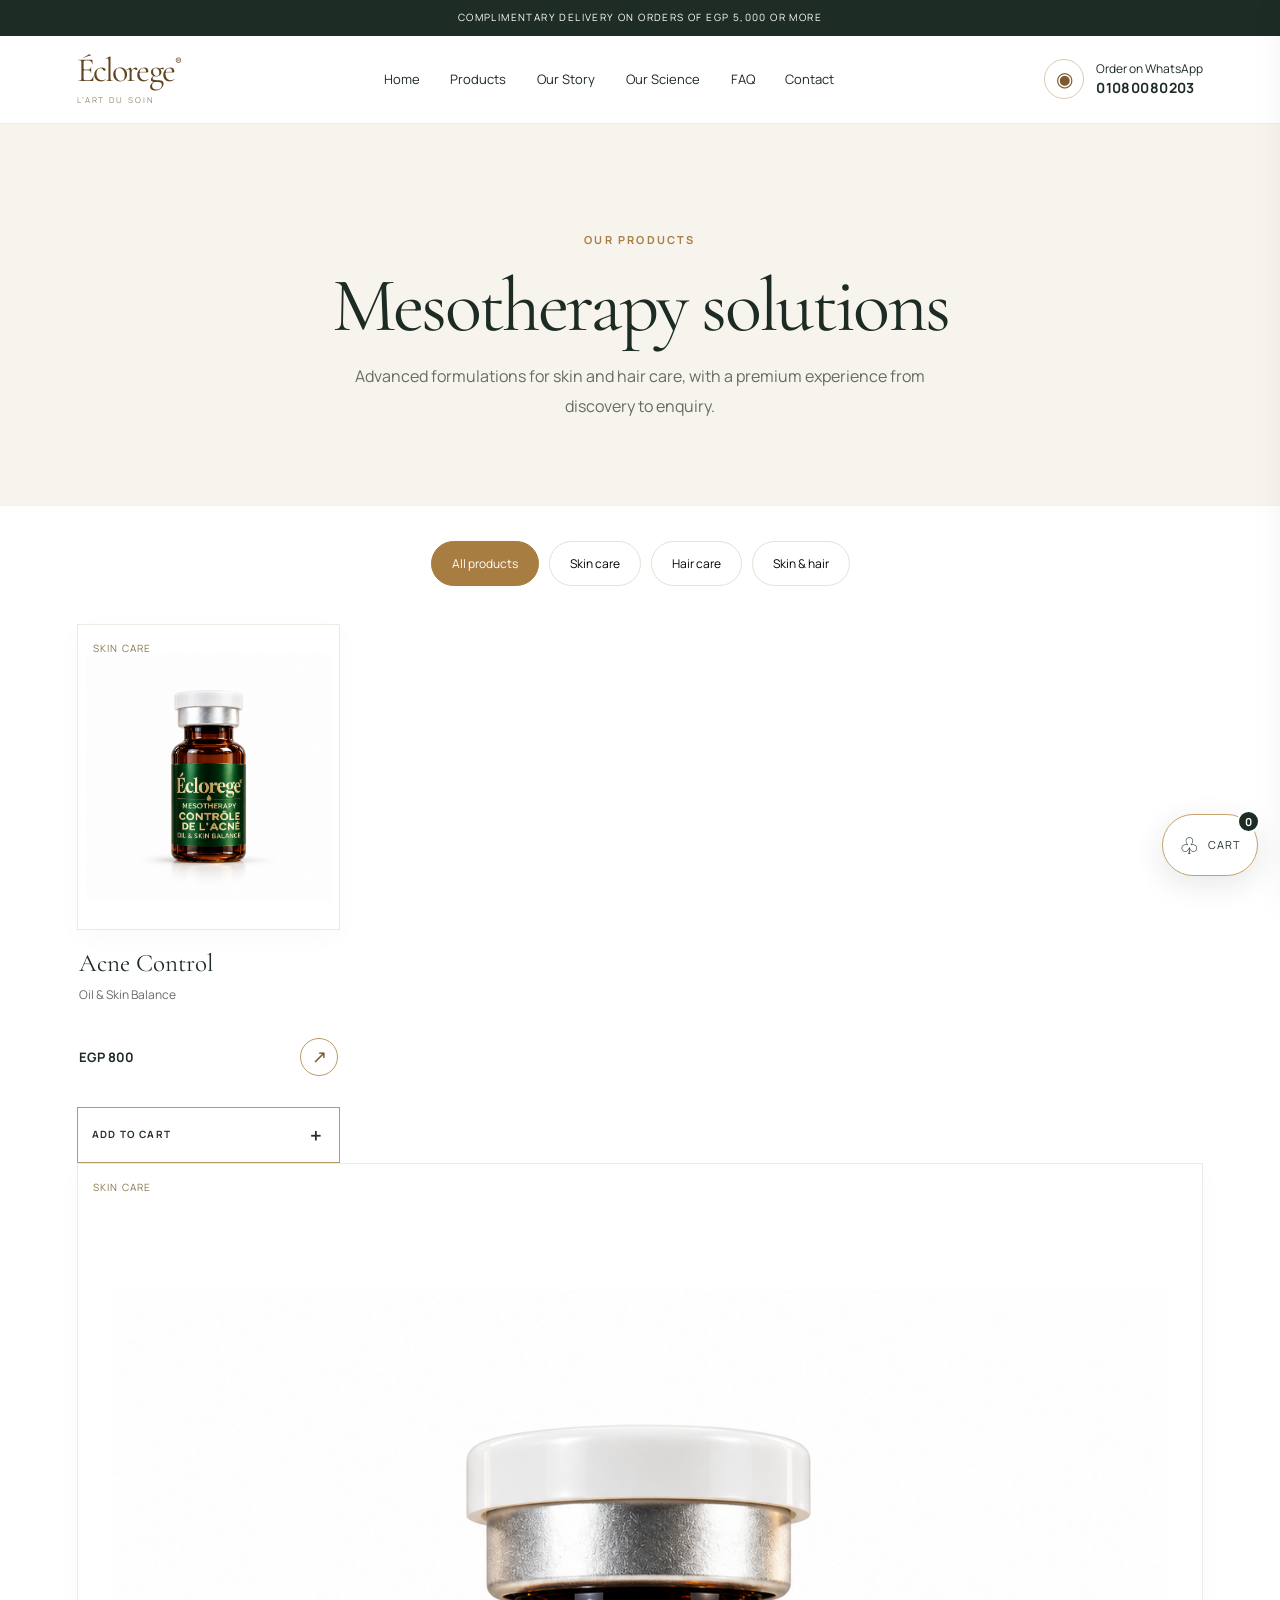
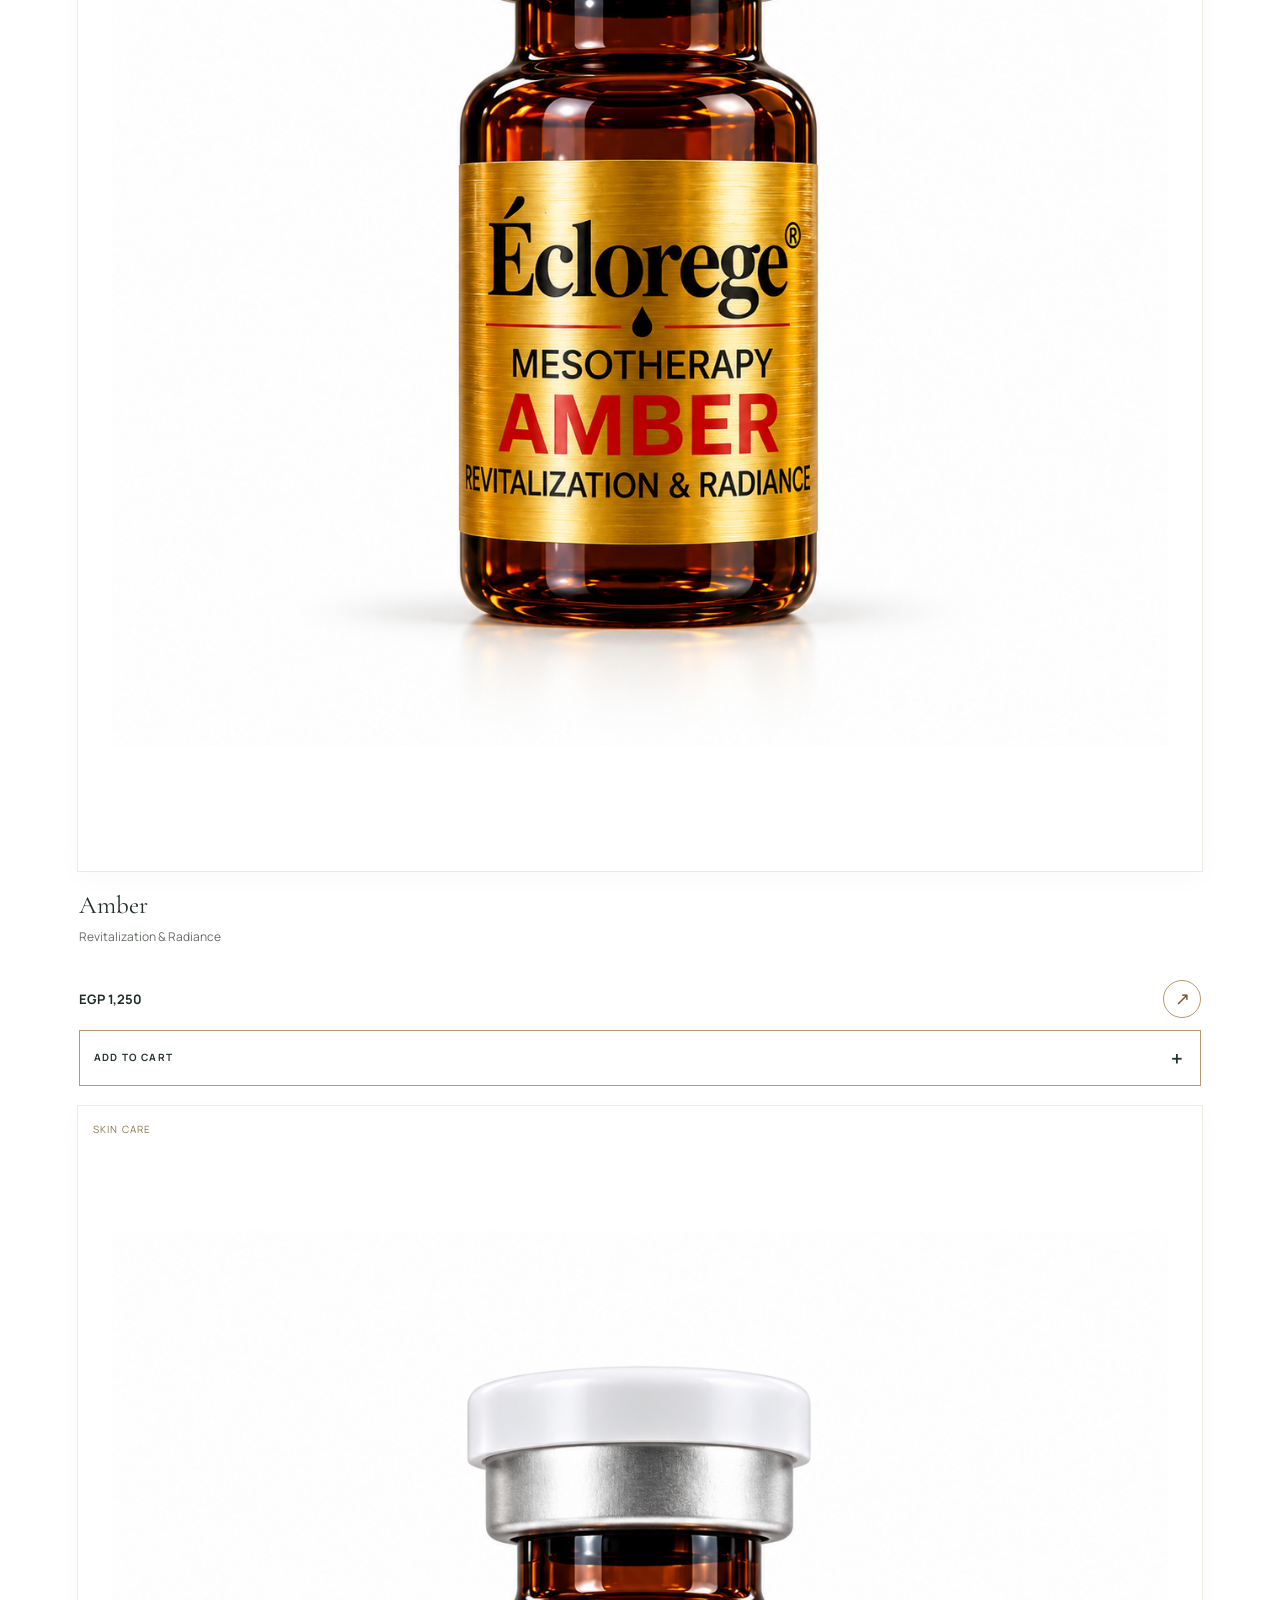
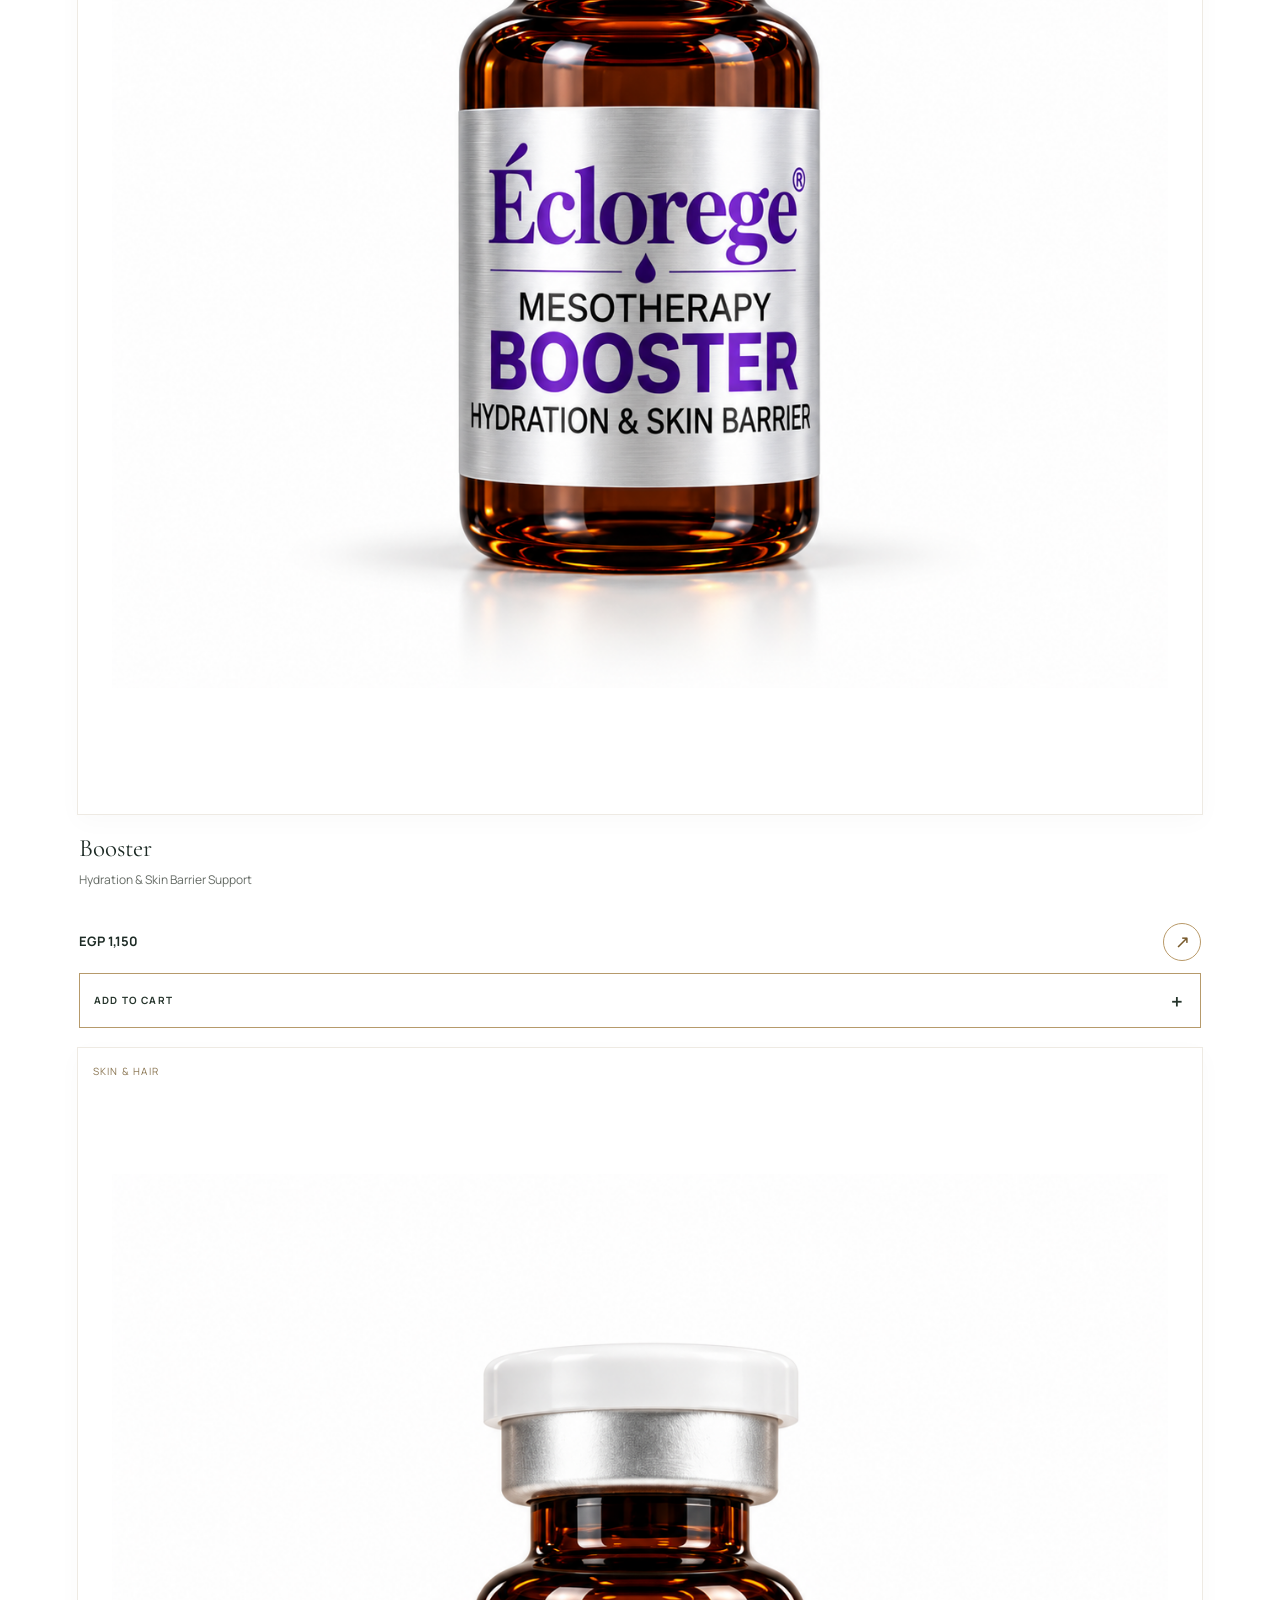
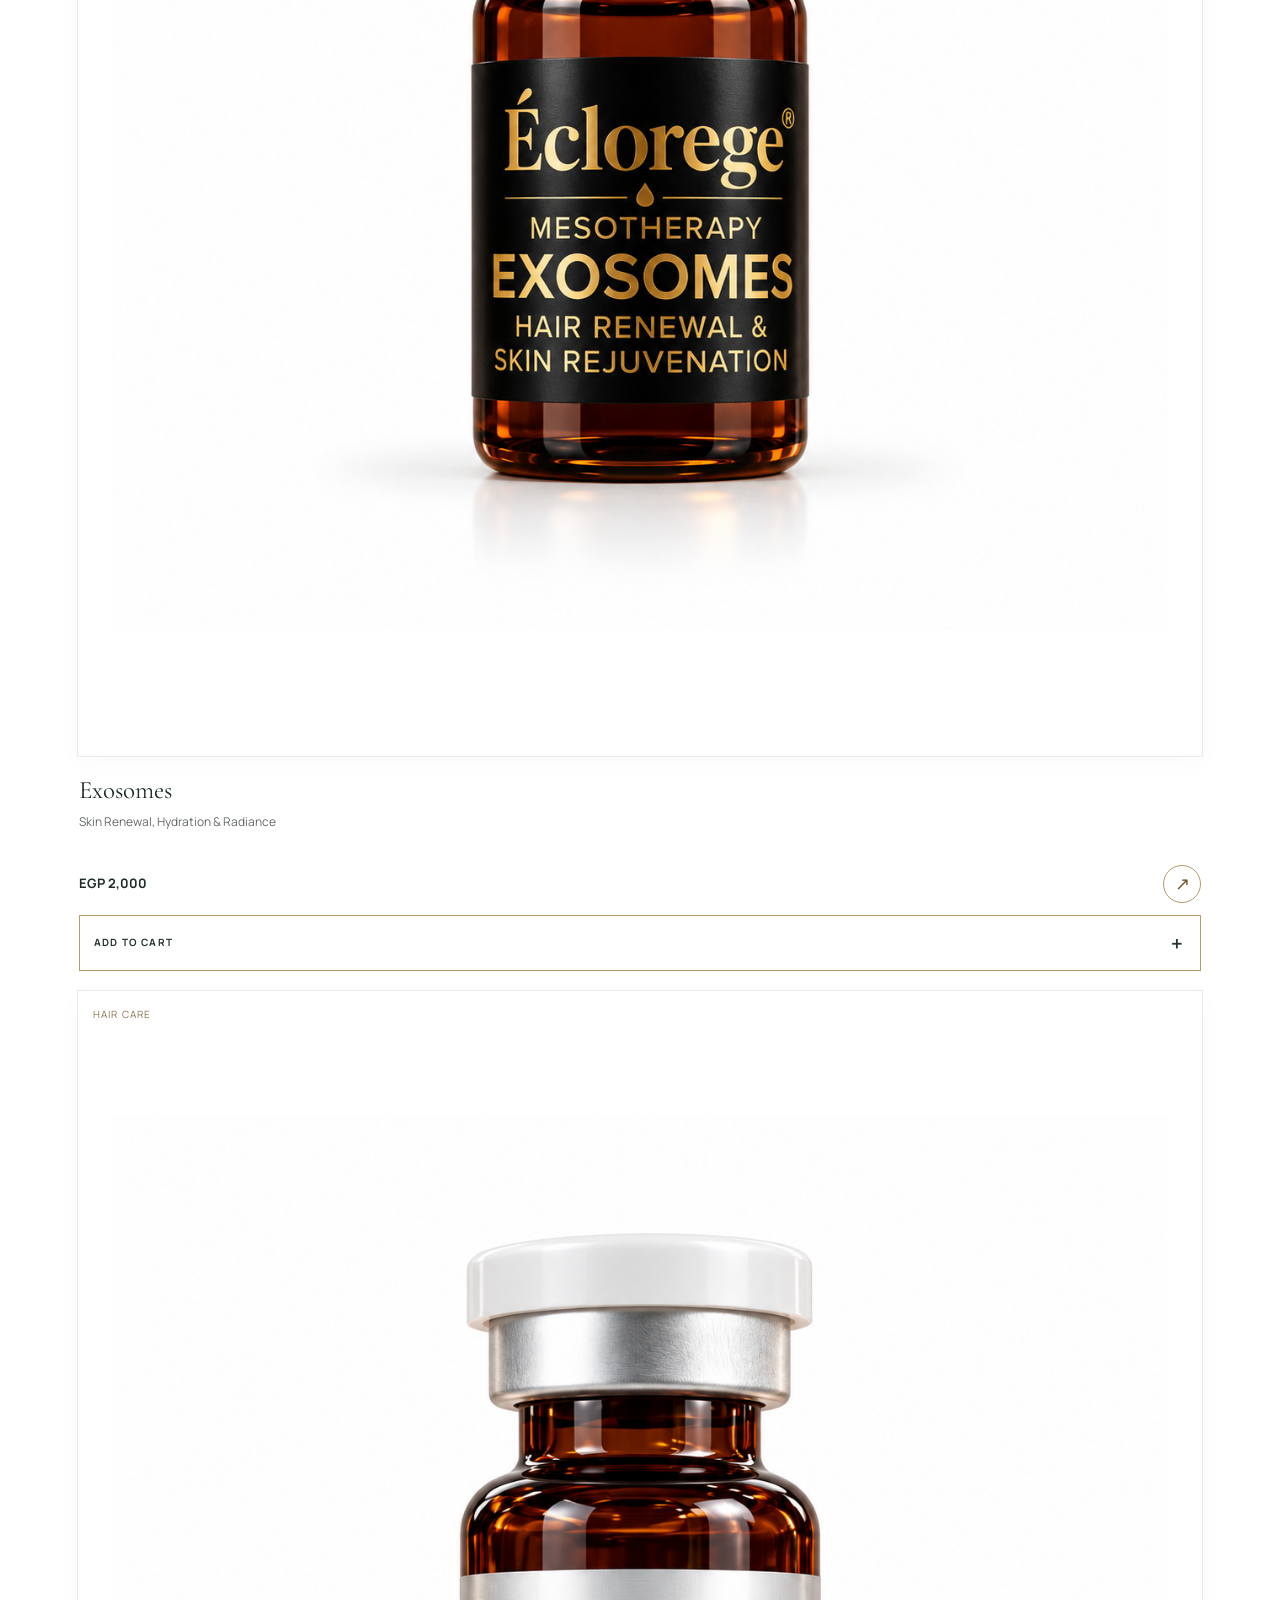
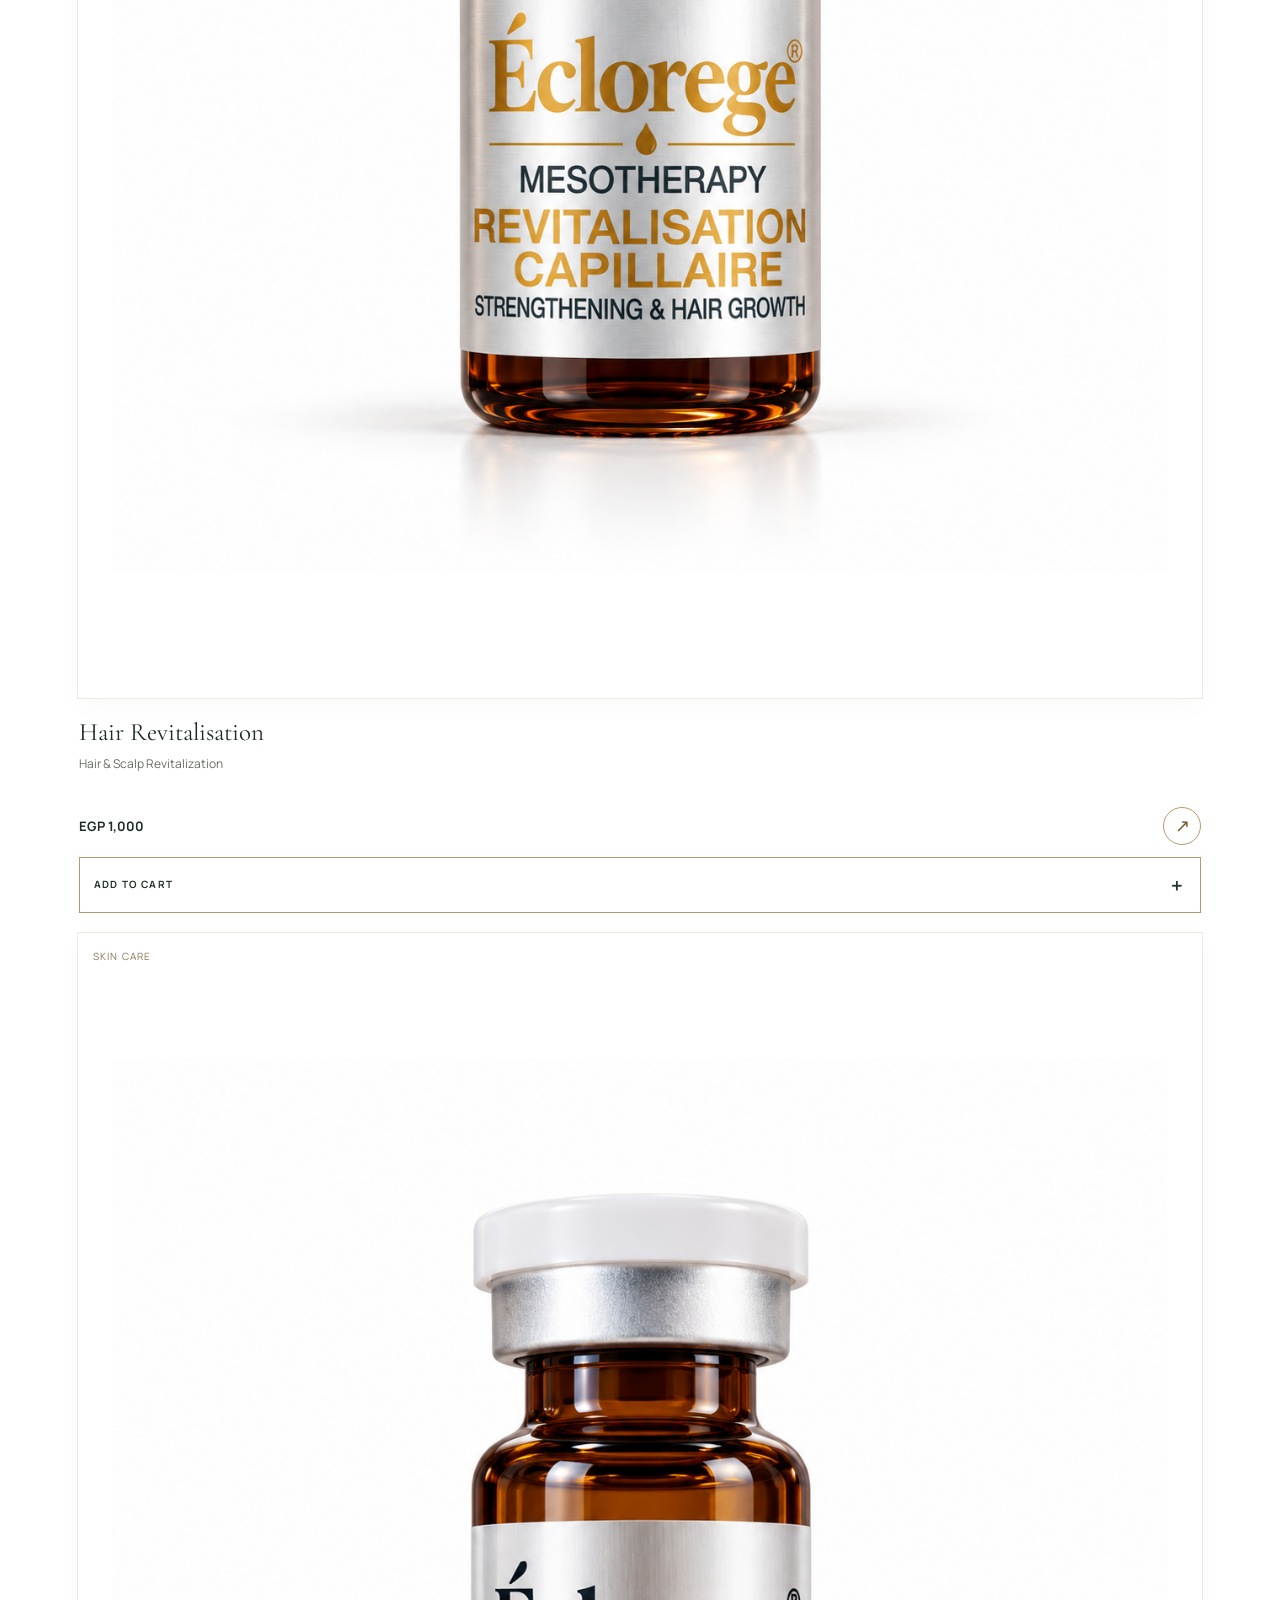
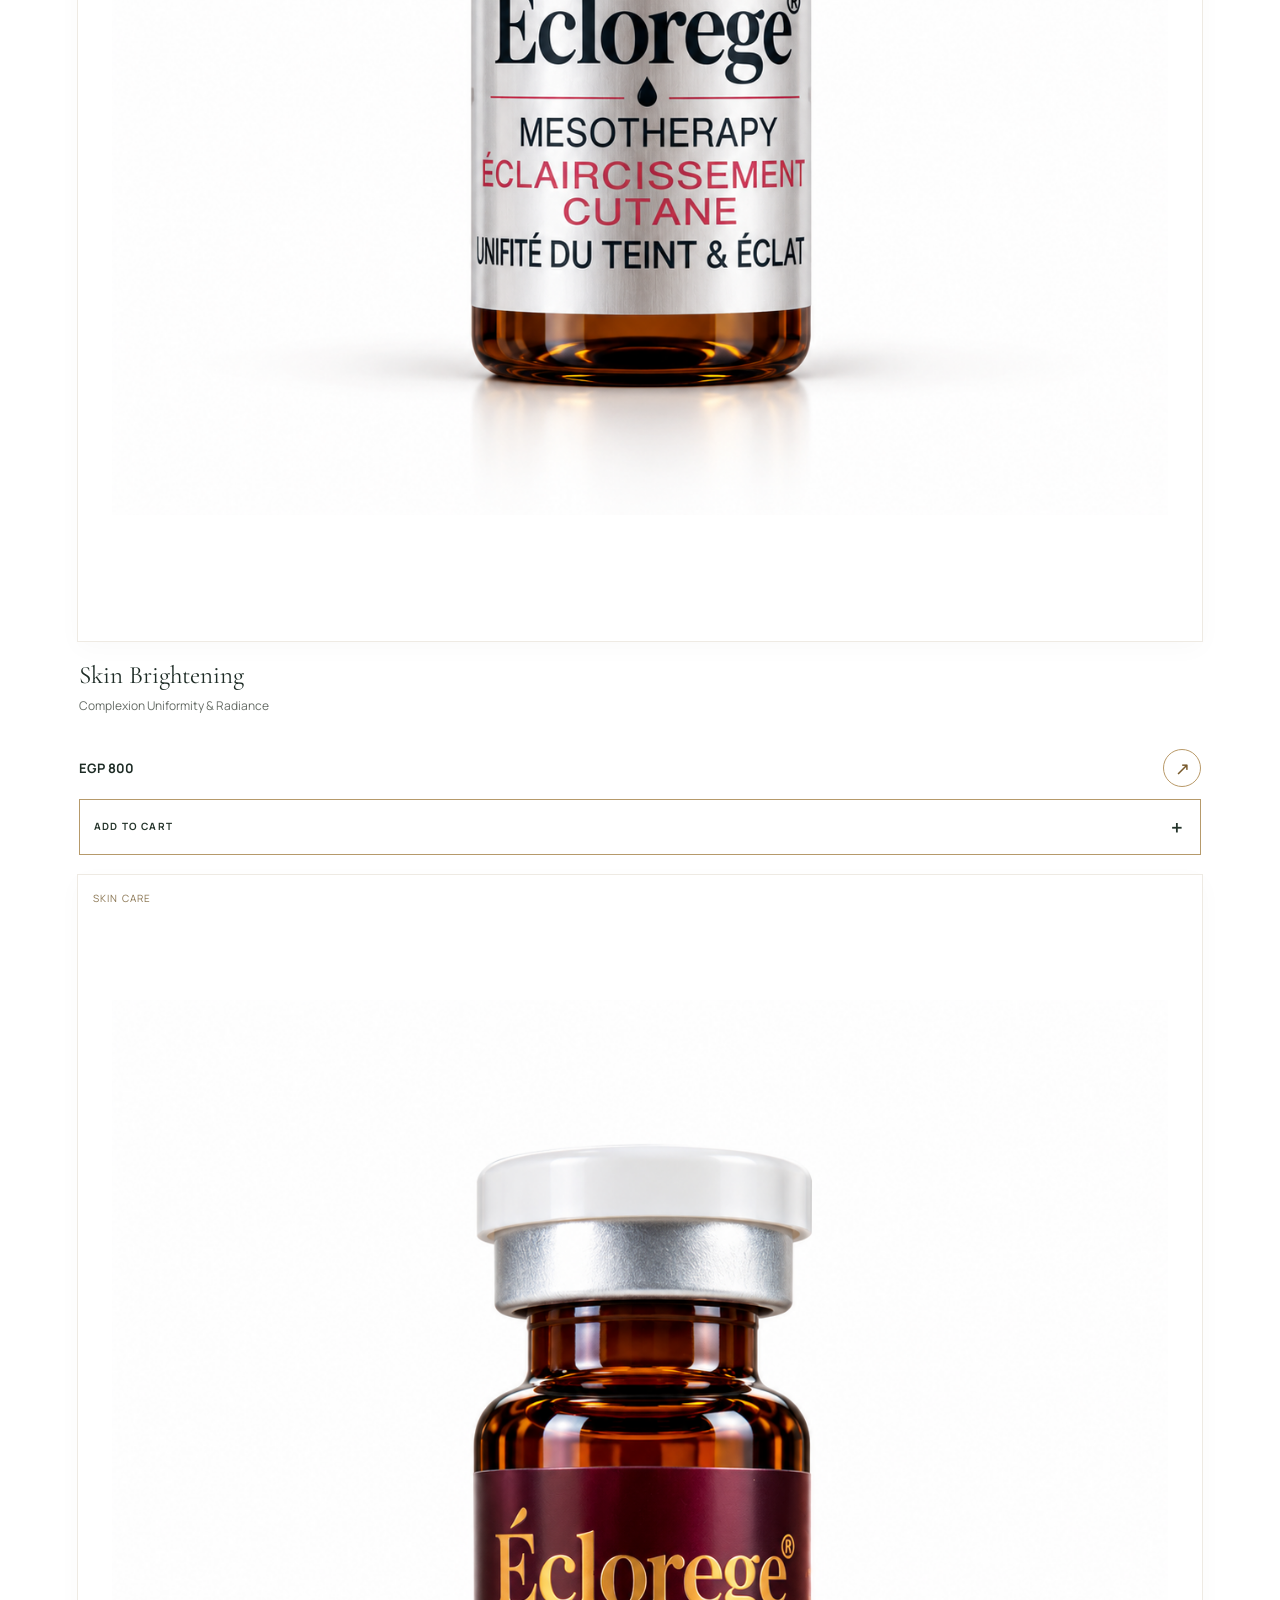
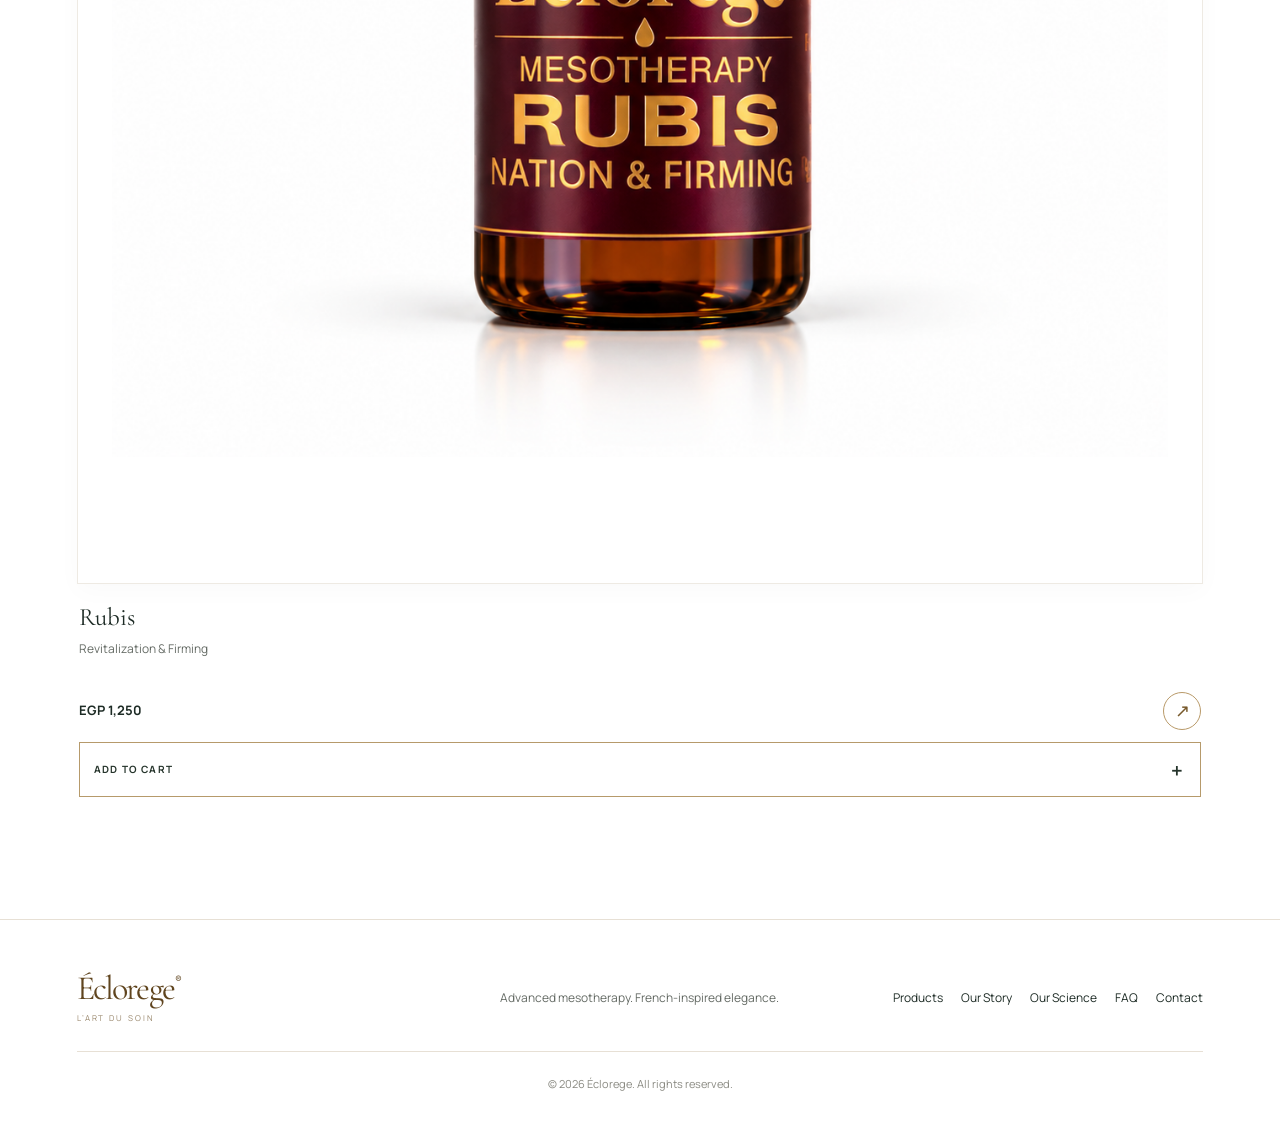
==== commit 6552be52: "Add files via upload" ====
--- a/collection.html
+++ b/collection.html
@@ -1,4 +1,4 @@
-<!doctype html><html lang="en"><head><meta charset="utf-8"><meta name="viewport" content="width=device-width,initial-scale=1"><title>Products | Éclorege</title><link rel="stylesheet" href="styles.css"></head><body><div class="announcement">Complimentary delivery on orders of EGP 5,000 or more</div><header class="site-header"><a class="wordmark" href="index.html" aria-label="Éclorege home">Éclorege<span>®</span><small>L’ART DU SOIN</small></a><button class="menu-toggle" aria-label="Open navigation" aria-expanded="false">☰</button><nav class="main-nav"><a href="index.html">Home</a><a href="collection.html">Products</a><a href="story.html">Our Story</a><a href="science.html">Our Science</a><a href="faq.html">FAQ</a><a href="contact.html">Contact</a></nav><a class="header-whatsapp" target="_blank" rel="noopener" href="https://wa.me/201080080203?text=Bonjour%20Éclorege%2C%20I%20would%20like%20to%20know%20more%20about%20your%20products."><span class="wa-icon">◉</span><span>Order on WhatsApp<strong>01080080203</strong></span></a></header><main><section class="page-hero"><span class="eyebrow">Our products</span><h1>Mesotherapy solutions</h1><p>Advanced formulations for skin and hair care, with a premium experience from discovery to enquiry.</p></section><section class="section" style="padding-top:45px"><div class="collection-tools"><button class="filter-btn active" data-filter="all">All products</button><button class="filter-btn" data-filter="SKIN CARE">Skin care</button><button class="filter-btn" data-filter="HAIR CARE">Hair care</button><button class="filter-btn" data-filter="SKIN & HAIR">Skin & hair</button></div><div class="product-grid"><article class="product-card" data-category="SKIN CARE"><a class="product-image" href="products/acne-control.html"><span class="product-tag">SKIN CARE</span><img src="assets/acne-control.png" alt="Éclorege Acne Control product vial on a white background" loading="lazy"></a><div class="product-meta"><h3><a class="product-title-link" href="products/acne-control.html">Acne Control</a></h3><p>Oil & Skin Balance</p><div class="product-bottom"><span class="price">EGP 400</span><a class="round-arrow" href="products/acne-control.html" aria-label="Discover Acne Control">↗</a></div></div><button class="add-cart-btn" type="button" data-add-cart data-id="acne-control" data-name="Acne Control" data-price="400" data-image="assets/acne-control.png">Add to Cart <span>＋</span></button></div></article><article class="product-card" data-category="SKIN CARE"><a class="product-image" href="products/amber.html"><span class="product-tag">SKIN CARE</span><img src="assets/amber.png" alt="Éclorege Amber product vial on a white background" loading="lazy"></a><div class="product-meta"><h3><a class="product-title-link" href="products/amber.html">Amber</a></h3><p>Revitalization & Radiance</p><div class="product-bottom"><span class="price">EGP 450</span><a class="round-arrow" href="products/amber.html" aria-label="Discover Amber">↗</a></div><button class="add-cart-btn" type="button" data-add-cart data-id="amber" data-name="Amber" data-price="450" data-image="assets/amber.png">Add to Cart <span>＋</span></button></div></article><article class="product-card" data-category="SKIN CARE"><a class="product-image" href="products/booster.html"><span class="product-tag">SKIN CARE</span><img src="assets/booster.png" alt="Éclorege Booster product vial on a white background" loading="lazy"></a><div class="product-meta"><h3><a class="product-title-link" href="products/booster.html">Booster</a></h3><p>Hydration & Skin Barrier Support</p><div class="product-bottom"><span class="price">EGP 750</span><a class="round-arrow" href="products/booster.html" aria-label="Discover Booster">↗</a></div><button class="add-cart-btn" type="button" data-add-cart data-id="booster" data-name="Booster" data-price="750" data-image="assets/booster.png">Add to Cart <span>＋</span></button></div></article><article class="product-card" data-category="SKIN & HAIR"><a class="product-image" href="products/exosomes.html"><span class="product-tag">SKIN & HAIR</span><img src="assets/exosomes.png" alt="Éclorege Exosomes product vial on a white background" loading="lazy"></a><div class="product-meta"><h3><a class="product-title-link" href="products/exosomes.html">Exosomes</a></h3><p>Skin Renewal, Hydration & Radiance</p><div class="product-bottom"><span class="price">EGP 450</span><a class="round-arrow" href="products/exosomes.html" aria-label="Discover Exosomes">↗</a></div><button class="add-cart-btn" type="button" data-add-cart data-id="exosomes" data-name="Exosomes" data-price="450" data-image="assets/exosomes.png">Add to Cart <span>＋</span></button></div></article><article class="product-card" data-category="HAIR CARE"><a class="product-image" href="products/hair-revitalisation.html"><span class="product-tag">HAIR CARE</span><img src="assets/hair-revitalisation.png" alt="Éclorege Hair Revitalisation product vial on a white background" loading="lazy"></a><div class="product-meta"><h3><a class="product-title-link" href="products/hair-revitalisation.html">Hair Revitalisation</a></h3><p>Hair & Scalp Revitalization</p><div class="product-bottom"><span class="price">EGP 550</span><a class="round-arrow" href="products/hair-revitalisation.html" aria-label="Discover Hair Revitalisation">↗</a></div><button class="add-cart-btn" type="button" data-add-cart data-id="hair-revitalisation" data-name="Hair Revitalisation" data-price="550" data-image="assets/hair-revitalisation.png">Add to Cart <span>＋</span></button></div></article><article class="product-card" data-category="SKIN CARE"><a class="product-image" href="products/eclaircissement-cutane.html"><span class="product-tag">SKIN CARE</span><img src="assets/eclaircissement-cutané.png" alt="Éclorege Skin Brightening product vial on a white background" loading="lazy"></a><div class="product-meta"><h3><a class="product-title-link" href="products/eclaircissement-cutane.html">Skin Brightening</a></h3><p>Complexion Uniformity & Radiance</p><div class="product-bottom"><span class="price">EGP 750</span><a class="round-arrow" href="products/eclaircissement-cutane.html" aria-label="Discover Skin Brightening">↗</a></div><button class="add-cart-btn" type="button" data-add-cart data-id="eclaircissement-cutane" data-name="Skin Brightening" data-price="750" data-image="assets/eclaircissement-cutané.png">Add to Cart <span>＋</span></button></div></article><article class="product-card" data-category="SKIN CARE"><a class="product-image" href="products/rubis.html"><span class="product-tag">SKIN CARE</span><img src="assets/rubis.png" alt="Éclorege Rubis product vial on a white background" loading="lazy"></a><div class="product-meta"><h3><a class="product-title-link" href="products/rubis.html">Rubis</a></h3><p>Revitalization & Firming</p><div class="product-bottom"><span class="price">EGP 750</span><a class="round-arrow" href="products/rubis.html" aria-label="Discover Rubis">↗</a></div><button class="add-cart-btn" type="button" data-add-cart data-id="rubis" data-name="Rubis" data-price="750" data-image="assets/rubis.png">Add to Cart <span>＋</span></button></div></article></div></section></main><footer class="site-footer"><a class="wordmark" href="index.html">Éclorege<span>®</span><small>L’ART DU SOIN</small></a><p>Advanced mesotherapy. French-inspired elegance.</p><div class="footer-links"><a href="collection.html">Products</a><a href="story.html">Our Story</a><a href="science.html">Our Science</a><a href="faq.html">FAQ</a><a href="contact.html">Contact</a></div><small>© 2026 Éclorege. All rights reserved.</small></footer><script src="app.js"></script>
+<!doctype html><html lang="en"><head><meta charset="utf-8"><meta name="viewport" content="width=device-width,initial-scale=1"><title>Products | Éclorege</title><link rel="stylesheet" href="styles.css"></head><body><div class="announcement">Complimentary delivery on orders of EGP 5,000 or more</div><header class="site-header"><a class="wordmark" href="index.html" aria-label="Éclorege home">Éclorege<span>®</span><small>L’ART DU SOIN</small></a><button class="menu-toggle" aria-label="Open navigation" aria-expanded="false">☰</button><nav class="main-nav"><a href="index.html">Home</a><a href="collection.html">Products</a><a href="story.html">Our Story</a><a href="science.html">Our Science</a><a href="faq.html">FAQ</a><a href="contact.html">Contact</a></nav><a class="header-whatsapp" target="_blank" rel="noopener" href="https://wa.me/201080080203?text=Bonjour%20Éclorege%2C%20I%20would%20like%20to%20know%20more%20about%20your%20products."><span class="wa-icon">◉</span><span>Order on WhatsApp<strong>01080080203</strong></span></a></header><main><section class="page-hero"><span class="eyebrow">Our products</span><h1>Mesotherapy solutions</h1><p>Advanced formulations for skin and hair care, with a premium experience from discovery to enquiry.</p></section><section class="section" style="padding-top:45px"><div class="collection-tools"><button class="filter-btn active" data-filter="all">All products</button><button class="filter-btn" data-filter="SKIN CARE">Skin care</button><button class="filter-btn" data-filter="HAIR CARE">Hair care</button><button class="filter-btn" data-filter="SKIN & HAIR">Skin & hair</button></div><div class="product-grid"><article class="product-card" data-category="SKIN CARE"><a class="product-image" href="products/acne-control.html"><span class="product-tag">SKIN CARE</span><img src="assets/acne-control.png" alt="Éclorege Acne Control product vial on a white background" loading="lazy"></a><div class="product-meta"><h3><a class="product-title-link" href="products/acne-control.html">Acne Control</a></h3><p>Oil & Skin Balance</p><div class="product-bottom"><span class="price">EGP 800</span><a class="round-arrow" href="products/acne-control.html" aria-label="Discover Acne Control">↗</a></div></div><button class="add-cart-btn" type="button" data-add-cart data-id="acne-control" data-name="Acne Control" data-price="800" data-image="assets/acne-control.png">Add to Cart <span>＋</span></button></div></article><article class="product-card" data-category="SKIN CARE"><a class="product-image" href="products/amber.html"><span class="product-tag">SKIN CARE</span><img src="assets/amber.png" alt="Éclorege Amber product vial on a white background" loading="lazy"></a><div class="product-meta"><h3><a class="product-title-link" href="products/amber.html">Amber</a></h3><p>Revitalization & Radiance</p><div class="product-bottom"><span class="price">EGP 1,250</span><a class="round-arrow" href="products/amber.html" aria-label="Discover Amber">↗</a></div><button class="add-cart-btn" type="button" data-add-cart data-id="amber" data-name="Amber" data-price="1250" data-image="assets/amber.png">Add to Cart <span>＋</span></button></div></article><article class="product-card" data-category="SKIN CARE"><a class="product-image" href="products/booster.html"><span class="product-tag">SKIN CARE</span><img src="assets/booster.png" alt="Éclorege Booster product vial on a white background" loading="lazy"></a><div class="product-meta"><h3><a class="product-title-link" href="products/booster.html">Booster</a></h3><p>Hydration & Skin Barrier Support</p><div class="product-bottom"><span class="price">EGP 1,150</span><a class="round-arrow" href="products/booster.html" aria-label="Discover Booster">↗</a></div><button class="add-cart-btn" type="button" data-add-cart data-id="booster" data-name="Booster" data-price="1150" data-image="assets/booster.png">Add to Cart <span>＋</span></button></div></article><article class="product-card" data-category="SKIN & HAIR"><a class="product-image" href="products/exosomes.html"><span class="product-tag">SKIN & HAIR</span><img src="assets/exosomes.png" alt="Éclorege Exosomes product vial on a white background" loading="lazy"></a><div class="product-meta"><h3><a class="product-title-link" href="products/exosomes.html">Exosomes</a></h3><p>Skin Renewal, Hydration & Radiance</p><div class="product-bottom"><span class="price">EGP 2,000</span><a class="round-arrow" href="products/exosomes.html" aria-label="Discover Exosomes">↗</a></div><button class="add-cart-btn" type="button" data-add-cart data-id="exosomes" data-name="Exosomes" data-price="2000" data-image="assets/exosomes.png">Add to Cart <span>＋</span></button></div></article><article class="product-card" data-category="HAIR CARE"><a class="product-image" href="products/hair-revitalisation.html"><span class="product-tag">HAIR CARE</span><img src="assets/hair-revitalisation.png" alt="Éclorege Hair Revitalisation product vial on a white background" loading="lazy"></a><div class="product-meta"><h3><a class="product-title-link" href="products/hair-revitalisation.html">Hair Revitalisation</a></h3><p>Hair & Scalp Revitalization</p><div class="product-bottom"><span class="price">EGP 1,000</span><a class="round-arrow" href="products/hair-revitalisation.html" aria-label="Discover Hair Revitalisation">↗</a></div><button class="add-cart-btn" type="button" data-add-cart data-id="hair-revitalisation" data-name="Hair Revitalisation" data-price="1000" data-image="assets/hair-revitalisation.png">Add to Cart <span>＋</span></button></div></article><article class="product-card" data-category="SKIN CARE"><a class="product-image" href="products/eclaircissement-cutane.html"><span class="product-tag">SKIN CARE</span><img src="assets/eclaircissement-cutané.png" alt="Éclorege Skin Brightening product vial on a white background" loading="lazy"></a><div class="product-meta"><h3><a class="product-title-link" href="products/eclaircissement-cutane.html">Skin Brightening</a></h3><p>Complexion Uniformity & Radiance</p><div class="product-bottom"><span class="price">EGP 800</span><a class="round-arrow" href="products/eclaircissement-cutane.html" aria-label="Discover Skin Brightening">↗</a></div><button class="add-cart-btn" type="button" data-add-cart data-id="eclaircissement-cutane" data-name="Skin Brightening" data-price="800" data-image="assets/eclaircissement-cutané.png">Add to Cart <span>＋</span></button></div></article><article class="product-card" data-category="SKIN CARE"><a class="product-image" href="products/rubis.html"><span class="product-tag">SKIN CARE</span><img src="assets/rubis.png" alt="Éclorege Rubis product vial on a white background" loading="lazy"></a><div class="product-meta"><h3><a class="product-title-link" href="products/rubis.html">Rubis</a></h3><p>Revitalization & Firming</p><div class="product-bottom"><span class="price">EGP 1,250</span><a class="round-arrow" href="products/rubis.html" aria-label="Discover Rubis">↗</a></div><button class="add-cart-btn" type="button" data-add-cart data-id="rubis" data-name="Rubis" data-price="1250" data-image="assets/rubis.png">Add to Cart <span>＋</span></button></div></article></div></section></main><footer class="site-footer"><a class="wordmark" href="index.html">Éclorege<span>®</span><small>L’ART DU SOIN</small></a><p>Advanced mesotherapy. French-inspired elegance.</p><div class="footer-links"><a href="collection.html">Products</a><a href="story.html">Our Story</a><a href="science.html">Our Science</a><a href="faq.html">FAQ</a><a href="contact.html">Contact</a></div><small>© 2026 Éclorege. All rights reserved.</small></footer><script src="app.js"></script>
 <button class="cart-fab" type="button" aria-label="Open shopping cart" data-cart-open><span class="cart-bag">♧</span><span class="cart-fab-label">Cart</span><b class="cart-count" data-cart-count>0</b></button>
 <div class="cart-backdrop" data-cart-close></div>
 <aside class="cart-drawer" aria-label="Shopping cart" aria-hidden="true"><div class="cart-head"><div><span class="cart-kicker">ÉCLOREGE</span><h2>Your selection</h2></div><button class="cart-close" type="button" aria-label="Close cart" data-cart-close>×</button></div><div class="cart-items" data-cart-items><div class="cart-empty">Your selection will appear here.<br><span>Add a product to begin.</span></div></div><div class="cart-summary"><div class="cart-subtotal"><span>Subtotal</span><strong data-cart-total>EGP 0</strong></div><p>Delivery fees, if applicable, will be confirmed on WhatsApp.</p><button type="button" class="btn btn-gold cart-checkout" data-cart-checkout>Continue to checkout <span>→</span></button><button type="button" class="cart-continue" data-cart-close>Continue shopping</button></div></aside>
